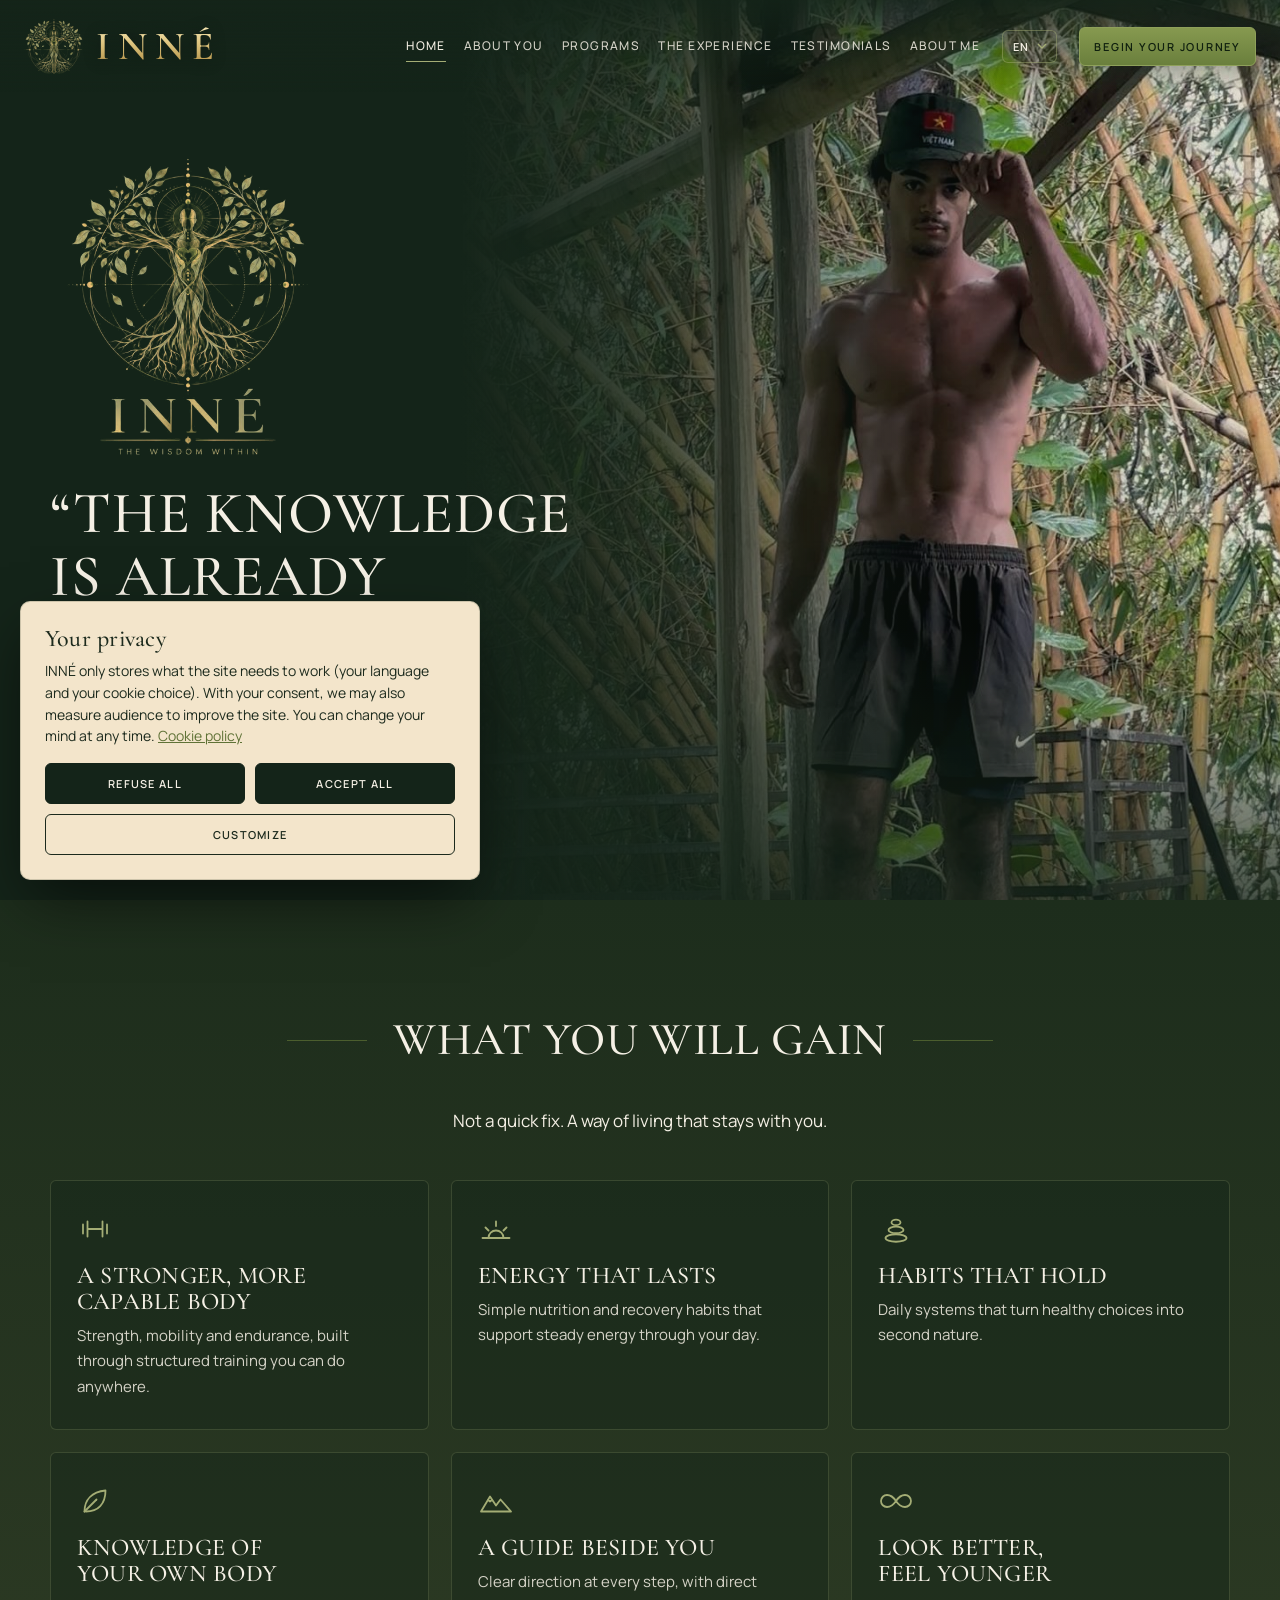
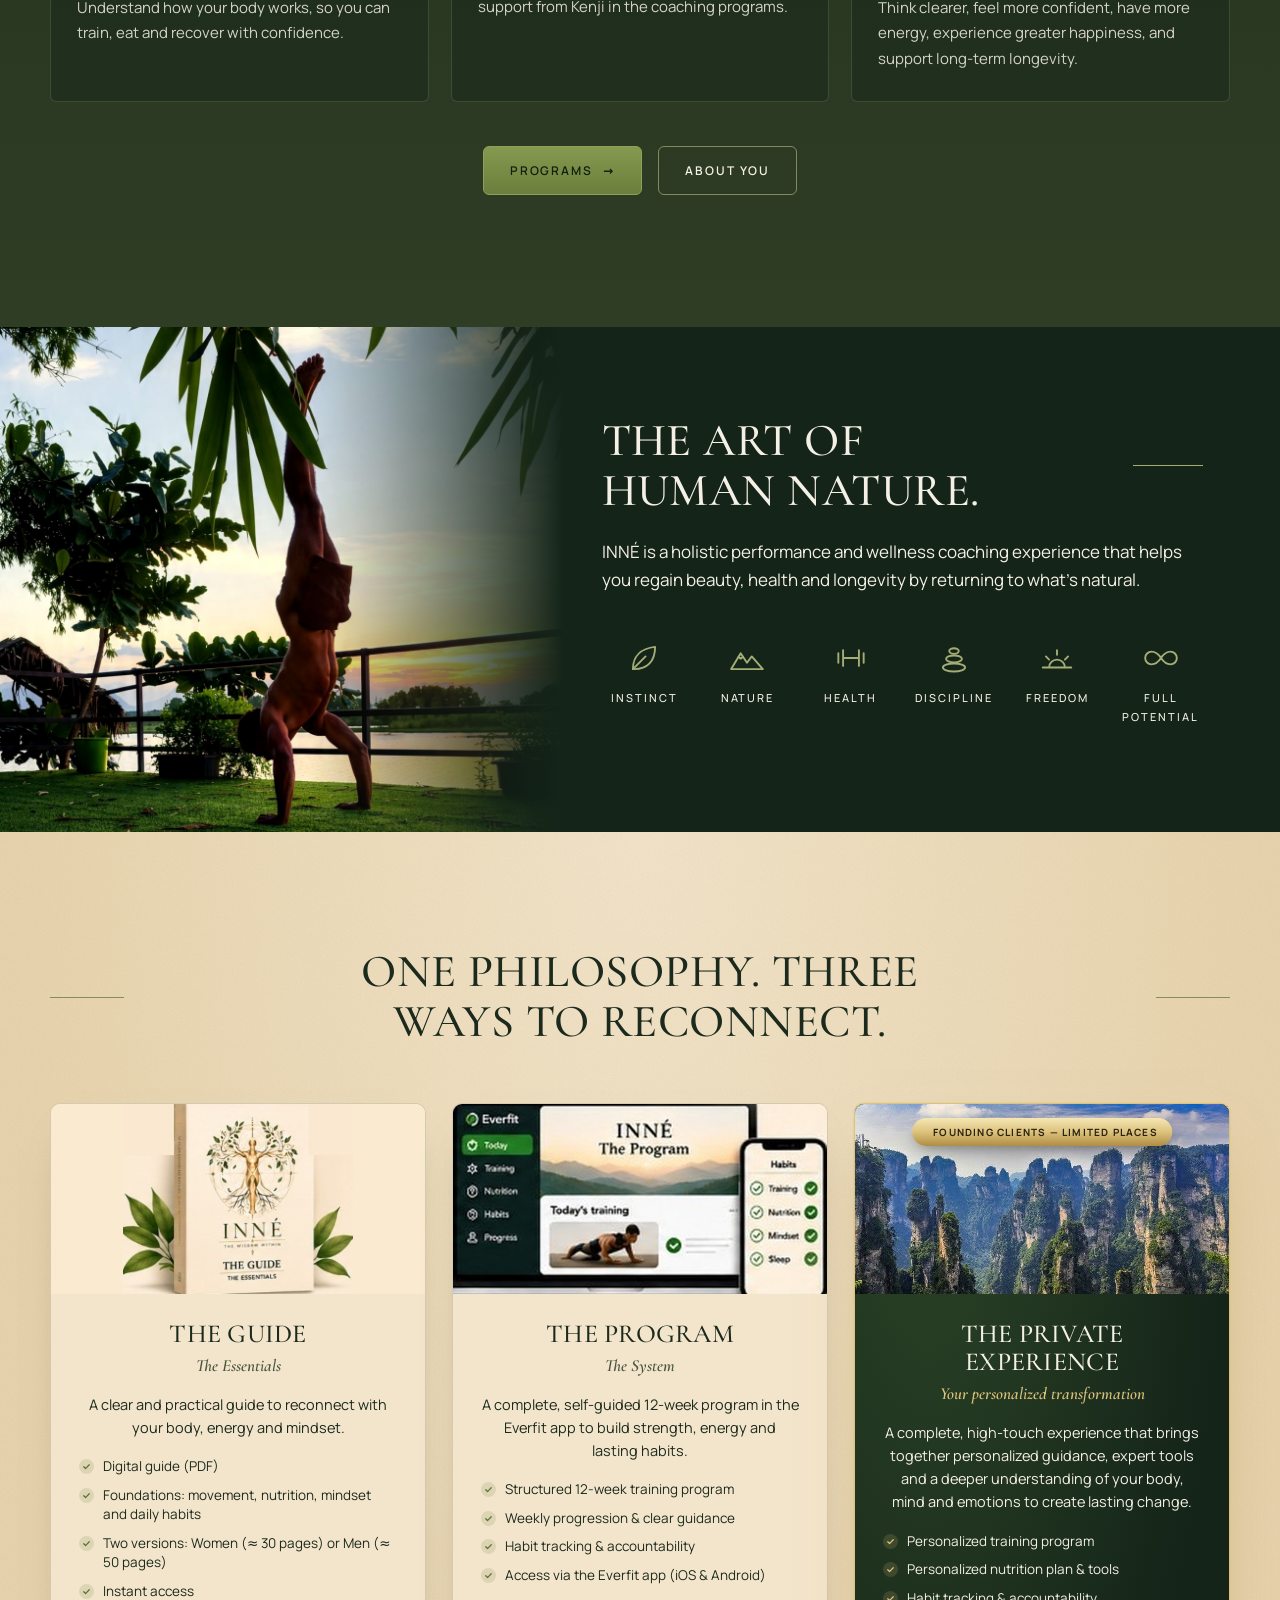
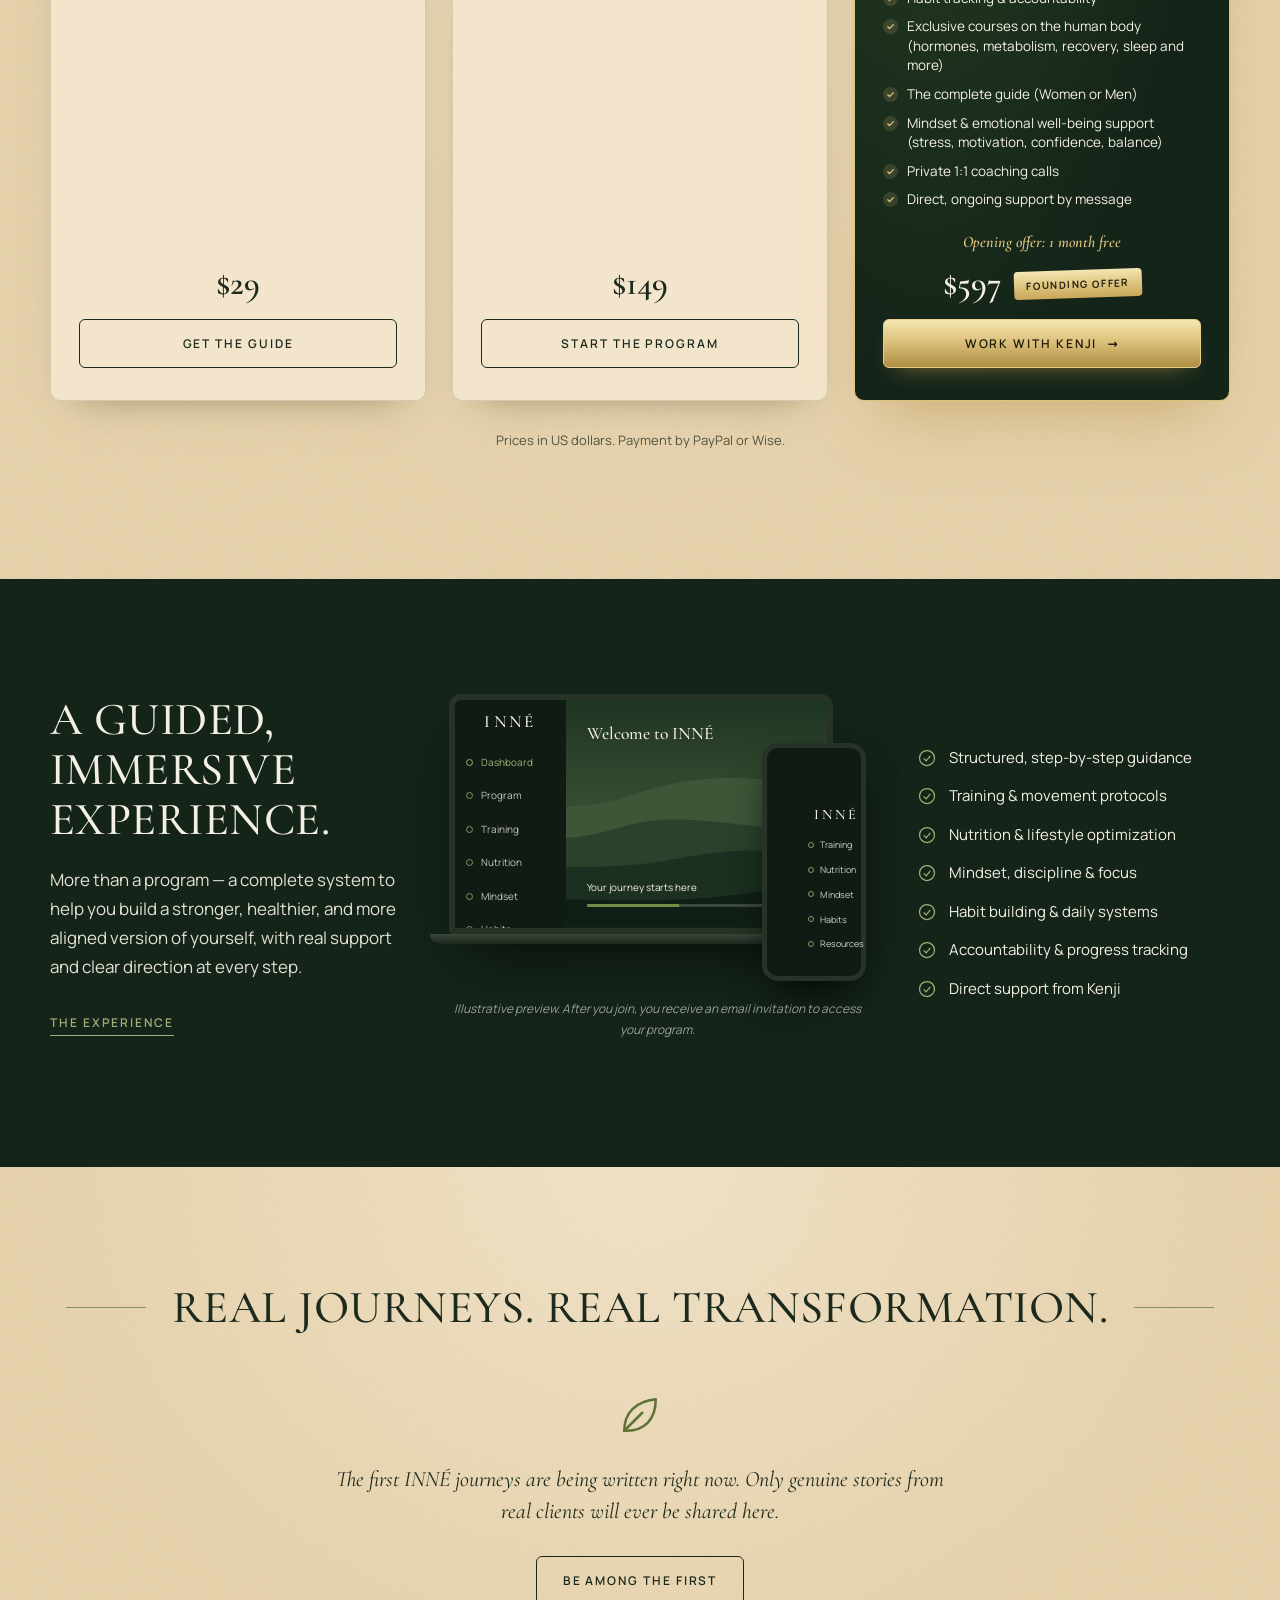
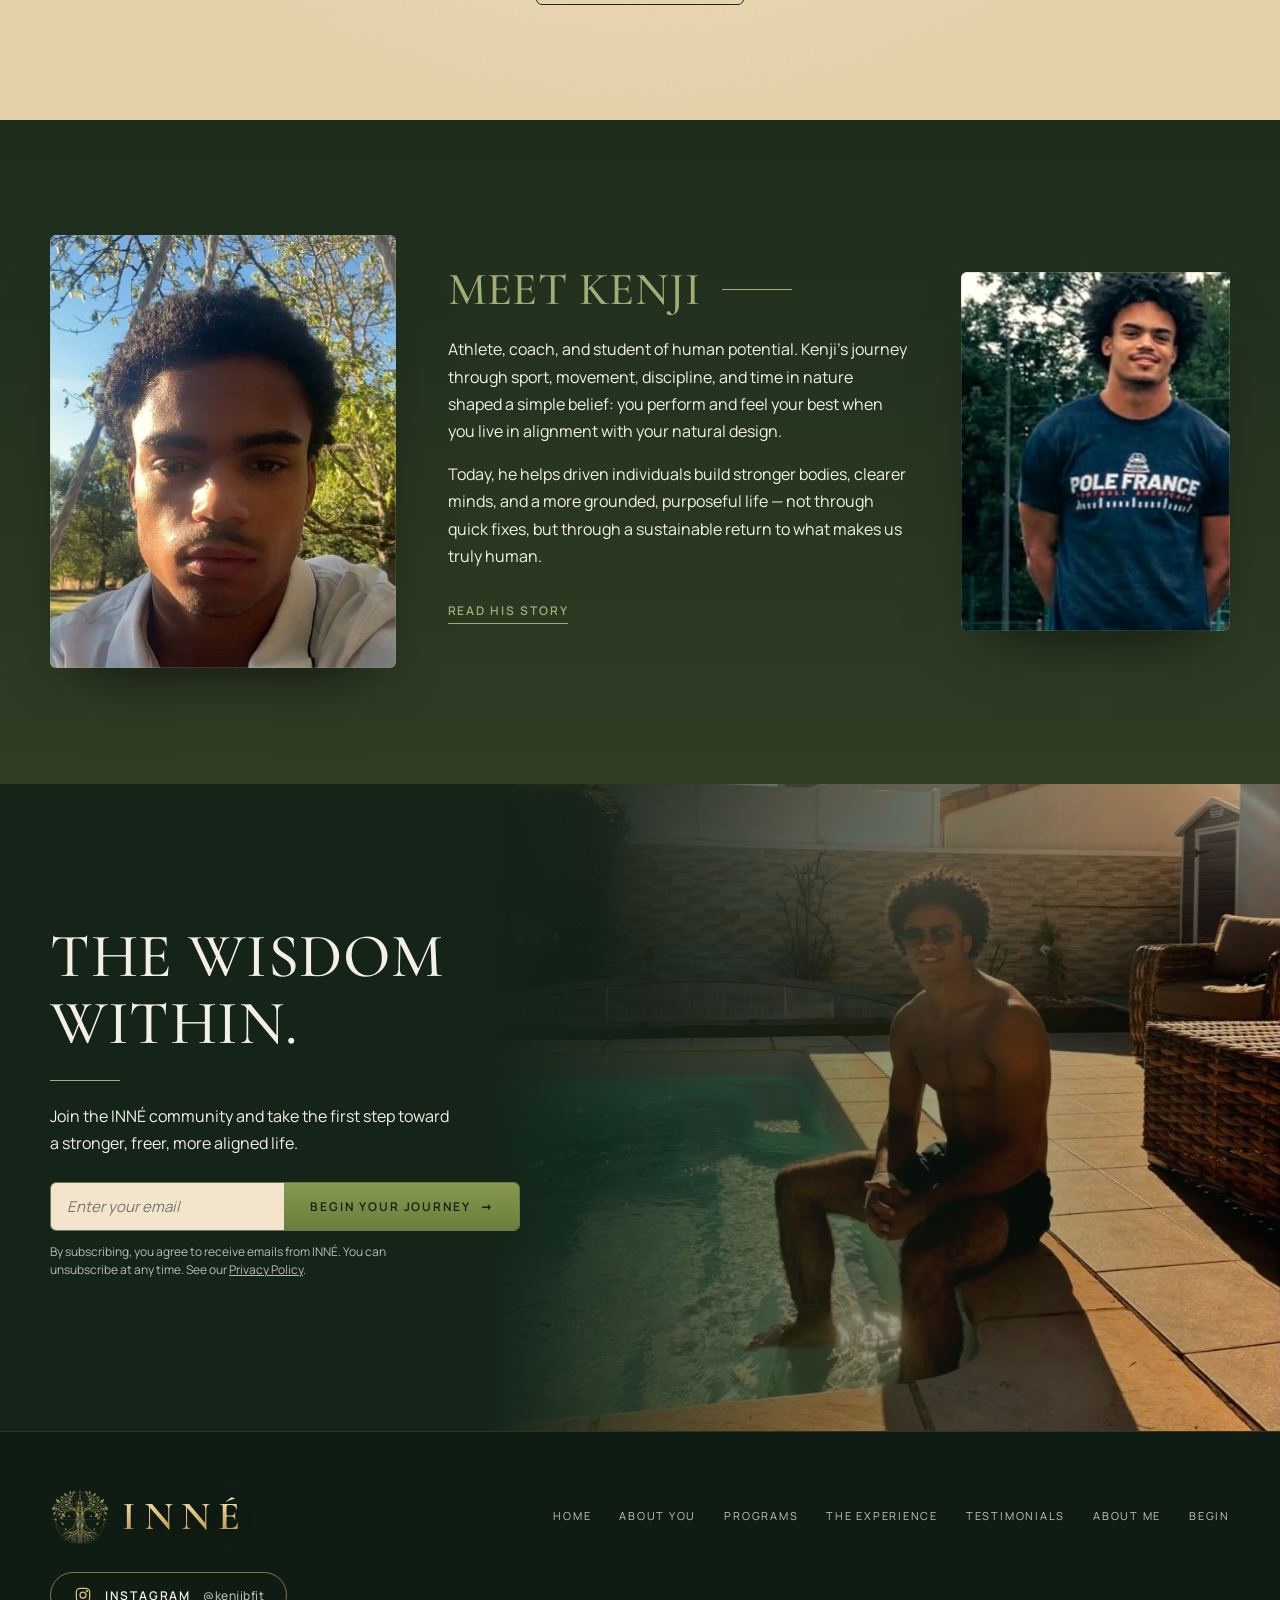
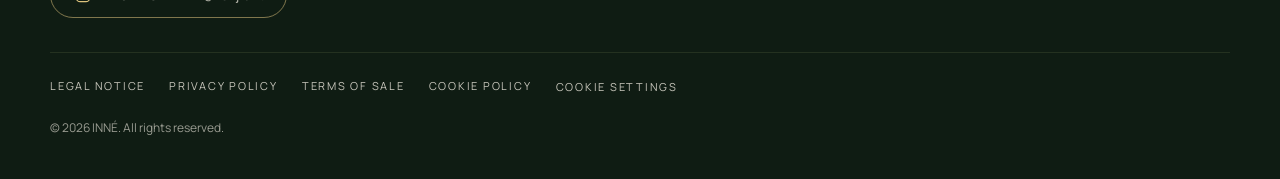
==== INNE-site/index.html @ e568136e "Add files via upload" ====
<!DOCTYPE html>
<html lang="en" translate="no">
<head>
<meta charset="utf-8">
<meta name="viewport" content="width=device-width, initial-scale=1">
<title>INNÉ — The Wisdom Within</title>
<meta name="description" content="INNÉ is a premium coaching experience in natural health, human performance and lifestyle, founded by Kenji. Reconnect with your body, instinct and nature.">
<meta property="og:title" content="INNÉ — The Wisdom Within">
<meta property="og:description" content="INNÉ is a premium coaching experience in natural health, human performance and lifestyle, founded by Kenji. Reconnect with your body, instinct and nature.">
<meta property="og:type" content="website">
<meta name="theme-color" content="#142419">
<meta name="google" content="notranslate">
<link rel="icon" href="data:image/svg+xml,%3Csvg xmlns='http://www.w3.org/2000/svg' viewBox='0 0 64 64'%3E%3Crect width='64' height='64' rx='10' fill='%23142419'/%3E%3Cpath d='M18 46c0-18 10-28 28-30 0 18-10 30-26 30M18 46l16-16' fill='none' stroke='%23A4AD75' stroke-width='3' stroke-linecap='round'/%3E%3C/svg%3E">
<link rel="stylesheet" href="css/inne.css">
<script>document.documentElement.classList.add("js")</script>
</head>
<body>
<a class="skip" href="#main" data-i18n="skip">Skip to content</a>
<header class="site-header">
  <div class="wrap">
    <a class="logo" href="index.html" aria-label="INNÉ — The Wisdom Within"><img src="img/emblem-sm.png" alt="" width="60" height="56"><span><b>INNÉ</b><small>The Wisdom Within</small></span></a>
    <nav class="nav" id="nav" aria-label="Main"><a href="index.html" aria-current="page" data-i18n="nav.home">Home</a><a href="about-you.html" data-i18n="nav.aboutyou">About you</a><a href="programs.html" data-i18n="nav.programs">Programs</a><a href="experience.html" data-i18n="nav.experience">The Experience</a><a href="journeys.html" data-i18n="nav.journeys">Testimonials</a><a href="about.html" data-i18n="nav.aboutme">About me</a><a class="nav-only" href="begin.html" data-i18n="nav.cta">Begin Your Journey</a></nav>
    <select class="lang" id="lang" aria-label="Language" data-i18n-aria="lang.label"><option value="en" label="EN">EN</option><option value="es" label="ES">ES</option><option value="fr" label="FR">FR</option><option value="sv" label="SV">SV</option><option value="de" label="DE">DE</option><option value="it" label="IT">IT</option></select>
    <a class="btn btn-solid btn-sm" href="begin.html" data-i18n="nav.cta">Begin Your Journey</a>
    <button class="burger" type="button" aria-controls="nav" aria-expanded="false" aria-label="Menu" data-i18n-aria="nav.menu"><span></span><span></span></button>
  </div>
</header>
<main id="main">
<section class="hero">
  <div class="hero-media"><img src="img/hero.jpg" alt="Kenji standing in a bamboo forest" fetchpriority="high"></div>
  <div class="wrap"><div class="hero-copy">
    <img class="hero-logo reveal" src="img/logo-light.png" alt="INNÉ — The Wisdom Within" width="560" height="560">
    <h1 class="reveal" data-i18n="home.h1">“The knowledge is already <em>within you</em>”</h1>
    <p class="reveal d1" data-i18n="home.sub">Learn to work with your body again, not against it.</p>
    <div class="actions reveal d2"><a class="btn btn-solid" href="#gain"><span data-i18n="gain.title">What you will gain</span> <span class="arr" aria-hidden="true">↓</span></a><a class="btn btn-ghost" href="about-you.html" data-i18n="home.cta2">Explore INNÉ</a></div>
  </div></div>
</section>

<section class="section olive gain" id="gain"><div class="wrap">
  <h2 class="h2 title-lines center reveal"><span data-i18n="gain.title">What you will gain</span></h2>
  <p class="lead center-lead reveal d1" data-i18n="gain.sub">Not a quick fix. A way of living that stays with you.</p>
  <div class="pillar-cards"><article class="reveal"><svg viewBox="0 0 24 24" aria-hidden="true"><path d="M4 9v6M7 7v10M17 7v10M20 9v6M7 12h10"/></svg><h3 data-i18n="g1t">A stronger, more capable body</h3><p data-i18n="g1p">Strength, mobility and endurance, built through structured training you can do anywhere.</p></article><article class="reveal d1"><svg viewBox="0 0 24 24" aria-hidden="true"><path d="M3 18h18M7 18a5 5 0 0110 0M12 7v3M5 11l2 2M19 11l-2 2"/></svg><h3 data-i18n="g2t">Energy that lasts</h3><p data-i18n="g2p">Simple nutrition and recovery habits that support steady energy through your day.</p></article><article class="reveal d2"><svg viewBox="0 0 24 24" aria-hidden="true"><ellipse cx="12" cy="18" rx="7" ry="2.5"/><ellipse cx="12" cy="12.6" rx="5" ry="2.2"/><ellipse cx="12" cy="7.6" rx="3" ry="1.8"/></svg><h3 data-i18n="g4t">Habits that hold</h3><p data-i18n="g4p">Daily systems that turn healthy choices into second nature.</p></article><article class="reveal"><svg viewBox="0 0 24 24" aria-hidden="true"><path d="M5 19c0-8 5-13 14-14 0 9-5 14-13 14"/><path d="M5 19l8-8"/></svg><h3 data-i18n="g5t">Knowledge of your own body</h3><p data-i18n="g5p">Understand how your body works, so you can train, eat and recover with confidence.</p></article><article class="reveal d1"><svg viewBox="0 0 24 24" aria-hidden="true"><path d="M2 19l6-10 4 6 3-4 7 8z"/><path d="M6.6 11.4l1.4 1 1.4-1"/></svg><h3 data-i18n="g6t">A guide beside you</h3><p data-i18n="g6p">Clear direction at every step, with direct support from Kenji in the coaching programs.</p></article><article class="reveal d2"><svg viewBox="0 0 24 24" aria-hidden="true"><path d="M12 12c-2-3-4-4-6-4a4 4 0 000 8c2 0 4-1 6-4zm0 0c2 3 4 4 6 4a4 4 0 000-8c-2 0-4 1-6 4z"/></svg><h3 data-i18n="g3t">Look better, feel younger</h3><p data-i18n="g3p">Think clearer, feel more confident, have more energy, experience greater happiness, and support long-term longevity.</p></article></div>
  <p class="actions reveal" style="justify-content:center;margin-top:44px"><a class="btn btn-solid" href="programs.html"><span data-i18n="nav.programs">Programs</span> <span class="arr" aria-hidden="true">→</span></a><a class="btn btn-ghost" href="about-you.html" data-i18n="nav.aboutyou">About you</a></p>
</div></section>

<section class="band">
  <div class="band-img"><img src="img/handstand.jpg" alt="Handstand at sunset by the water" loading="lazy"></div>
  <div class="band-copy">
    <h2 class="h2 rule reveal" data-i18n="art.title">The art of human nature.</h2>
    <p class="lead reveal d1" style="margin-top:22px" data-i18n="art.text">INNÉ is a holistic performance and wellness coaching experience that helps you regain beauty, health and longevity by returning to what's natural.</p>
    <ul class="pillars reveal d2"><li><svg viewBox="0 0 24 24" aria-hidden="true"><path d="M5 19c0-8 5-13 14-14 0 9-5 14-13 14"/><path d="M5 19l8-8"/></svg><span data-i18n="p1">Instinct</span></li><li><svg viewBox="0 0 24 24" aria-hidden="true"><path d="M2 19l6-10 4 6 3-4 7 8z"/><path d="M6.6 11.4l1.4 1 1.4-1"/></svg><span data-i18n="p2">Nature</span></li><li><svg viewBox="0 0 24 24" aria-hidden="true"><path d="M4 9v6M7 7v10M17 7v10M20 9v6M7 12h10"/></svg><span data-i18n="p3">Health</span></li><li><svg viewBox="0 0 24 24" aria-hidden="true"><ellipse cx="12" cy="18" rx="7" ry="2.5"/><ellipse cx="12" cy="12.6" rx="5" ry="2.2"/><ellipse cx="12" cy="7.6" rx="3" ry="1.8"/></svg><span data-i18n="p4">Discipline</span></li><li><svg viewBox="0 0 24 24" aria-hidden="true"><path d="M3 18h18M7 18a5 5 0 0110 0M12 7v3M5 11l2 2M19 11l-2 2"/></svg><span data-i18n="p5">Freedom</span></li><li><svg viewBox="0 0 24 24" aria-hidden="true"><path d="M12 12c-2-3-4-4-6-4a4 4 0 000 8c2 0 4-1 6-4zm0 0c2 3 4 4 6 4a4 4 0 000-8c-2 0-4 1-6 4z"/></svg><span data-i18n="p6">Full potential</span></li></ul>
  </div>
</section>

<section class="section sand"><div class="wrap">
  <h2 class="h2 title-lines center reveal"><span data-i18n="prog.title">One philosophy. Three ways to reconnect.</span></h2>
  <div class="cards">
  <article class="card reveal">
    <div class="card-art photo contain"><img src="img/card-guide.jpg" alt="The INNÉ guide" loading="lazy"></div>
    <div class="card-body"><h3 data-i18n="f.name">The Guide</h3><div class="kind" data-i18n="f.kind">The Essentials</div><p data-i18n="f.desc">A clear and practical guide to reconnect with your body, energy and mindset.</p><ul class="incl"><li data-i18n="f.l1">Digital guide (PDF)</li><li data-i18n="f.l2">Foundations: movement, nutrition, mindset and daily habits</li><li data-i18n="f.l3">Two versions: Women (≈ 30 pages) or Men (≈ 50 pages)</li><li data-i18n="f.l4">Instant access</li></ul><div class="price" data-i18n="price.f">$29</div><a class="btn btn-ink" href="checkout.html#foundation" data-i18n="f.cta">Get the guide</a></div>
  </article>
  <article class="card reveal d1">
    <div class="card-art photo"><img src="img/card-program.jpg" alt="The INNÉ program in the Everfit app" loading="lazy"></div>
    <div class="card-body"><h3 data-i18n="r.name">The Program</h3><div class="kind" data-i18n="r.kind">The System</div><p data-i18n="r.desc">A complete, self-guided 12-week program in the Everfit app to build strength, energy and lasting habits.</p><ul class="incl"><li data-i18n="r.l1">Structured 12-week training program</li><li data-i18n="r.l2">Weekly progression & clear guidance</li><li data-i18n="r.l3">Habit tracking & accountability</li><li data-i18n="r.l4">Access via the Everfit app (iOS & Android)</li></ul><div class="price" data-i18n="price.r">$149</div><a class="btn btn-ink" href="checkout.html#reconnection" data-i18n="r.cta">Start the program</a></div>
  </article>
  <article class="card feature premium reveal d2">
    <span class="badge gold"><svg viewBox="0 0 24 24" aria-hidden="true"><path d="M3 18h18l-1.5-10-5 4L12 5l-2.5 7-5-4z"/></svg><span data-i18n="x.badge">Founding clients — Limited places</span></span>
    <div class="card-art photo"><img src="img/card-private.jpg" alt="Mountain landscape" loading="lazy"></div>
    <div class="card-body"><h3 data-i18n="x.name">The Private Experience</h3><div class="kind" data-i18n="x.kind">Your personalized transformation</div><p data-i18n="x.desc">A complete, high-touch experience that brings together personalized guidance, expert tools and a deeper understanding of your body, mind and emotions to create lasting change.</p><ul class="incl"><li data-i18n="x.l1">Personalized training program</li><li data-i18n="x.l2">Personalized nutrition plan & tools</li><li data-i18n="x.l3">Habit tracking & accountability</li><li data-i18n="x.l4">Exclusive courses on the human body (hormones, metabolism, recovery, sleep and more)</li><li data-i18n="x.l5">The complete guide (Women or Men)</li><li data-i18n="x.l6">Mindset & emotional well-being support (stress, motivation, confidence, balance)</li><li data-i18n="x.l7">Private 1:1 coaching calls</li><li data-i18n="x.l8">Direct, ongoing support by message</li></ul><p class="launch" data-i18n="x.month">Opening offer: 1 month free</p><div class="price-row"><span class="price" data-i18n="price.x">$597</span><span class="offer-tag" data-i18n="x.offer">Founding offer</span></div><a class="btn btn-gold" href="checkout.html#private"><span data-i18n="x.cta">Work with Kenji</span> <span class="arr" aria-hidden="true">→</span></a></div>
  </article>
</div>
<p class="price-note center" data-i18n="price.note">Prices in US dollars. Payment by PayPal or Wise.</p>
</div></section>

<section class="section dark"><div class="wrap exp">
  <div class="reveal"><h2 class="h2" data-i18n="exp.title">A guided, immersive experience.</h2><p class="lead" style="margin-top:22px" data-i18n="exp.text">More than a program — a complete system to help you build a stronger, healthier, and more aligned version of yourself, with real support and clear direction at every step.</p><p style="margin-top:26px"><a class="textlink" href="experience.html" data-i18n="nav.experience">The Experience</a></p></div>
  <div class="reveal d1"><div class="devices" aria-hidden="true">
  <div class="laptop"><div class="ui-side"><b>INNÉ</b><span data-i18n="ui.1">Dashboard</span><span data-i18n="ui.2">Program</span><span data-i18n="ui.3">Training</span><span data-i18n="ui.4">Nutrition</span><span data-i18n="ui.5">Mindset</span><span data-i18n="ui.6">Habits</span><span data-i18n="ui.7">Resources</span></div><div class="ui-main"><svg viewBox="0 0 400 150" preserveAspectRatio="xMidYMid slice" aria-hidden="true"><defs><linearGradient id="hu" x1="0" y1="0" x2="0" y2="1"><stop offset="0" stop-color="#1f3524"/><stop offset="1" stop-color="#52683f"/></linearGradient></defs><rect width="400" height="150" fill="url(#hu)"/><circle cx="300" cy="50" r="13" fill="#e8d4ae" opacity=".5"/><path d="M0,90 C60,60 110,80 160,62 S260,50 320,70 S380,60 400,66 V150 H0Z" fill="#3c5637"/><path d="M0,105 C50,85 100,100 150,84 S250,95 300,80 S370,92 400,84 V150 H0Z" fill="#2a422b"/><path d="M0,120 C70,100 120,118 190,104 S300,112 400,100 V150 H0Z" fill="#1b3020"/><path d="M0,138 C80,122 160,140 240,126 S340,134 400,124 V150 H0Z" fill="#101f15"/></svg><div data-i18n="ui.welcome">Welcome to INNÉ</div><small data-i18n="ui.start">Your journey starts here</small></div></div>
  <div class="laptop-base"></div>
  <div class="phone"><b>INNÉ</b><span data-i18n="ui.3">Training</span><span data-i18n="ui.4">Nutrition</span><span data-i18n="ui.5">Mindset</span><span data-i18n="ui.6">Habits</span><span data-i18n="ui.7">Resources</span></div>
</div><p class="caption" data-i18n="exp.caption">Illustrative preview. After you join, you receive an email invitation to access your program.</p></div>
  <ul class="checks reveal d2"><li><svg viewBox="0 0 24 24" aria-hidden="true"><circle cx="12" cy="12" r="9"/><path d="M8 12.5l3 3 5-6"/></svg><span data-i18n="c1">Structured, step-by-step guidance</span></li><li><svg viewBox="0 0 24 24" aria-hidden="true"><circle cx="12" cy="12" r="9"/><path d="M8 12.5l3 3 5-6"/></svg><span data-i18n="c2">Training &amp; movement protocols</span></li><li><svg viewBox="0 0 24 24" aria-hidden="true"><circle cx="12" cy="12" r="9"/><path d="M8 12.5l3 3 5-6"/></svg><span data-i18n="c3">Nutrition &amp; lifestyle optimization</span></li><li><svg viewBox="0 0 24 24" aria-hidden="true"><circle cx="12" cy="12" r="9"/><path d="M8 12.5l3 3 5-6"/></svg><span data-i18n="c4">Mindset, discipline &amp; focus</span></li><li><svg viewBox="0 0 24 24" aria-hidden="true"><circle cx="12" cy="12" r="9"/><path d="M8 12.5l3 3 5-6"/></svg><span data-i18n="c5">Habit building &amp; daily systems</span></li><li><svg viewBox="0 0 24 24" aria-hidden="true"><circle cx="12" cy="12" r="9"/><path d="M8 12.5l3 3 5-6"/></svg><span data-i18n="c6">Accountability &amp; progress tracking</span></li><li><svg viewBox="0 0 24 24" aria-hidden="true"><circle cx="12" cy="12" r="9"/><path d="M8 12.5l3 3 5-6"/></svg><span data-i18n="c7">Direct support from Kenji</span></li></ul>
</div></section>

<section class="section sand"><div class="wrap">
  <h2 class="h2 title-lines center reveal"><span data-i18n="jr.title">Real journeys. Real transformation.</span></h2>
  <div class="journey-empty reveal d1"><svg viewBox="0 0 24 24" aria-hidden="true"><path d="M5 19c0-8 5-13 14-14 0 9-5 14-13 14"/><path d="M5 19l8-8"/></svg><p data-i18n="jr.text">The first INNÉ journeys are being written right now. Only genuine stories from real clients will ever be shared here.</p><a class="btn btn-ink" href="begin.html" data-i18n="jr.cta">Be among the first</a></div>
</div></section>

<section class="section olive"><div class="wrap meet">
  <div class="frame ratio-45 reveal"><img src="img/portrait.jpg" alt="Portrait of Kenji" loading="lazy"></div>
  <div class="reveal d1">
    <h2 class="h2 rule" data-i18n="meet.title">Meet Kenji</h2>
    <p style="margin-top:22px" data-i18n="meet.p1">Athlete, coach, and student of human potential. Kenji’s journey through sport, movement, discipline, and time in nature shaped a simple belief: you perform and feel your best when you live in alignment with your natural design.</p>
    <p data-i18n="meet.p2">Today, he helps driven individuals build stronger bodies, clearer minds, and a more grounded, purposeful life — not through quick fixes, but through a sustainable return to what makes us truly human.</p>
    <p style="margin-top:26px"><a class="textlink" href="about.html" data-i18n="meet.link">Read his story</a></p>
  </div>
  <div class="frame ratio-34 reveal d2"><img src="img/football.jpg" alt="Kenji on the American football field" loading="lazy" style="object-position:50% 6%"></div>
</div></section>

<section class="final">
  <img src="img/pool.jpg" alt="Kenji by the water in the sun" loading="lazy">
  <div class="wrap">
    <h2 class="reveal" data-i18n="fin.title">The wisdom within.</h2>
    <p class="reveal d1" data-i18n="fin.text">Join the INNÉ community and take the first step toward a stronger, freer, more aligned life.</p>
    <div class="reveal d2">
      <form class="signup" data-form="newsletter">
        <input type="email" name="email" required autocomplete="email" placeholder="Enter your email" data-i18n-ph="fin.ph" aria-label="Email">
        <button class="btn btn-solid" type="submit"><span data-i18n="nav.cta">Begin Your Journey</span> <span class="arr" aria-hidden="true">→</span></button>
      </form>
      <p class="form-msg" role="status" hidden></p>
      <p class="fineprint" data-i18n="fin.consent">By subscribing, you agree to receive emails from INNÉ. You can unsubscribe at any time. See our <a href="privacy.html">Privacy Policy</a>.</p>
    </div>
  </div>
</section>
</main>
<footer class="site-footer">
  <div class="wrap">
    <div class="foot-top">
      <a class="logo" href="index.html" aria-label="INNÉ — The Wisdom Within"><img src="img/emblem-sm.png" alt="" width="60" height="56"><span><b>INNÉ</b><small>The Wisdom Within</small></span></a>
      <nav class="foot-nav" aria-label="Footer"><a href="index.html" data-i18n="nav.home">Home</a><a href="about-you.html" data-i18n="nav.aboutyou">About you</a><a href="programs.html" data-i18n="nav.programs">Programs</a><a href="experience.html" data-i18n="nav.experience">The Experience</a><a href="journeys.html" data-i18n="nav.journeys">Testimonials</a><a href="about.html" data-i18n="nav.aboutme">About me</a><a href="begin.html" data-i18n="nav.begin">Begin</a></nav>
      <div class="social"><a class="social-btn" data-social="instagram" href="#" hidden target="_blank" rel="noopener"><svg viewBox="0 0 24 24" aria-hidden="true"><rect x="4" y="4" width="16" height="16" rx="4.5"/><circle cx="12" cy="12" r="3.6"/><circle cx="16.7" cy="7.3" r=".6"/></svg><span>Instagram</span><small data-social-handle></small></a><a class="social-btn" data-social="youtube" href="#" hidden target="_blank" rel="noopener"><svg viewBox="0 0 24 24" aria-hidden="true"><rect x="3" y="6" width="18" height="12" rx="3.5"/><path d="M10.5 9.5l4 2.5-4 2.5z"/></svg><span>YouTube</span><small data-social-handle></small></a></div>
    </div>
    <div class="foot-legal">
      <a href="legal.html" data-i18n="ft.legal">Legal notice</a>
      <a href="privacy.html" data-i18n="ft.privacy">Privacy policy</a>
      <a href="terms.html" data-i18n="ft.terms">Terms of sale</a>
      <a href="cookies.html" data-i18n="ft.cookies">Cookie policy</a>
      <button type="button" data-cookie-open data-i18n="ft.manage">Cookie settings</button>
    </div>
    <p class="foot-note">© 2026 INNÉ. <span data-i18n="ft.rights">All rights reserved.</span></p>
  </div>
</footer>
<div class="cookie" id="cookie" role="dialog" aria-labelledby="ck-title" tabindex="-1" hidden>
  <h2 id="ck-title" data-i18n="ck.title">Your privacy</h2>
  <p style="margin:0"><span data-i18n="ck.text">INNÉ only stores what the site needs to work (your language and your cookie choice). With your consent, we may also measure audience to improve the site. You can change your mind at any time.</span> <a href="cookies.html" data-i18n="ft.cookies">Cookie policy</a></p>
  <div class="cookie-opts" id="cookie-opts" hidden>
    <label><input type="checkbox" checked disabled><span><b data-i18n="ck.ess">Essential</b><span data-i18n="ck.essd">Required for the site to work. Always active.</span></span></label>
    <label><input type="checkbox" id="ck-analytics"><span><b data-i18n="ck.an">Audience measurement</b><span data-i18n="ck.and">Helps us understand how the site is used. No such tool is active at the moment.</span></span></label>
  </div>
  <div class="cookie-actions">
    <button type="button" class="btn btn-eq" id="ck-refuse" data-i18n="ck.refuse">Refuse all</button>
    <button type="button" class="btn btn-eq" id="ck-accept" data-i18n="ck.accept">Accept all</button>
    <button type="button" class="btn btn-ink wide" id="ck-custom" data-i18n="ck.custom">Customize</button>
    <button type="button" class="btn btn-ink wide" id="ck-save" hidden data-i18n="ck.save">Save my choices</button>
  </div>
</div>
<script src="js/settings.js"></script>
<script src="js/texts.js"></script>
<script src="js/site.js"></script>
</body>
</html>
---- INNE-site/css/inne.css ----
/* INNÉ — The Wisdom Within
   Fonts are self-hosted (no third-party request, GDPR-friendly). */
@font-face{font-family:"Cormorant Garamond";font-weight:400;font-style:normal;font-display:swap;src:url("../fonts/cormorant-garamond-latin-400-normal.woff2") format("woff2")}
@font-face{font-family:"Cormorant Garamond";font-weight:400;font-style:italic;font-display:swap;src:url("../fonts/cormorant-garamond-latin-400-italic.woff2") format("woff2")}
@font-face{font-family:"Cormorant Garamond";font-weight:500;font-style:normal;font-display:swap;src:url("../fonts/cormorant-garamond-latin-500-normal.woff2") format("woff2")}
@font-face{font-family:"Cormorant Garamond";font-weight:500;font-style:italic;font-display:swap;src:url("../fonts/cormorant-garamond-latin-500-italic.woff2") format("woff2")}
@font-face{font-family:"Cormorant Garamond";font-weight:600;font-style:normal;font-display:swap;src:url("../fonts/cormorant-garamond-latin-600-normal.woff2") format("woff2")}
@font-face{font-family:"Cormorant Garamond";font-weight:600;font-style:italic;font-display:swap;src:url("../fonts/cormorant-garamond-latin-600-italic.woff2") format("woff2")}
@font-face{font-family:"Manrope";font-weight:400;font-style:normal;font-display:swap;src:url("../fonts/manrope-latin-400-normal.woff2") format("woff2")}
@font-face{font-family:"Manrope";font-weight:500;font-style:normal;font-display:swap;src:url("../fonts/manrope-latin-500-normal.woff2") format("woff2")}
@font-face{font-family:"Manrope";font-weight:600;font-style:normal;font-display:swap;src:url("../fonts/manrope-latin-600-normal.woff2") format("woff2")}
@font-face{font-family:"Manrope";font-weight:700;font-style:normal;font-display:swap;src:url("../fonts/manrope-latin-700-normal.woff2") format("woff2")}

:root{
  --forest:#142419; --forest-2:#1b2f20; --olive:#303D25; --green:#758A45; --green-deep:#5f7236;
  --sage:#A4AD75; --sand:#E8D4AE; --cream:#F3E5CB; --ivory:#F5F0E5;
  --ink:#1c2a1d; --ink-soft:#4a5540;
  --serif:"Cormorant Garamond","Cormorant",Georgia,"Times New Roman",serif;
  --sans:"Manrope",system-ui,-apple-system,"Segoe UI",Roboto,sans-serif;
  --wrap:1180px; --r:6px; --ease:cubic-bezier(.2,.7,.2,1);
}
*,*::before,*::after{box-sizing:border-box}
[hidden]{display:none!important}
html{scroll-behavior:smooth;-webkit-text-size-adjust:100%}
body{margin:0;background:var(--forest);color:var(--ivory);font-family:var(--sans);font-size:16px;line-height:1.7;-webkit-font-smoothing:antialiased}
img,svg{display:block;max-width:100%}
a{color:inherit}
h1,h2,h3{font-family:var(--serif);font-weight:500;line-height:1.08;margin:0;letter-spacing:.01em;text-wrap:balance}
p{margin:0 0 1em}
.wrap{width:min(var(--wrap),100% - 48px);margin-inline:auto}
.skip{position:absolute;left:-999px;top:8px;background:var(--cream);color:var(--ink);padding:10px 16px;z-index:200;border-radius:var(--r)}
.skip:focus{left:8px}
:focus-visible{outline:2px solid var(--sage);outline-offset:3px}

/* ---------- Header ---------- */
.site-header{position:fixed;inset:0 0 auto 0;z-index:100;transition:background .4s var(--ease),box-shadow .4s var(--ease);background:linear-gradient(180deg,rgba(20,36,25,.85),rgba(20,36,25,0))}
.site-header.scrolled{background:rgba(20,36,25,.94);backdrop-filter:blur(10px);box-shadow:0 1px 0 rgba(164,173,117,.18)}
.site-header .wrap{display:flex;align-items:center;gap:26px;height:92px}
.logo{display:inline-flex;align-items:center;gap:12px;text-decoration:none;color:var(--ivory);line-height:1}
.logo img{width:60px;height:auto}
.logo span{display:inline-flex;flex-direction:column;align-items:center}
.logo b{font-family:var(--serif);font-weight:600;font-size:40px;letter-spacing:.2em;margin-right:-.2em;background:linear-gradient(180deg,#f6e7b4 0%,#dcc27c 45%,#b08d43 100%);-webkit-background-clip:text;background-clip:text;color:transparent;-webkit-text-fill-color:transparent;filter:drop-shadow(0 1px 8px rgba(0,0,0,.45))}
.logo small{display:flex;align-items:center;gap:8px;font-size:9.5px;letter-spacing:.26em;text-transform:uppercase;margin-top:6px;color:#dcc27c;white-space:nowrap}
.logo small::before,.logo small::after{content:"";width:14px;height:1px;background:#dcc27c;opacity:.8}
.nav{display:flex;gap:26px;margin-left:auto}
.nav a{font-size:12px;letter-spacing:.16em;text-transform:uppercase;text-decoration:none;font-weight:500;color:var(--ivory);opacity:.85;padding:6px 0;position:relative;transition:opacity .3s}
.nav a::after{content:"";position:absolute;left:0;right:0;bottom:0;height:1px;background:var(--sage);transform:scaleX(0);transform-origin:left;transition:transform .4s var(--ease)}
.nav a:hover,.nav a[aria-current]{opacity:1}
.nav a:hover::after,.nav a[aria-current]::after{transform:scaleX(1)}
.nav .nav-only{display:none}
.has-sub{position:relative}
.sub-toggle{background:none;border:0;color:var(--ivory);font:500 12px var(--sans);letter-spacing:.16em;text-transform:uppercase;opacity:.85;padding:6px 0;cursor:pointer;display:inline-flex;align-items:center;gap:7px;transition:opacity .3s}
.sub-toggle:hover,.sub-toggle[aria-current]{opacity:1}
.sub-toggle[aria-current]{box-shadow:0 1px 0 var(--sage)}
.sub-toggle svg{width:9px;height:6px;fill:none;stroke:var(--sage);stroke-width:1.4;transition:transform .3s}
.sub{position:absolute;top:100%;left:-18px;min-width:210px;padding:14px 18px;margin-top:10px;background:rgba(20,36,25,.97);border:1px solid rgba(164,173,117,.28);border-radius:var(--r);display:grid;gap:10px;opacity:0;visibility:hidden;transform:translateY(-6px);transition:opacity .3s,transform .3s var(--ease),visibility .3s}
.sub::before{content:"";position:absolute;left:0;right:0;top:-12px;height:12px}
.has-sub:hover .sub,.has-sub:focus-within .sub,.has-sub.open .sub{opacity:1;visibility:visible;transform:none}
.has-sub:hover .sub-toggle svg,.has-sub.open .sub-toggle svg{transform:rotate(180deg)}
.sub a{white-space:nowrap}
.lang{appearance:none;background:transparent;color:var(--ivory);border:1px solid rgba(164,173,117,.45);border-radius:var(--r);font:600 11px var(--sans);letter-spacing:.12em;padding:8px 26px 8px 10px;cursor:pointer;
  background-image:url("data:image/svg+xml,%3Csvg xmlns='http://www.w3.org/2000/svg' width='10' height='6'%3E%3Cpath d='M1 1l4 4 4-4' fill='none' stroke='%23A4AD75' stroke-width='1.4'/%3E%3C/svg%3E");background-repeat:no-repeat;background-position:right 9px center}
.lang option{color:#1c2a1d;background:#F3E5CB}
.burger{display:none;background:none;border:0;width:44px;height:44px;padding:10px;cursor:pointer}
.burger span{display:block;height:1.5px;background:var(--ivory);margin:6px 0;transition:transform .3s var(--ease),opacity .3s}

/* ---------- Buttons ---------- */
.btn{display:inline-flex;align-items:center;justify-content:center;gap:10px;font:600 12px var(--sans);letter-spacing:.16em;text-transform:uppercase;text-decoration:none;padding:15px 26px;border-radius:var(--r);border:1px solid transparent;cursor:pointer;transition:background .35s var(--ease),color .35s var(--ease),border-color .35s var(--ease),transform .35s var(--ease);text-align:center}
.btn .arr{transition:transform .35s var(--ease)}
.btn:hover .arr{transform:translateX(4px)}
.btn-solid{background:linear-gradient(180deg,#86994f,#6a7f3d);color:#10200f;border-color:#8ea05a}
.btn-solid:hover{background:linear-gradient(180deg,#a4ad75,#8a9b55);transform:translateY(-1px)}
.btn-ghost{color:var(--ivory);border-color:rgba(164,173,117,.7)}
.btn-ghost:hover{background:rgba(164,173,117,.16);border-color:var(--sage)}
.btn-ink{color:var(--ink);border-color:var(--ink);background:transparent}
.btn-ink:hover{background:var(--forest);color:var(--ivory)}
.btn-sm{padding:11px 18px;font-size:11px}
.site-header .btn{white-space:nowrap}

/* ---------- Hero ---------- */
.hero{position:relative;min-height:min(100vh,980px);display:flex;align-items:center;overflow:hidden;background:var(--forest);padding:130px 0 70px}
.hero-media{position:absolute;inset:0 0 0 auto;width:64%}
.hero-media img{width:100%;height:100%;object-fit:cover;object-position:50% 18%}
.hero-media::after{content:"";position:absolute;inset:0;background:linear-gradient(90deg,var(--forest) 0%,rgba(20,36,25,.82) 22%,rgba(20,36,25,.25) 58%,rgba(20,36,25,.05) 100%),linear-gradient(0deg,rgba(20,36,25,.75) 0%,rgba(20,36,25,0) 30%)}
.hero .wrap{position:relative}
.hero-copy{max-width:590px}
.hero-logo{width:clamp(220px,25vw,340px);height:auto;margin:0 0 10px -22px}
.about-logo{width:clamp(240px,30vw,380px);height:auto;margin:-20px auto 26px}
.hero-mark{display:inline-flex;flex-direction:column;align-items:center;margin-bottom:34px}
.hero-mark b{font:500 clamp(48px,6vw,72px)/1 var(--serif);letter-spacing:.2em;margin-right:-.2em}
.hero-mark small{display:flex;align-items:center;gap:12px;font-size:11px;letter-spacing:.3em;text-transform:uppercase;color:var(--sage);margin-top:12px}
.hero-mark small::before,.hero-mark small::after{content:"";width:26px;height:1px;background:var(--sage)}
.hero h1{font-size:clamp(36px,4.6vw,60px);text-transform:uppercase;letter-spacing:.015em}
.hero h1 em,.page-hero h1 em{font-style:italic;color:var(--sage);font-weight:500}
.hero p{font-size:clamp(16px,1.4vw,19px);max-width:440px;margin:22px 0 34px;opacity:.92}
.actions{display:flex;flex-wrap:wrap;gap:16px}

.page-hero{position:relative;min-height:62vh;display:flex;align-items:flex-end;padding:150px 0 70px;overflow:hidden;background:var(--forest)}
.page-hero>img{position:absolute;inset:0;width:100%;height:100%;object-fit:cover}
.page-hero::after{content:"";position:absolute;inset:0;background:linear-gradient(0deg,var(--forest) 2%,rgba(20,36,25,.42) 45%,rgba(20,36,25,.5) 100%)}
.page-hero .wrap{position:relative;z-index:1}
.page-hero h1{font-size:clamp(38px,5vw,64px);text-transform:uppercase;max-width:14em}
.page-hero p{max-width:560px;margin:18px 0 0;font-size:18px;opacity:.92}
.page-hero.plain{min-height:0;padding:170px 0 40px}
.page-hero.plain::after{display:none}

/* ---------- Sections ---------- */
.section{padding:clamp(72px,9vw,128px) 0;position:relative}
.dark{background:var(--forest)}
.olive{background:linear-gradient(180deg,#1d2d1c,var(--olive))}
.sand{color:var(--ink);background-color:var(--sand);
  background-image:url("data:image/svg+xml,%3Csvg xmlns='http://www.w3.org/2000/svg' width='300' height='300'%3E%3Cfilter id='n'%3E%3CfeTurbulence type='fractalNoise' baseFrequency='.8' numOctaves='3' stitchTiles='stitch'/%3E%3CfeColorMatrix values='0 0 0 0 .35 0 0 0 0 .27 0 0 0 0 .12 0 0 0 .1 0'/%3E%3C/filter%3E%3Crect width='300' height='300' filter='url(%23n)'/%3E%3C/svg%3E"),radial-gradient(ellipse at 50% 0%,var(--cream),var(--sand) 70%)}
.eyebrow{font-size:11px;letter-spacing:.3em;text-transform:uppercase;color:var(--sage);font-weight:600;margin-bottom:16px;display:block}
.sand .eyebrow{color:var(--green-deep)}
.h2{font-size:clamp(30px,3.6vw,46px);text-transform:uppercase}
.h2.rule{display:flex;align-items:center;gap:22px}
.h2.rule::after{content:"";flex:0 0 70px;height:1px;background:var(--sage)}
.center{text-align:center}
.title-lines{display:flex;align-items:center;justify-content:center;gap:26px;margin-bottom:56px}
.title-lines::before,.title-lines::after{content:"";flex:0 1 80px;height:1px;background:var(--green-deep);opacity:.7}
.lead{font-size:17px;max-width:620px;opacity:.92}
.center .lead{margin-inline:auto}

.split{display:grid;grid-template-columns:1fr 1.15fr;gap:clamp(32px,6vw,84px);align-items:center}
.split.rev{grid-template-columns:1.15fr 1fr}
.frame{position:relative;border-radius:var(--r);overflow:hidden;box-shadow:0 30px 60px -30px rgba(0,0,0,.7)}
.frame img{width:100%;height:100%;object-fit:cover;transition:transform 1.4s var(--ease)}
.frame:hover img{transform:scale(1.03)}
.frame::after{content:"";position:absolute;inset:0;box-shadow:inset 0 0 0 1px rgba(164,173,117,.22);border-radius:var(--r);pointer-events:none}
.ratio-45{aspect-ratio:4/5}.ratio-43{aspect-ratio:4/3}.ratio-11{aspect-ratio:1}.ratio-34{aspect-ratio:3/4}

/* full-bleed image band */
.band{display:grid;grid-template-columns:44% 1fr;min-height:480px;background:var(--forest)}
.band-img{position:relative;min-height:320px}
.band-img img{position:absolute;inset:0;width:100%;height:100%;object-fit:cover}
.band-img::after{content:"";position:absolute;inset:0;background:linear-gradient(90deg,rgba(20,36,25,0) 55%,var(--forest) 100%)}
.band-copy{padding:clamp(48px,7vw,96px) clamp(24px,6vw,90px) clamp(48px,7vw,96px) clamp(24px,3vw,40px);align-self:center;max-width:760px}

.pillars{display:grid;grid-template-columns:repeat(6,1fr);gap:18px;margin-top:44px;padding:0;list-style:none}
.pillars li{text-align:center;font-size:11px;letter-spacing:.18em;text-transform:uppercase;font-weight:500}
.pillars svg{width:38px;height:38px;margin:0 auto 12px;stroke:var(--sage);fill:none;stroke-width:1.2;stroke-linecap:round;stroke-linejoin:round}
.pillar-cards{display:grid;grid-template-columns:repeat(3,1fr);gap:22px;margin-top:52px}
.pillar-cards article{border:1px solid rgba(164,173,117,.22);border-radius:var(--r);padding:30px 26px;background:rgba(48,61,37,.35);transition:border-color .4s,transform .4s var(--ease)}
.pillar-cards article:hover{border-color:var(--sage);transform:translateY(-3px)}
.pillar-cards svg{width:36px;height:36px;stroke:var(--sage);fill:none;stroke-width:1.2;stroke-linecap:round;stroke-linejoin:round;margin-bottom:16px}
.pillar-cards h3{font-size:24px;text-transform:uppercase;margin-bottom:8px}
.pillar-cards p{margin:0;font-size:15px;opacity:.85}

/* Meet Kenji */
.meet{display:grid;grid-template-columns:.9fr 1.2fr .7fr;gap:clamp(24px,4vw,56px);align-items:center}
.meet h2{color:var(--sage)}
.textlink{font:600 12px var(--sans);letter-spacing:.16em;text-transform:uppercase;text-decoration:none;color:var(--sage);border-bottom:1px solid currentColor;padding-bottom:4px;transition:color .3s}
.textlink:hover{color:var(--ivory)}
.sand .textlink{color:var(--green-deep)}

/* Program cards */
.cards{display:grid;grid-template-columns:repeat(3,1fr);gap:26px;align-items:stretch}
.card{background:var(--cream);border:1px solid rgba(48,61,37,.16);border-radius:10px;overflow:hidden;display:flex;flex-direction:column;text-align:center;box-shadow:0 18px 40px -28px rgba(48,40,10,.55);transition:transform .5s var(--ease),box-shadow .5s var(--ease);position:relative}
.card:hover{transform:translateY(-6px);box-shadow:0 30px 50px -28px rgba(48,40,10,.6)}
.card-art{height:150px;overflow:hidden}
.card-art svg{width:100%;height:100%}
.card-body{padding:26px 28px 32px;display:flex;flex-direction:column;flex:1}
.card h3{font-size:26px;text-transform:uppercase}
.card .kind{font-family:var(--serif);font-style:italic;font-weight:600;font-size:17px;margin:4px 0 12px;color:var(--ink-soft)}
.card p{font-size:14.5px;line-height:1.6;margin:0 0 18px}
.card .price{font-family:var(--serif);font-size:34px;font-weight:600;margin:auto 0 18px;line-height:1}
.card.feature{background:radial-gradient(ellipse at 20% 0%,#2c4426,var(--forest) 70%);color:var(--ivory);border-color:rgba(164,173,117,.5)}
.card.feature .kind{color:var(--sage)}
.card.feature .card-body{padding-top:54px}
.badge{position:absolute;top:0;left:50%;transform:translateX(-50%);background:var(--green);color:#10200f;font:700 10px var(--sans);letter-spacing:.16em;text-transform:uppercase;padding:8px 16px;border-radius:0 0 6px 6px;white-space:nowrap}
.card .frond{position:absolute;top:-24px;right:-34px;width:150px;opacity:.2;pointer-events:none}
.card .frond.l{right:auto;left:-34px;transform:scaleX(-1)}
.price-note{font-size:13px;margin-top:28px;opacity:.75}

/* Compare table */
.compare{width:100%;border-collapse:collapse;margin-top:8px;font-size:15px}
.compare th,.compare td{padding:16px 14px;border-bottom:1px solid rgba(48,61,37,.2);text-align:center}
.compare th:first-child,.compare td:first-child{text-align:left}
.compare thead th{font-family:var(--serif);font-size:19px;font-weight:600;text-transform:uppercase;letter-spacing:.03em}
.compare svg{width:20px;height:20px;margin:auto;stroke:var(--green-deep);fill:none;stroke-width:2}
.compare .no{opacity:.3}
.table-scroll{overflow-x:auto}

/* Experience */
.exp{display:grid;grid-template-columns:1fr 1.2fr .9fr;gap:clamp(24px,4vw,52px);align-items:center}
.checks{list-style:none;padding:0;margin:0;display:grid;gap:13px;font-size:15px}
.checks li{display:flex;gap:12px;align-items:flex-start}
.checks svg{flex:0 0 20px;width:20px;height:20px;margin-top:3px;stroke:var(--sage);fill:none;stroke-width:1.5}
.devices{position:relative;padding:0 8% 9% 0}
.laptop{background:#0c150e;border:6px solid #263326;border-radius:12px 12px 4px 4px;aspect-ratio:16/10;display:grid;grid-template-columns:30% 1fr;overflow:hidden;box-shadow:0 30px 60px -20px rgba(0,0,0,.8)}
.laptop-base{height:10px;margin:0 -5%;background:linear-gradient(#3a473a,#1e291f);border-radius:0 0 12px 12px}
.ui-side{background:#101c13;padding:10% 10%;font-size:clamp(7px,.8vw,10px);display:grid;gap:8%;align-content:start}
.ui-side b{font:500 1.7em var(--serif);letter-spacing:.2em;text-align:center;margin-bottom:6%}
.ui-side span{display:flex;align-items:center;gap:8px;opacity:.8}
.ui-side span::before{content:"";width:7px;height:7px;border:1px solid var(--sage);border-radius:50%}
.ui-side span:first-of-type{opacity:1;color:var(--sage)}
.ui-main{position:relative;font-size:clamp(8px,.9vw,11px)}
.ui-main svg{width:100%;height:100%}
.ui-main div{position:absolute;left:8%;top:10%;font:500 1.6em var(--serif)}
.ui-main small{position:absolute;left:8%;bottom:9%;right:8%;font-size:.9em;padding-bottom:9px;border-bottom:3px solid rgba(245,240,229,.2)}
.ui-main small::after{content:"";position:absolute;left:0;bottom:-3px;width:42%;height:3px;background:var(--green)}
.phone{position:absolute;right:0;bottom:0;width:25%;aspect-ratio:9/18.5;background:#101c13;border:5px solid #263326;border-radius:16px;padding:14% 10% 8%;font-size:clamp(6px,.7vw,9px);display:grid;gap:7%;align-content:start;box-shadow:0 20px 40px -12px rgba(0,0,0,.8)}
.phone b{font:500 1.6em var(--serif);letter-spacing:.2em;text-align:center;margin-bottom:8%}
.phone span{display:flex;align-items:center;gap:6px;opacity:.85}
.phone span::before{content:"";width:6px;height:6px;border:1px solid var(--sage);border-radius:50%;flex:none}
.caption{font-size:12px;opacity:.6;margin-top:18px;text-align:center;font-style:italic}

.steps{display:grid;grid-template-columns:repeat(3,1fr);gap:28px;counter-reset:s;margin-top:48px}
.steps article{counter-increment:s;border-top:1px solid var(--green-deep);padding-top:22px}
.steps article::before{content:"0" counter(s);font:italic 500 44px/1 var(--serif);color:var(--green-deep);display:block;margin-bottom:12px}
.steps h3{font-size:25px;text-transform:uppercase;margin-bottom:8px}
.steps p{margin:0;font-size:15px}

/* Journeys */
.journey-empty{max-width:640px;margin:0 auto;text-align:center}
.journey-empty svg{width:54px;height:54px;margin:0 auto 22px;stroke:var(--green-deep);fill:none;stroke-width:1.1;stroke-linecap:round;stroke-linejoin:round}
.journey-empty p{font-family:var(--serif);font-style:italic;font-size:22px;line-height:1.45;margin-bottom:28px}

/* Philosophy + checkout */
.philo{font:italic 500 clamp(22px,2.6vw,32px)/1.4 var(--serif);max-width:900px;margin:0 auto}
.checkout{display:grid;gap:18px;max-width:640px}
.checkout fieldset{border:0;padding:0;margin:0 0 6px;display:grid;gap:12px}
.checkout legend{font:600 12px var(--sans);letter-spacing:.14em;text-transform:uppercase;margin-bottom:12px;padding:0}
.option{display:flex;align-items:center;gap:14px;padding:16px 18px;border:1px solid rgba(48,61,37,.3);border-radius:var(--r);background:var(--ivory);cursor:pointer;transition:border-color .3s,box-shadow .3s}
.option:has(input:checked){border-color:var(--green-deep);box-shadow:0 0 0 2px rgba(117,138,69,.35)}
.option input{width:18px;height:18px;accent-color:var(--green-deep);flex:none}
.option-body{flex:1;display:grid}
.option-body b{font:600 21px var(--serif);text-transform:uppercase;letter-spacing:.02em}
.option-body small{font-size:13px;opacity:.75}
.option-price{font:600 22px var(--serif);white-space:nowrap}
.checkout .check{display:flex;gap:12px;align-items:flex-start;font-size:14px;line-height:1.5}
.checkout .check input{margin-top:4px;width:18px;height:18px;accent-color:var(--green-deep);flex:none}
.checkout .total{display:flex;justify-content:space-between;align-items:baseline;border-top:1px solid rgba(48,61,37,.3);padding-top:16px;margin:6px 0 0;font:600 12px var(--sans);letter-spacing:.14em;text-transform:uppercase}
.checkout .total strong{font:600 34px var(--serif);letter-spacing:0;text-transform:none}
.checkout .fineprint{margin:0;opacity:.85;max-width:none}
.checkout .form-msg{margin:0}
#co-pay[aria-disabled=true]{opacity:.55}

/* Quote */
.quote{text-align:center;max-width:860px;margin:auto}
.quote blockquote{font:italic 500 clamp(26px,3.4vw,42px)/1.25 var(--serif);margin:0 0 20px;color:var(--ivory)}
.quote cite{font:600 11px var(--sans);letter-spacing:.3em;text-transform:uppercase;color:var(--sage);font-style:normal}

/* Final CTA */
.final{position:relative;padding:clamp(90px,11vw,150px) 0;overflow:hidden;background:var(--forest)}
.final>img{position:absolute;inset:0 0 0 auto;width:62%;height:100%;object-fit:cover;object-position:50% 30%}
.final::after{content:"";position:absolute;inset:0;background:linear-gradient(90deg,var(--forest) 0%,var(--forest) 38%,rgba(20,36,25,.55) 62%,rgba(20,36,25,.12) 100%)}
.final .wrap{position:relative;z-index:1}
.final h2{font-size:clamp(38px,5vw,62px);text-transform:uppercase;max-width:9em}
.final h2::after{content:"";display:block;width:70px;height:1px;background:var(--sage);margin:22px 0}
.final p{max-width:400px}
.signup{display:flex;max-width:470px;margin-top:24px;border-radius:var(--r);overflow:hidden;border:1px solid rgba(164,173,117,.6)}
.signup input{flex:1;min-width:0;border:0;background:var(--cream);color:var(--ink);font:italic 15px var(--sans);padding:0 16px}
.signup .btn{border-radius:0;border:0}
.fineprint{font-size:12px;opacity:.75;max-width:470px;margin-top:12px;line-height:1.5}
.form-msg{margin-top:14px;font-size:14px;padding:12px 14px;border-radius:var(--r);border:1px solid var(--sage);background:rgba(164,173,117,.14);max-width:560px}
.form-msg[hidden]{display:none}

/* Forms */
.form{display:grid;gap:20px;max-width:640px}
.form label{display:grid;gap:8px;font-size:12px;letter-spacing:.14em;text-transform:uppercase;font-weight:600}
.form input[type=text],.form input[type=email],.form select,.form textarea{font:400 16px var(--sans);padding:14px 16px;border-radius:var(--r);border:1px solid rgba(48,61,37,.35);background:var(--ivory);color:var(--ink);width:100%;letter-spacing:0;text-transform:none}
.form textarea{min-height:140px;resize:vertical}
.form .check{display:flex;gap:12px;align-items:flex-start;text-transform:none;letter-spacing:0;font-weight:400;font-size:14px;line-height:1.5}
.form .check input{margin-top:4px;width:18px;height:18px;accent-color:var(--green-deep);flex:none}
.form .req{font-size:12px;opacity:.7;margin:0}
.sand .form-msg{border-color:var(--green-deep);background:rgba(117,138,69,.14)}
.sand a:not(.btn){color:var(--green-deep)}

/* FAQ */
.faq{max-width:780px;margin:0 auto}
.faq details{border-bottom:1px solid rgba(164,173,117,.3);padding:20px 0}
.faq summary{font:500 23px var(--serif);cursor:pointer;list-style:none;display:flex;justify-content:space-between;gap:20px}
.faq summary::-webkit-details-marker{display:none}
.faq summary::after{content:"+";color:var(--sage);transition:transform .3s}
.faq details[open] summary::after{transform:rotate(45deg)}
.faq p{margin:14px 0 0;opacity:.88}

/* Legal pages */
.legal{max-width:800px;margin:0 auto;font-size:15.5px}
.legal h2{font-size:27px;margin:44px 0 12px}
.legal h3{font:700 14px var(--sans);letter-spacing:.08em;text-transform:uppercase;margin:26px 0 8px}
.legal ul{padding-left:20px}.legal li{margin-bottom:6px}
.legal table{width:100%;border-collapse:collapse;font-size:14px;margin:14px 0}
.legal th,.legal td{border:1px solid rgba(48,61,37,.25);padding:10px;text-align:left;vertical-align:top}
.legal mark{background:#f6d77a;color:#3b2c00;padding:1px 5px;border-radius:3px}
.notice{border-left:3px solid var(--green-deep);background:rgba(117,138,69,.14);padding:14px 18px;border-radius:0 var(--r) var(--r) 0;margin:0 0 28px;font-size:14.5px}
.notice.warn{border-color:#b98a1b;background:rgba(246,215,122,.35)}
[data-legal][hidden]{display:none}

/* Footer */
.site-footer{background:#0f1c13;padding:56px 0 30px;font-size:13px;border-top:1px solid rgba(164,173,117,.18)}
.foot-top{display:flex;flex-wrap:wrap;align-items:center;gap:28px 40px;justify-content:space-between}
.foot-nav{display:flex;flex-wrap:wrap;gap:12px 28px}
.foot-nav a,.foot-legal a,.foot-legal button{font-size:11px;letter-spacing:.16em;text-transform:uppercase;text-decoration:none;opacity:.8;transition:opacity .3s,color .3s}
.foot-nav a:hover,.foot-legal a:hover,.foot-legal button:hover{opacity:1;color:var(--sage)}
.social{display:flex;gap:14px;flex-wrap:wrap}
.social-btn{display:inline-flex;align-items:center;gap:12px;padding:12px 22px;border:1px solid rgba(220,194,124,.55);border-radius:999px;text-decoration:none;color:var(--ivory);font:600 12px var(--sans);letter-spacing:.16em;text-transform:uppercase;transition:background .35s var(--ease),border-color .35s,transform .35s var(--ease)}
.social-btn:hover{background:rgba(220,194,124,.14);border-color:#dcc27c;transform:translateY(-1px)}
.social-btn svg{width:20px;height:20px;fill:none;stroke:#dcc27c;stroke-width:1.5}
.social-btn small{font:500 12px var(--sans);letter-spacing:.04em;text-transform:none;opacity:.75}
.social-btn small:empty{display:none}
.social-btn.big{padding:18px 34px;font-size:14px;gap:14px}
.social-btn.big svg{width:26px;height:26px}
.social-btn.big small{font-size:14px}
.social-row{display:flex;gap:16px;justify-content:center;flex-wrap:wrap;margin:44px 0 0}
.foot-legal{display:flex;flex-wrap:wrap;gap:10px 24px;margin-top:34px;padding-top:24px;border-top:1px solid rgba(164,173,117,.14)}
.foot-legal button{background:none;border:0;color:inherit;font-family:inherit;cursor:pointer;padding:0}
.foot-note{margin-top:22px;opacity:.6;font-size:12px;line-height:1.6;max-width:820px}

/* Cookie consent */
.cookie{position:fixed;left:20px;bottom:20px;z-index:150;width:min(460px,calc(100% - 40px));background:var(--cream);color:var(--ink);border-radius:10px;padding:24px;box-shadow:0 24px 60px -10px rgba(0,0,0,.6);border:1px solid rgba(48,61,37,.2);font-size:14px;line-height:1.55}
.cookie[hidden]{display:none}
.cookie h2{font-size:24px;margin-bottom:8px}
.cookie-actions{display:grid;grid-template-columns:1fr 1fr;gap:10px;margin-top:16px}
.cookie .btn{padding:12px 10px;font-size:11px;letter-spacing:.12em}
.cookie .btn-eq{background:var(--forest);color:var(--ivory);border-color:var(--forest)}
.cookie .btn-eq:hover{background:var(--olive)}
.cookie .wide{grid-column:1/-1}
.cookie-opts{display:grid;gap:12px;margin-top:14px;padding-top:14px;border-top:1px solid rgba(48,61,37,.2)}
.cookie-opts[hidden]{display:none}
.cookie-opts label{display:flex;gap:12px;align-items:flex-start}
.cookie-opts input{margin-top:4px;width:17px;height:17px;accent-color:var(--green-deep);flex:none}
.cookie-opts b{display:block}
.cookie a{color:var(--green-deep)}

/* Reveal */
.js .reveal{opacity:0;transform:translateY(22px);transition:opacity 1s var(--ease),transform 1s var(--ease)}
.js .reveal.in{opacity:1;transform:none}
.js .reveal.d1{transition-delay:.12s}.js .reveal.d2{transition-delay:.24s}
@media (prefers-reduced-motion:reduce){
  html{scroll-behavior:auto}
  .js .reveal{opacity:1;transform:none;transition:none}
  .frame img,.card,.btn{transition:none}
}

/* ---------- Responsive ---------- */
@media (max-width:1080px){
  .nav{position:fixed;inset:92px 0 0 0;background:rgba(15,28,19,.98);flex-direction:column;align-items:center;justify-content:center;gap:30px;margin:0;transform:translateY(-12px);opacity:0;visibility:hidden;transition:opacity .35s,transform .35s var(--ease),visibility .35s}
  .nav a{font-size:15px}
  .nav .nav-only{display:block;color:var(--sage);opacity:1}
  .nav{gap:24px;overflow:auto;padding:24px 0}
  .has-sub{display:contents}
  .sub-toggle{display:none}
  .sub{display:contents;position:static;opacity:1;visibility:visible;transform:none}
  .nav-open .nav{opacity:1;transform:none;visibility:visible}
  .nav-open .site-header{background:rgba(15,28,19,.98)}
  .lang{margin-left:auto}
  .burger{display:block}
  .nav-open .burger span:first-child{transform:translateY(3.75px) rotate(45deg)}
  .nav-open .burger span:last-child{transform:translateY(-3.75px) rotate(-45deg)}
  .site-header .btn{display:none}
  .exp{grid-template-columns:1fr 1fr}.exp>:first-child{grid-column:1/-1}
  .meet{grid-template-columns:1fr 1.3fr}.meet>:last-child{display:none}
  .pillars{grid-template-columns:repeat(3,1fr);row-gap:30px}
}
@media (max-width:820px){
  .hero{min-height:92vh;align-items:flex-end;padding-bottom:56px}
  .hero-media{width:100%}
  .hero-media::after{background:linear-gradient(0deg,var(--forest) 8%,rgba(20,36,25,.78) 42%,rgba(20,36,25,.25) 75%,rgba(20,36,25,.5) 100%)}
  .hero-mark,.hero-logo{display:none}
  .split,.split.rev,.band,.meet,.exp,.cards,.steps,.pillar-cards{grid-template-columns:1fr}
  .split.rev>.frame{order:-1}
  .band-img::after{background:linear-gradient(0deg,var(--forest) 0%,rgba(20,36,25,0) 45%)}
  .band-copy{padding:36px 24px 72px}
  .cards{max-width:440px;margin-inline:auto}
  .title-lines{gap:14px;margin-bottom:40px}
  .title-lines::before,.title-lines::after{flex-basis:28px}
  .devices{max-width:480px;margin:auto}
  .final>img{width:100%}
  .final::after{background:linear-gradient(0deg,rgba(20,36,25,.96) 25%,rgba(20,36,25,.62) 100%)}
  .signup{flex-direction:column;border:0;gap:10px;overflow:visible}
  .signup input{flex:none;height:52px;border-radius:var(--r);border:1px solid rgba(164,173,117,.6)}
  .signup .btn{border-radius:var(--r)}
  .foot-top{flex-direction:column;align-items:flex-start}
  .cookie{left:12px;bottom:12px;width:calc(100% - 24px);padding:20px}
}
@media (max-width:420px){
  .logo b{font-size:28px}.logo small{display:none}
  .logo img{width:44px}
  .site-header .wrap{height:76px}
  .nav{inset:76px 0 0 0}
  .site-header .wrap{gap:12px}
  .actions .btn{width:100%}
}

/* ---------- About me — story page ---------- */
.page-hero.tall{min-height:min(100vh,920px)}
.page-hero.tall>img{object-position:50% 30%}
.page-hero.tall::after{background:linear-gradient(0deg,var(--forest) 0%,rgba(20,36,25,.74) 30%,rgba(20,36,25,.18) 62%,rgba(20,36,25,.5) 100%)}
.page-hero.tall h1{font-size:clamp(46px,7vw,96px);letter-spacing:.04em;line-height:1}
.page-hero.tall .hero-sub{font:italic 500 clamp(21px,2.4vw,30px)/1.3 var(--serif);max-width:20em;margin-top:20px;opacity:1}
.page-hero.tall .tag{font-size:12px;letter-spacing:.22em;text-transform:uppercase;color:var(--sage);font-weight:600;max-width:none;margin-top:22px;line-height:1.9}
.opening{font:italic 500 clamp(26px,3.4vw,44px)/1.25 var(--serif);max-width:20em;margin:0 auto clamp(48px,6vw,84px);text-align:center}
.prose p{max-width:620px;margin:0 0 1.15em;opacity:.92}
.prose p:last-child{margin-bottom:0}
.prose .pull{font:italic 500 clamp(21px,2.1vw,27px)/1.35 var(--serif);opacity:1;color:var(--ivory);border-left:1px solid var(--sage);padding-left:22px;margin:1.5em 0}
.prose .beat{font:italic 500 clamp(20px,1.9vw,24px)/1.35 var(--serif);color:var(--sage);opacity:1}
.prose.narrow{max-width:680px;margin:clamp(40px,5vw,64px) auto 0;text-align:center}
.prose.narrow p{max-width:none}
.split.top{align-items:start}
.split.top>.shot{position:sticky;top:120px}
.split+.split{margin-top:clamp(56px,7vw,100px)}
.h2.rule.story-title{display:block;max-width:18em;margin-bottom:clamp(36px,5vw,60px);text-wrap:balance}
.h2.rule.story-title::after{display:block;width:70px;margin-top:22px}
.shot{margin:0}
.shot .frame.natural img{height:auto;display:block}
.shot figcaption{font-size:11px;letter-spacing:.14em;text-transform:uppercase;color:var(--sage);opacity:.85;margin-top:14px}
.scene{position:relative;min-height:min(84vh,780px);display:flex;align-items:center;overflow:hidden;background:var(--forest);padding:clamp(90px,11vw,150px) 0}
.scene>img{position:absolute;inset:0;width:100%;height:100%;object-fit:cover}
.scene::after{content:"";position:absolute;inset:0;background:linear-gradient(90deg,rgba(20,36,25,.94) 0%,rgba(20,36,25,.78) 34%,rgba(20,36,25,.2) 68%,rgba(20,36,25,.1) 100%),linear-gradient(0deg,var(--forest) 0%,rgba(20,36,25,0) 22%,rgba(20,36,25,0) 80%,rgba(20,36,25,.7) 100%)}
.scene .wrap{position:relative;z-index:1}
.scene.end>img{inset:0 0 0 auto;width:68%}
.scene.end::after{background:linear-gradient(90deg,var(--forest) 0%,var(--forest) 32%,rgba(20,36,25,.6) 50%,rgba(20,36,25,.08) 78%),linear-gradient(0deg,var(--forest) 0%,rgba(20,36,25,0) 20%,rgba(20,36,25,0) 82%,rgba(20,36,25,.75) 100%)}
.scene-copy{max-width:520px}
.scene-copy .big{font:500 clamp(30px,3.8vw,50px)/1.15 var(--serif);margin:0;text-wrap:balance}
.scene-copy .big::after{content:"";display:block;width:70px;height:1px;background:var(--sage);margin:26px 0}
.scene-copy p{margin:0;font-size:17px;opacity:.94}
.scene-copy p+.big{margin-top:26px}
.scene-copy p+.big::after{margin-bottom:0;display:none}
.quote .ask{font-size:12px;letter-spacing:.24em;text-transform:uppercase;color:var(--sage);font-weight:600;margin:0 0 22px}
.quote .answer{font:italic 500 clamp(20px,2vw,25px)/1.35 var(--serif);color:var(--sage);margin:8px 0 0}
@media (max-width:820px){
  .page-hero.tall{min-height:90vh}
  .split.top>.shot{position:static}
  .split.rev>.shot{order:-1}
  .scene{align-items:flex-end;min-height:88vh;padding:120px 0 64px}
  .scene.end{min-height:100vh}
  .scene.end>img{inset:0 0 auto 0;width:100%;height:64%;object-position:50% 88%!important}
  .scene::after{background:linear-gradient(0deg,var(--forest) 0%,rgba(20,36,25,.9) 32%,rgba(20,36,25,.3) 66%,rgba(20,36,25,.55) 100%)}
  .scene.end::after{background:linear-gradient(0deg,var(--forest) 0%,var(--forest) 37%,rgba(20,36,25,.15) 58%,rgba(20,36,25,.1) 85%,rgba(20,36,25,.6) 100%)}
  .prose .pull{padding-left:18px}
}

/* ---------- Menu: one line per label, never squeezed ---------- */
.site-header .wrap{width:min(1400px,100% - 48px)}
.site-header .wrap{gap:22px}
.nav{flex:0 0 auto;gap:22px}
.nav a{white-space:nowrap;letter-spacing:.12em}
.lang{letter-spacing:.1em}
.logo,.lang,.site-header .btn,.burger{flex:0 0 auto}
/* The open menu must be positioned against the screen, not the blurred header */
.nav-open .site-header,.nav-open .site-header.scrolled{-webkit-backdrop-filter:none;backdrop-filter:none;background:rgba(15,28,19,.98)}
@media (max-width:1080px){
  .nav{justify-content:flex-start;overscroll-behavior:contain}
  .nav>a:first-child{margin-top:auto}
  .nav>a:last-child{margin-bottom:auto}
}
/* Same menu when the labels of a language do not fit on a wide screen */
html.nav-compact .nav{position:fixed;inset:92px 0 0 0;background:rgba(15,28,19,.98);flex-direction:column;align-items:center;justify-content:flex-start;gap:24px;margin:0;overflow:auto;padding:24px 0;overscroll-behavior:contain;transform:translateY(-12px);opacity:0;visibility:hidden;transition:opacity .35s,transform .35s var(--ease),visibility .35s}
html.nav-compact .nav a{font-size:15px}
html.nav-compact .nav>a:first-child{margin-top:auto}
html.nav-compact .nav>a:last-child{margin-bottom:auto}
html.nav-compact .nav .nav-only{display:block;color:var(--sage);opacity:1}
html.nav-compact.nav-open .nav{opacity:1;transform:none;visibility:visible}
html.nav-compact .lang{margin-left:auto}
html.nav-compact .burger{display:block}
html.nav-compact.nav-open .burger span:first-child{transform:translateY(3.75px) rotate(45deg)}
html.nav-compact.nav-open .burger span:last-child{transform:translateY(-3.75px) rotate(-45deg)}

/* ---------- Home: what you will gain ---------- */
.gain{scroll-margin-top:70px}
.center-lead{margin:-14px auto 0;text-align:center}
.gain .pillar-cards{margin-top:44px}
.gain .pillar-cards article{background:rgba(20,36,25,.42)}
html{scroll-behavior:smooth}
@media (prefers-reduced-motion:reduce){html{scroll-behavior:auto}}
@media (max-width:1400px){
  .logo small{display:none}
  .nav{gap:18px}
  .site-header .btn{padding:11px 14px}
}
/* Long words (German) must not push the page wider than a small phone */
.band>*,.exp>*,.split>*,.meet>*{min-width:0}
.pillars li{overflow-wrap:anywhere}
@media (max-width:820px){.pillars{grid-template-columns:repeat(3,minmax(0,1fr));gap:12px}}
@media (max-width:420px){.pillars li{font-size:10px;letter-spacing:.1em}.pillar-cards h3{overflow-wrap:anywhere}}
/* Open menu fully hides the page behind it */
@media (max-width:1080px){.nav{background:#0f1c13}.nav-open .site-header,.nav-open .site-header.scrolled{background:#0f1c13}}
html.nav-compact .nav{background:#0f1c13}
html.nav-compact.nav-open .site-header{background:#0f1c13}

/* ---------- About you — long-form text ---------- */
.page-hero .hero-line{font:italic 500 clamp(22px,2.6vw,32px)/1.3 var(--serif);max-width:20em;opacity:1}
.essay{max-width:760px}
.essay p{margin:0 0 1.25em;font-size:17px;line-height:1.75;opacity:.92}
.essay .essay-lead{font:500 clamp(22px,2.3vw,28px)/1.45 var(--serif);opacity:1;margin-bottom:1.4em}
.essay .pull{font:italic 500 clamp(22px,2.3vw,29px)/1.35 var(--serif);opacity:1;color:var(--ivory);border-left:1px solid var(--sage);padding-left:22px;margin:1.6em 0}
.essay .beat{font:italic 500 clamp(21px,2vw,26px)/1.4 var(--serif);color:var(--sage);opacity:1;margin-bottom:0}
.essay .actions{margin-bottom:0}
.essay .essay-note{font-size:12px;line-height:1.5;opacity:.7;max-width:none;margin:22px 0 0}
.center>.lead{margin-inline:auto}
.page-hero.scenic{min-height:78vh}
.page-hero.scenic::after{background:linear-gradient(0deg,var(--forest) 0%,rgba(20,36,25,.72) 26%,rgba(20,36,25,.22) 58%,rgba(20,36,25,.5) 100%)}
@media (max-width:820px){.page-hero.scenic{min-height:82vh}.page-hero.scenic>img{object-position:50% 70%!important}}

/* ---------- Offers: photos, included items, premium gold ---------- */
.card-art.photo{height:190px;background:#faead0}
.card-art.photo img{width:100%;height:100%;object-fit:cover;display:block}
.card-art.photo.contain img{object-fit:contain}
.card .incl{list-style:none;padding:0;margin:0 0 22px;display:grid;gap:9px;text-align:left;font-size:13.5px;line-height:1.45}
.card .incl li{position:relative;padding-left:24px}
.card .incl li::before{content:"";position:absolute;left:0;top:2px;width:15px;height:15px;border-radius:50%;background:rgba(117,138,69,.18) url("data:image/svg+xml,%3Csvg xmlns='http://www.w3.org/2000/svg' viewBox='0 0 16 16'%3E%3Cpath d='M4 8.4l2.6 2.6L12 5.4' fill='none' stroke='%235f7236' stroke-width='1.8' stroke-linecap='round' stroke-linejoin='round'/%3E%3C/svg%3E") center/11px no-repeat}
.card.feature .card-body{padding-top:26px}
.card.premium{border:1.5px solid #dcc27c;box-shadow:0 0 0 1px rgba(220,194,124,.28),0 30px 60px -26px rgba(176,141,67,.6)}
.card.premium:hover{box-shadow:0 0 0 1px rgba(220,194,124,.5),0 36px 70px -26px rgba(176,141,67,.7)}
.card.premium .kind{color:#dcc27c}
.card.premium .incl li::before{background:rgba(220,194,124,.16) url("data:image/svg+xml,%3Csvg xmlns='http://www.w3.org/2000/svg' viewBox='0 0 16 16'%3E%3Cpath d='M4 8.4l2.6 2.6L12 5.4' fill='none' stroke='%23dcc27c' stroke-width='1.8' stroke-linecap='round' stroke-linejoin='round'/%3E%3C/svg%3E") center/11px no-repeat}
.badge.gold{top:14px;z-index:2;display:inline-flex;align-items:center;gap:7px;border-radius:999px;padding:7px 14px;background:linear-gradient(180deg,#f6e7b4 0%,#dcc27c 50%,#b08d43 100%);color:#2a2210;box-shadow:0 6px 18px -6px rgba(0,0,0,.55);white-space:nowrap;letter-spacing:.12em}
.badge.gold svg{width:13px;height:13px;fill:#6b5320;stroke:none}
.card .launch{font:italic 600 16px/1.3 var(--serif);color:#dcc27c;margin:0 0 14px}
.card .price-row{margin:auto 0 18px;display:flex;align-items:center;justify-content:center;gap:12px;flex-wrap:wrap}
.card .price-row .price{margin:0}
.offer-tag{font:700 10px var(--sans);letter-spacing:.14em;text-transform:uppercase;color:#2a2210;padding:7px 12px;border-radius:4px;background:linear-gradient(180deg,#f6e7b4,#dcc27c 55%,#c9a75a);transform:rotate(-2deg)}
.btn-gold{background:linear-gradient(180deg,#f6e7b4 0%,#dcc27c 45%,#b08d43 100%);color:#1f1a0b;border-color:#e6cf8c;box-shadow:0 10px 24px -14px rgba(176,141,67,.9)}
.btn-gold:hover{background:linear-gradient(180deg,#fbefc6 0%,#e6cd88 45%,#bf9a4d 100%);transform:translateY(-1px)}
.promises{list-style:none;padding:0;margin:44px auto 0;display:grid;grid-template-columns:repeat(3,1fr);gap:24px;max-width:960px}
.promises li{display:flex;gap:14px;align-items:flex-start}
.promises svg{flex:0 0 30px;width:30px;height:30px;stroke:var(--green-deep);fill:none;stroke-width:1.4;stroke-linecap:round;stroke-linejoin:round}
.promises b{display:block;font:600 12px var(--sans);letter-spacing:.14em;text-transform:uppercase;margin-bottom:4px}
.promises small{font-size:13px;opacity:.8;line-height:1.45}
@media (max-width:820px){.promises{grid-template-columns:1fr;max-width:420px}}

/* ---------- Checkout: guide version ---------- */
.option-pair{display:grid;grid-template-columns:1fr 1fr;gap:12px}
.co-vnote strong{font-weight:700}
@media (max-width:420px){.option-pair{grid-template-columns:1fr}}

/* ---------- About you: picture yourself ---------- */
.project .shot{margin:clamp(48px,6vw,80px) auto 0}
.project .shot.wide{max-width:1000px}
.project .shot.tall{max-width:520px}
.project .frame.natural img{height:auto;display:block}
.project .shot figcaption{text-align:center}
.project .transform{margin-top:clamp(48px,6vw,80px);align-items:center}
.project .transform .shot{margin:0;max-width:460px}
.gains-list{list-style:none;padding:0;margin:24px 0 0;display:grid;gap:12px}
.gains-list li{display:flex;align-items:center;gap:14px;font:500 clamp(19px,1.8vw,23px)/1.3 var(--serif)}
.gains-list li::before{content:"";flex:0 0 8px;height:8px;border-radius:50%;background:#dcc27c;box-shadow:0 0 0 4px rgba(220,194,124,.16)}
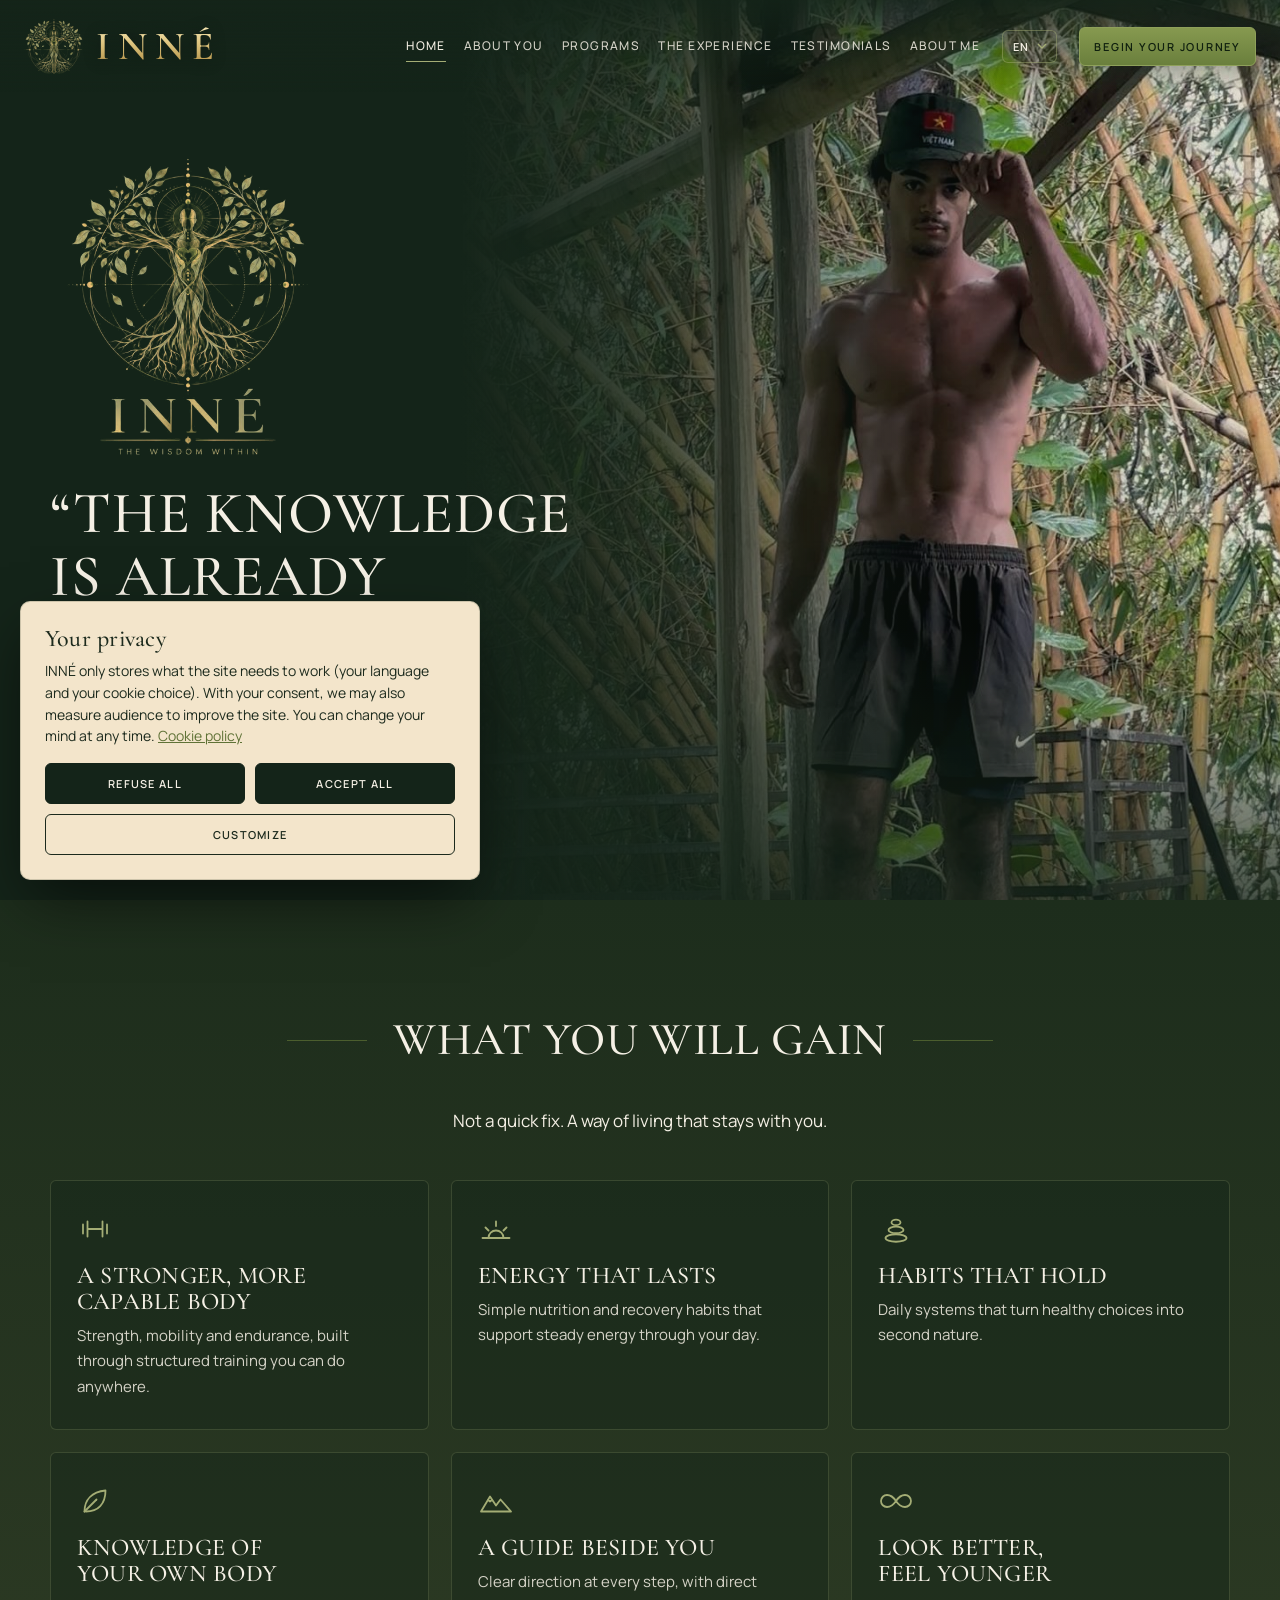
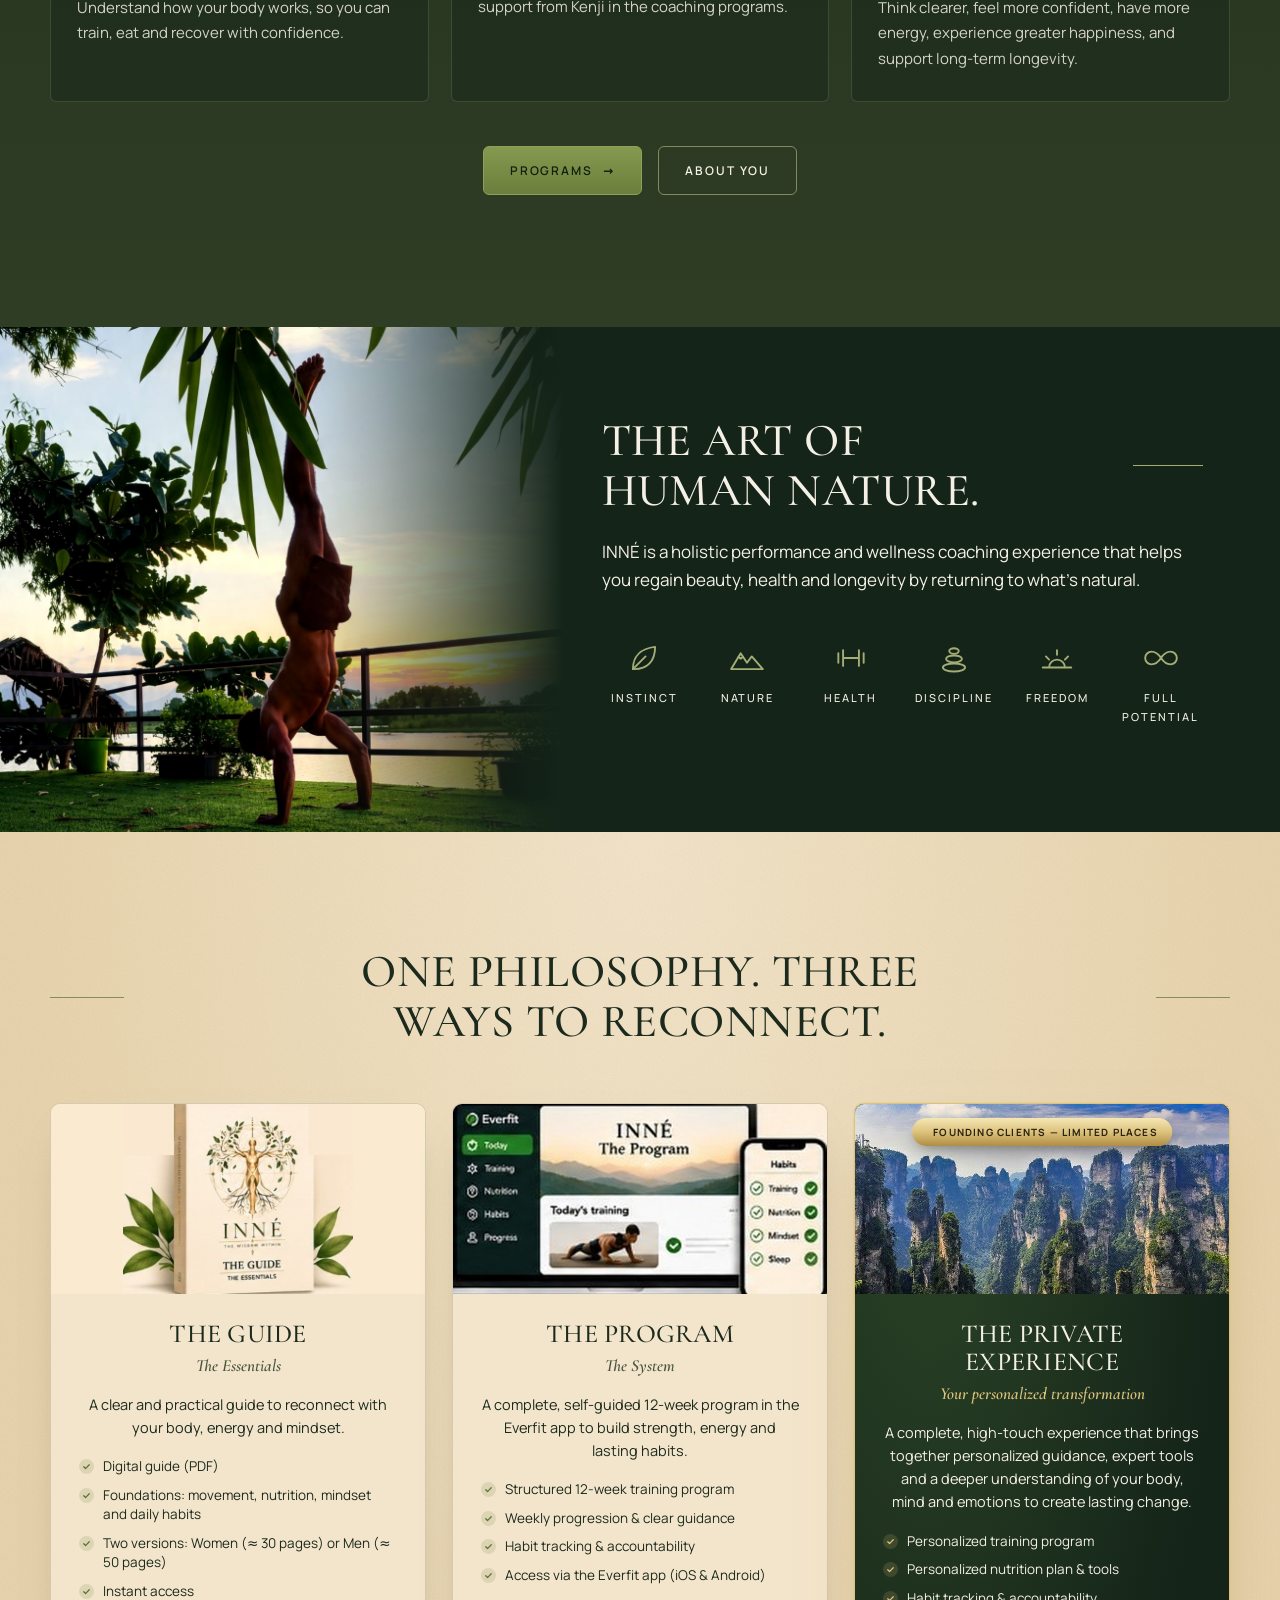
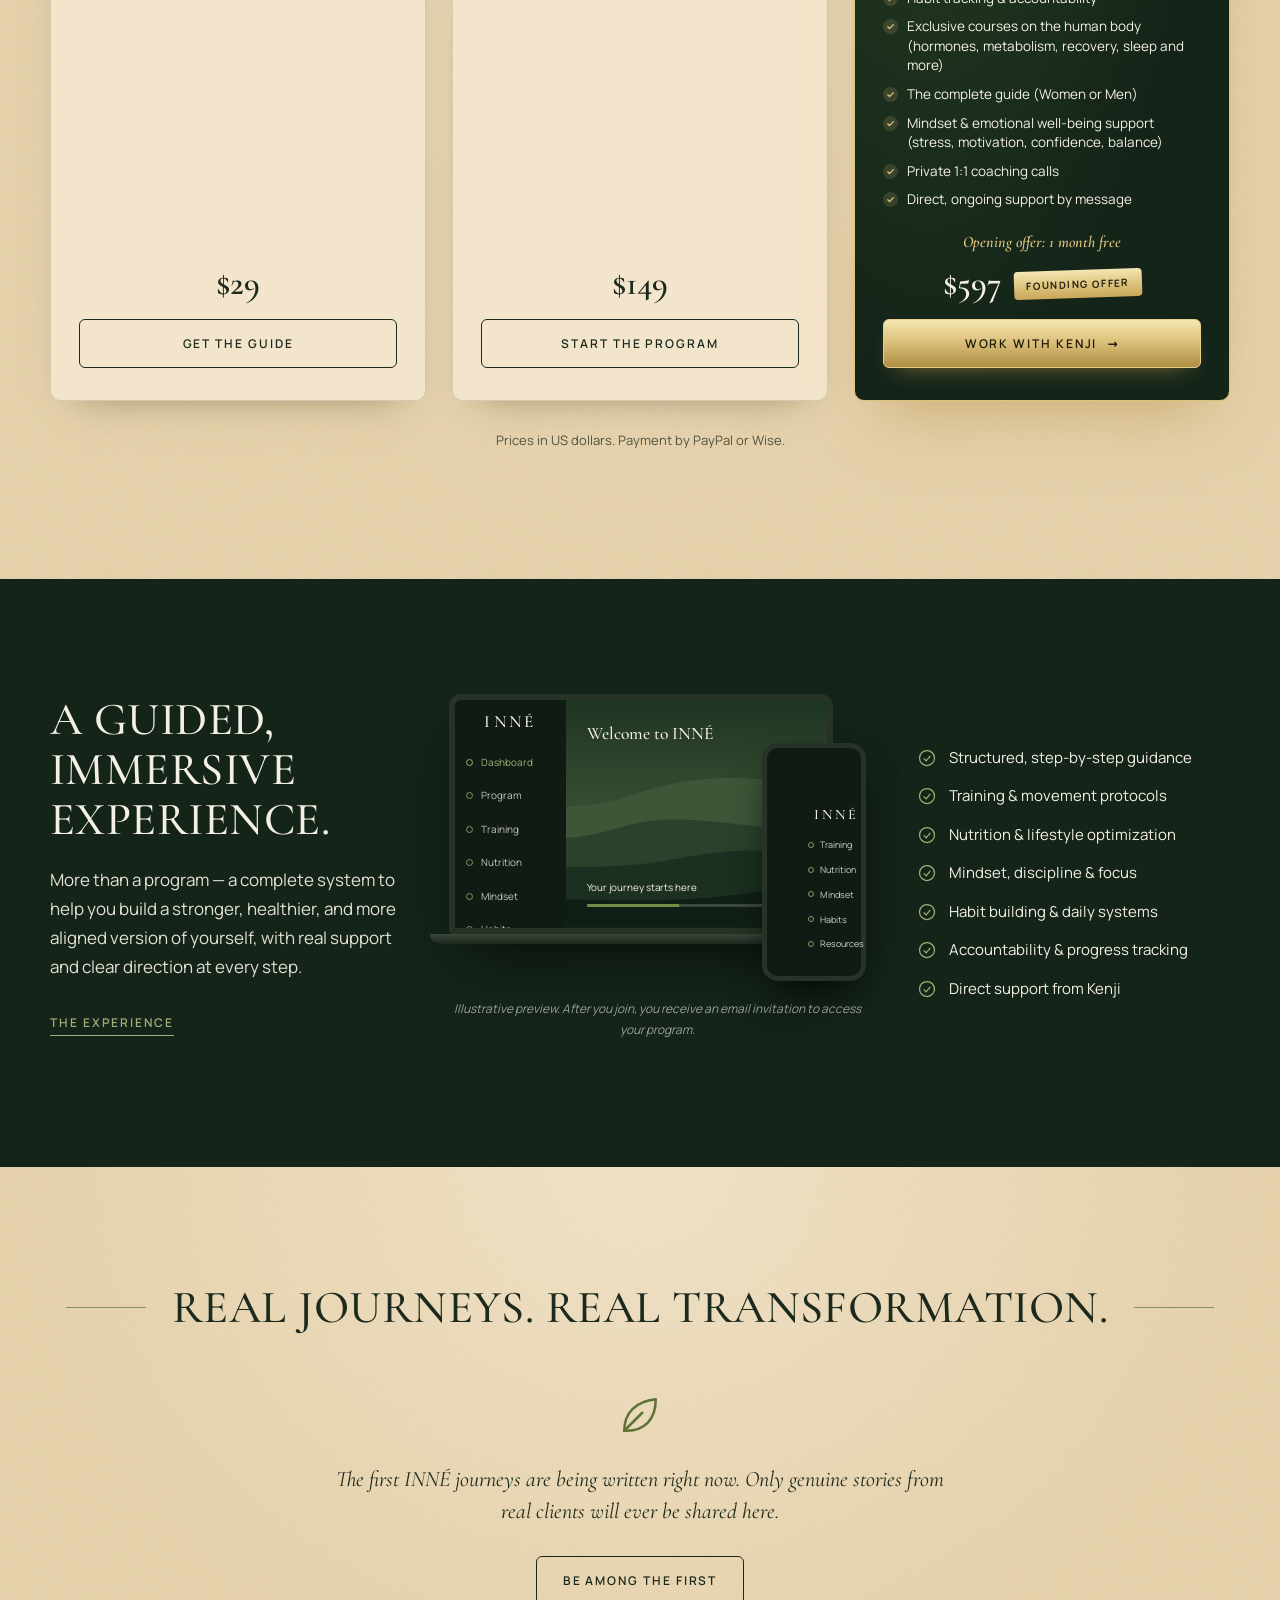
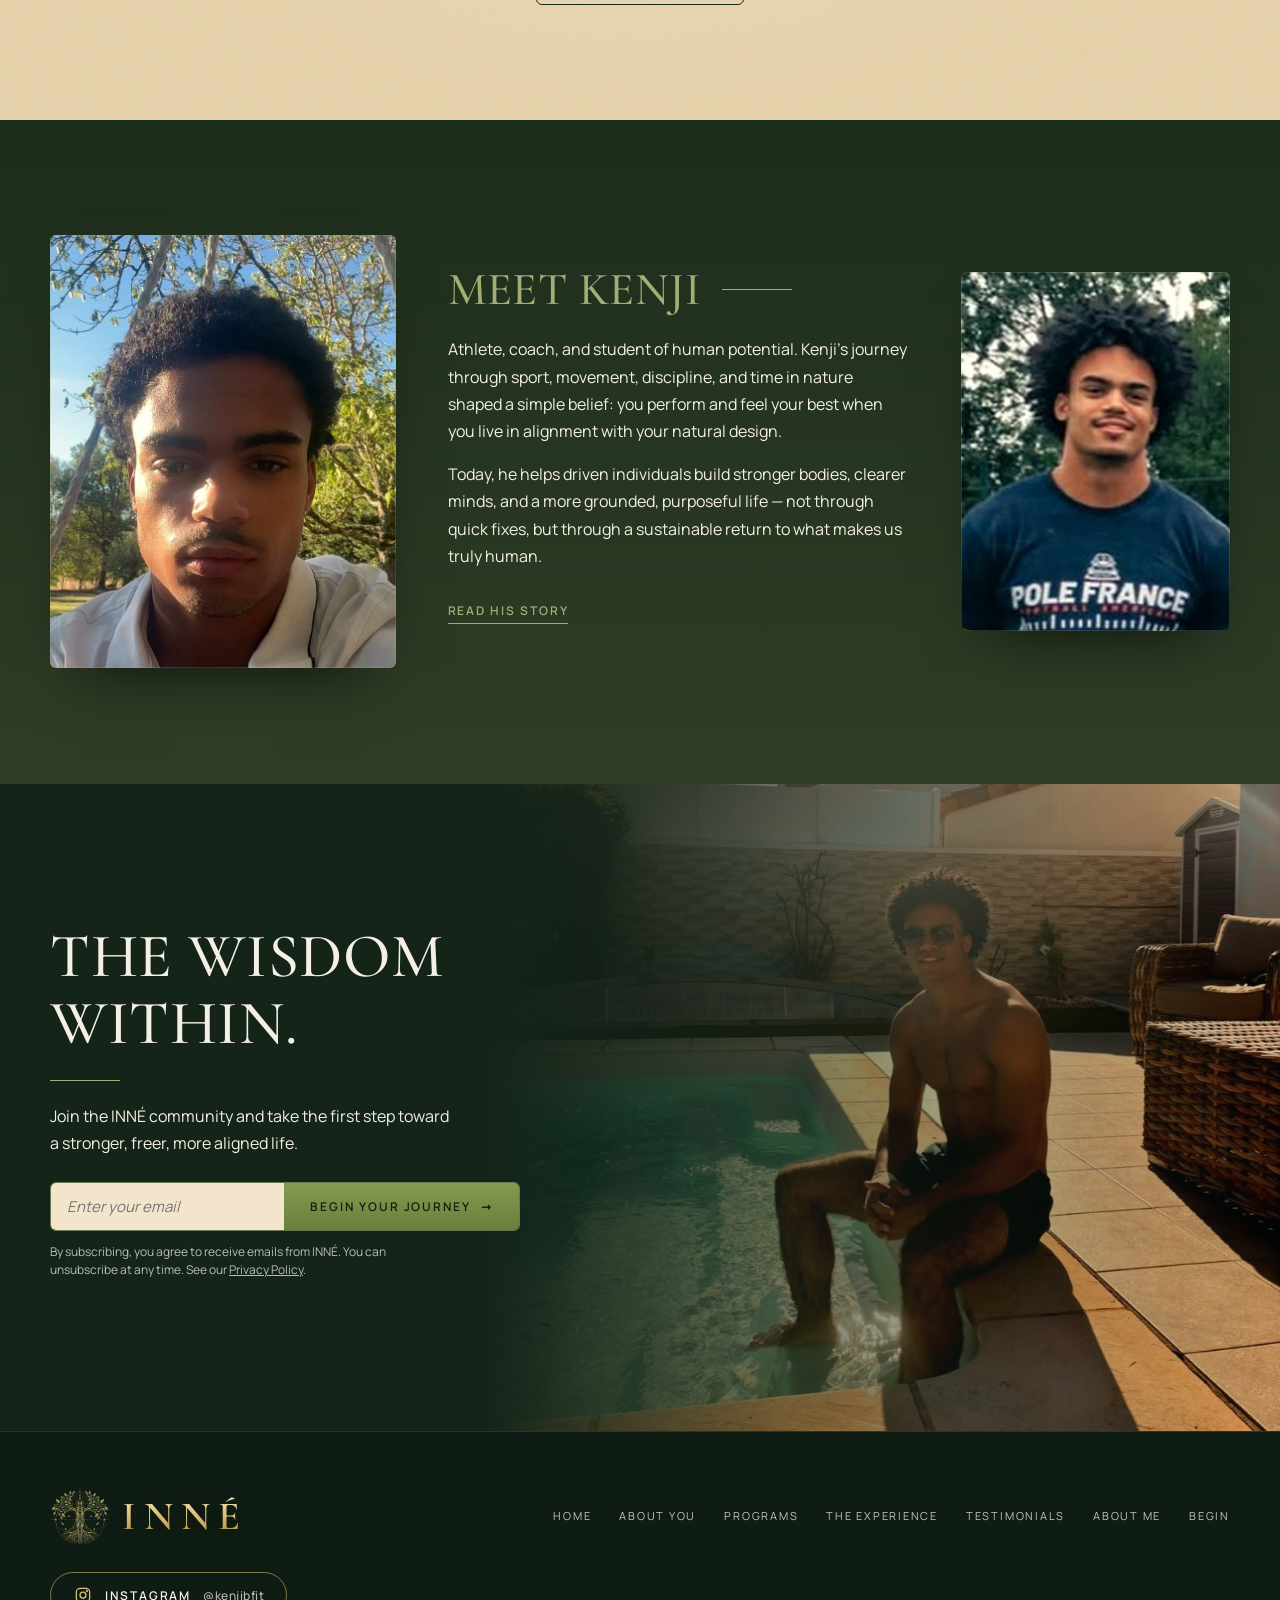
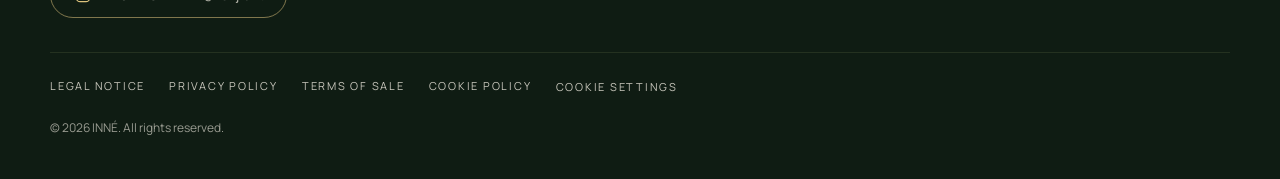
==== commit ec030786: "Home: recentre the Pôle France photo in Meet Kenji Co-Authored-By: Claude Opus 5.5 <noreply@anthropi" ====
--- a/INNE-site/index.html
+++ b/INNE-site/index.html
@@ -95,7 +95,7 @@
     <p data-i18n="meet.p2">Today, he helps driven individuals build stronger bodies, clearer minds, and a more grounded, purposeful life — not through quick fixes, but through a sustainable return to what makes us truly human.</p>
     <p style="margin-top:26px"><a class="textlink" href="about.html" data-i18n="meet.link">Read his story</a></p>
   </div>
-  <div class="frame ratio-34 reveal d2"><img src="img/football.jpg" alt="Kenji on the American football field" loading="lazy" style="object-position:50% 6%"></div>
+  <div class="frame ratio-34 reveal d2"><img src="img/pole-france.jpg" alt="Kenji in his Pôle France T-shirt" loading="lazy" style="object-position:50% 30%"></div>
 </div></section>
 
 <section class="final">
--- a/INNE-site/css/inne.css
+++ b/INNE-site/css/inne.css
@@ -537,3 +537,54 @@
 .gains-list{list-style:none;padding:0;margin:24px 0 0;display:grid;gap:12px}
 .gains-list li{display:flex;align-items:center;gap:14px;font:500 clamp(19px,1.8vw,23px)/1.3 var(--serif)}
 .gains-list li::before{content:"";flex:0 0 8px;height:8px;border-radius:50%;background:#dcc27c;box-shadow:0 0 0 4px rgba(220,194,124,.16)}
+
+/* ---------- Testimonials: review feed ---------- */
+.reviews .wrap{max-width:900px}
+.rv-head{display:grid;gap:22px;margin-bottom:28px}
+.rv-score{display:flex;align-items:center;justify-content:center;gap:14px;flex-wrap:wrap}
+.rv-score[hidden],.rv-tools[hidden]{display:none}
+.rv-avg{font:600 52px/1 var(--serif)}
+.rv-count{font-size:14px;opacity:.75}
+.rv-stars{display:inline-flex;gap:2px;font-size:18px;line-height:1;color:rgba(48,61,37,.25)}
+.rv-stars .on{color:#b08d43}
+.rv-score .rv-stars{font-size:24px}
+.rv-tools{display:flex;justify-content:space-between;align-items:center;gap:16px;flex-wrap:wrap}
+.rv-chips{display:flex;gap:8px;flex-wrap:wrap}
+.rv-chips button{font:600 11px var(--sans);letter-spacing:.12em;text-transform:uppercase;padding:9px 14px;border-radius:999px;border:1px solid rgba(48,61,37,.35);background:transparent;color:var(--ink);cursor:pointer;transition:background .3s,color .3s}
+.rv-chips button[aria-pressed=true]{background:var(--forest);color:var(--ivory);border-color:var(--forest)}
+.rv-sort{display:flex;align-items:center;gap:10px;font-size:12px;letter-spacing:.12em;text-transform:uppercase;font-weight:600}
+.rv-sort select{font:500 14px var(--sans);letter-spacing:0;text-transform:none;padding:9px 12px;border-radius:var(--r);border:1px solid rgba(48,61,37,.35);background:var(--ivory);color:var(--ink)}
+.rv-status{text-align:center;opacity:.7;font-style:italic}
+.rv-status[hidden]{display:none}
+.rv-list{list-style:none;padding:0;margin:0;display:grid;gap:16px}
+.rv-item{background:var(--cream);border:1px solid rgba(48,61,37,.14);border-radius:10px;padding:22px 24px;box-shadow:0 16px 34px -28px rgba(48,40,10,.55)}
+.rv-top{display:flex;justify-content:space-between;gap:14px;flex-wrap:wrap;align-items:flex-start}
+.rv-who{display:flex;gap:12px;align-items:center}
+.rv-avatar{width:42px;height:42px;border-radius:50%;display:grid;place-items:center;font:600 19px var(--serif);background:var(--forest);color:#dcc27c;flex:none}
+.rv-name{display:block;font:600 19px var(--serif)}
+.rv-sub{display:block;font-size:12px;opacity:.7;margin-top:2px}
+.rv-right{display:grid;justify-items:end;gap:4px}
+.rv-date{font-size:12px;opacity:.65}
+.rv-body{margin:14px 0 0;font-size:15.5px;line-height:1.7;white-space:pre-line;overflow-wrap:anywhere}
+.rv-reply{margin-top:16px;padding:14px 16px;border-left:2px solid #dcc27c;background:rgba(220,194,124,.14);border-radius:0 8px 8px 0}
+.rv-reply b{display:block;font:600 11px var(--sans);letter-spacing:.14em;text-transform:uppercase;color:var(--green-deep);margin-bottom:6px}
+.rv-reply p{margin:0;font-size:15px;line-height:1.65;white-space:pre-line;overflow-wrap:anywhere}
+.rv-none{text-align:center;opacity:.7;font-style:italic;padding:20px}
+.rv-how{margin-top:30px;font-size:13.5px;line-height:1.6;opacity:.85}
+.rv-how summary{cursor:pointer;font-weight:600}
+.rv-how p{margin:10px 0 0}
+/* form */
+.rv-form-wrap{max-width:760px}
+.rv-form{max-width:none}
+.rv-form .help{font-size:12px;letter-spacing:0;text-transform:none;font-weight:400;opacity:.75}
+.rv-row{display:grid;grid-template-columns:1fr 1fr;gap:20px}
+.rv-hp{position:absolute!important;left:-9999px;width:1px;height:1px;overflow:hidden}
+.rv-rate{border:0;padding:0;margin:0}
+.rv-rate legend{font-size:12px;letter-spacing:.14em;text-transform:uppercase;font-weight:600;margin-bottom:8px;padding:0}
+.rv-rate-stars{display:inline-flex;flex-direction:row-reverse;gap:4px}
+.rv-rate-stars input{position:absolute;opacity:0;width:1px;height:1px}
+.rv-rate-stars label{font-size:34px;line-height:1;cursor:pointer;color:rgba(245,240,229,.3);transition:color .2s;letter-spacing:0;text-transform:none}
+.rv-rate-stars label:hover,.rv-rate-stars label:hover~label,.rv-rate-stars input:checked~label{color:#dcc27c}
+.rv-rate-stars input:focus-visible+label{outline:2px solid var(--sage);outline-offset:2px;border-radius:4px}
+.form-msg.ok{border-color:#dcc27c;background:rgba(220,194,124,.16)}
+@media (max-width:640px){.rv-row{grid-template-columns:1fr}.rv-right{justify-items:start}.rv-tools{flex-direction:column;align-items:stretch}}
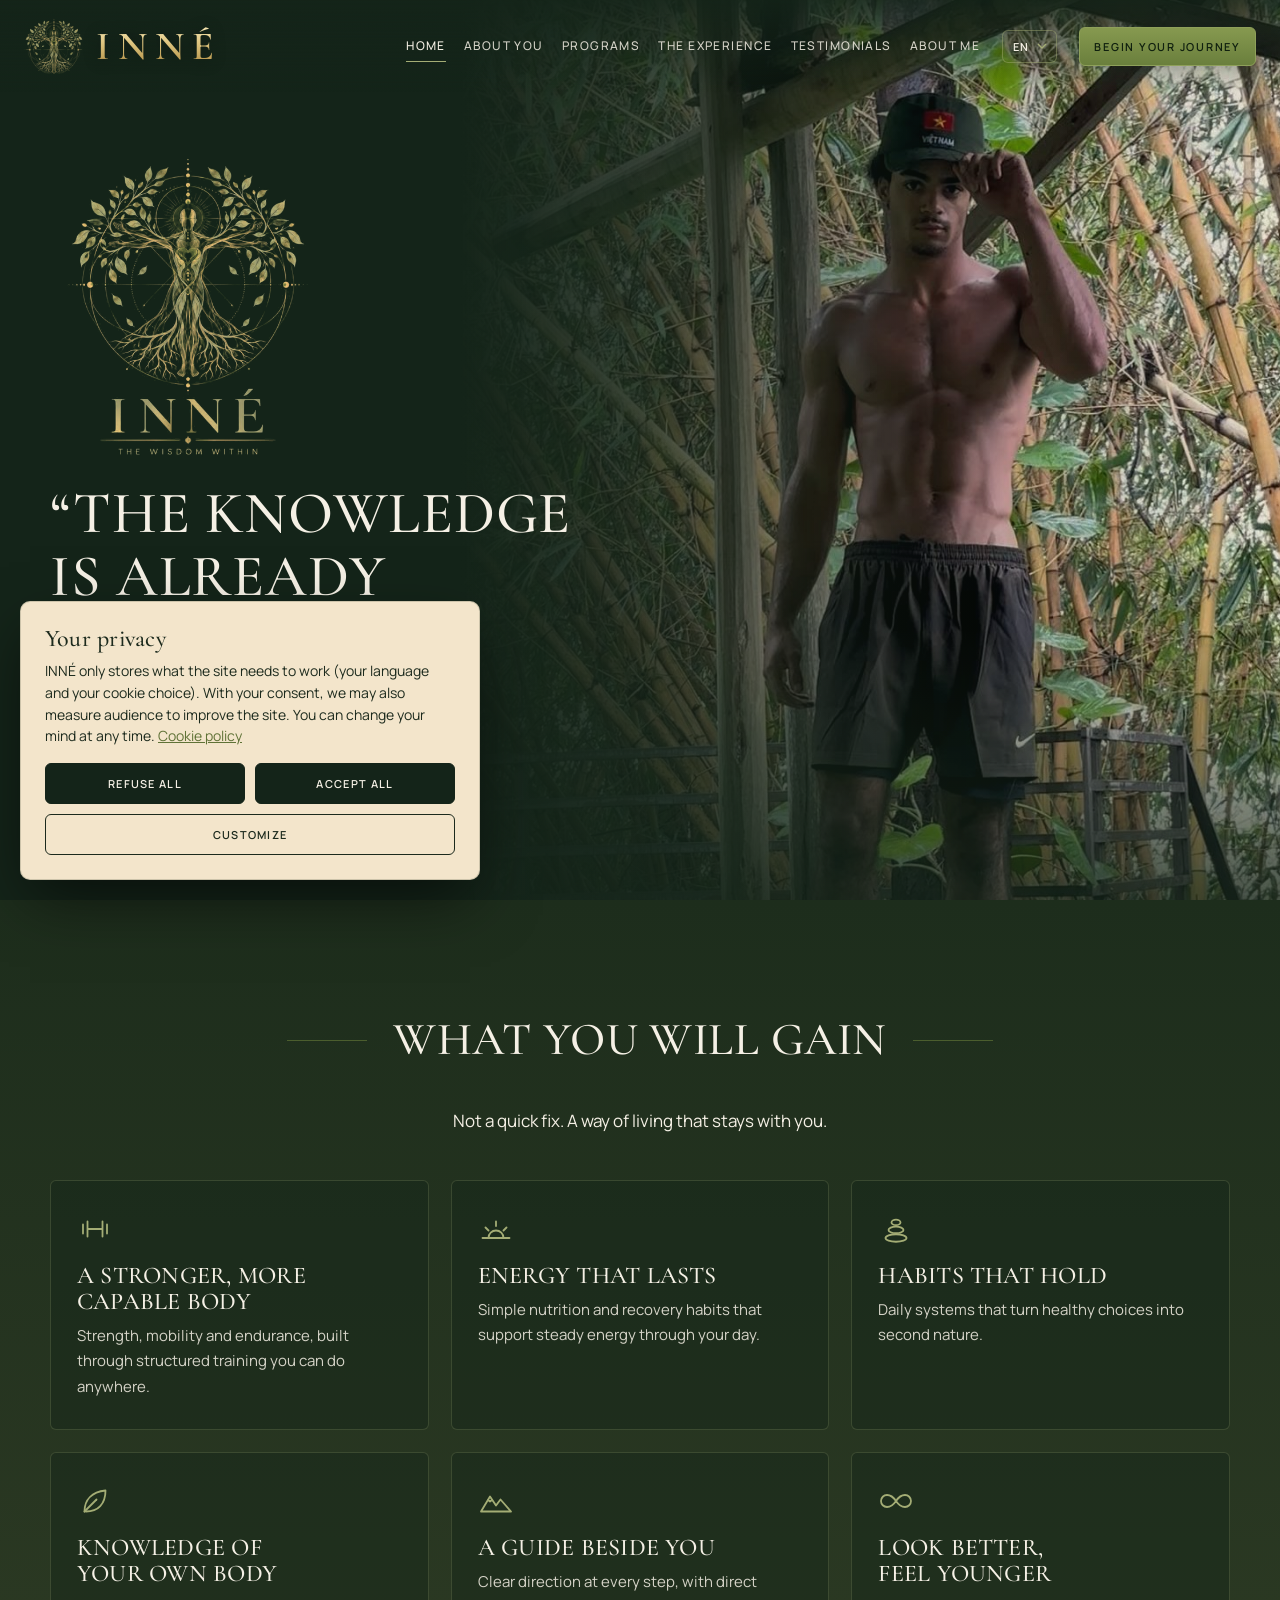
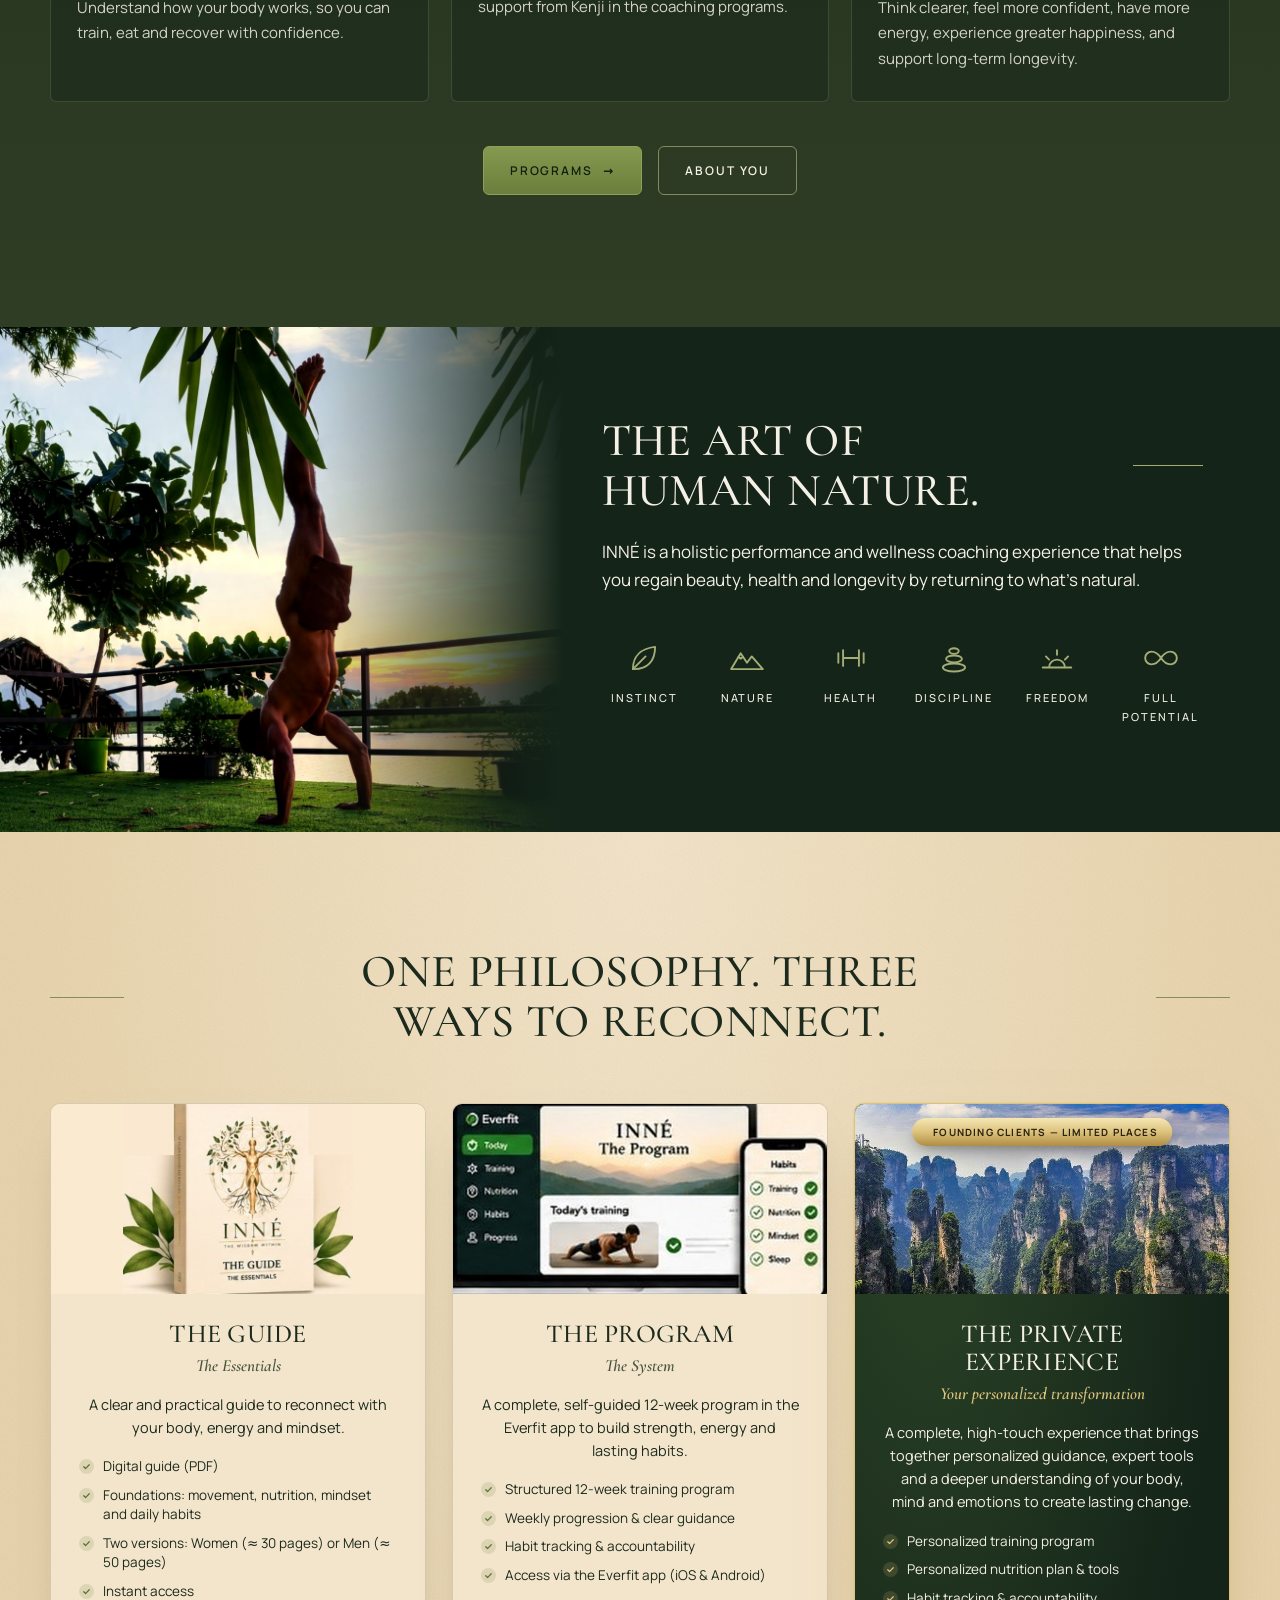
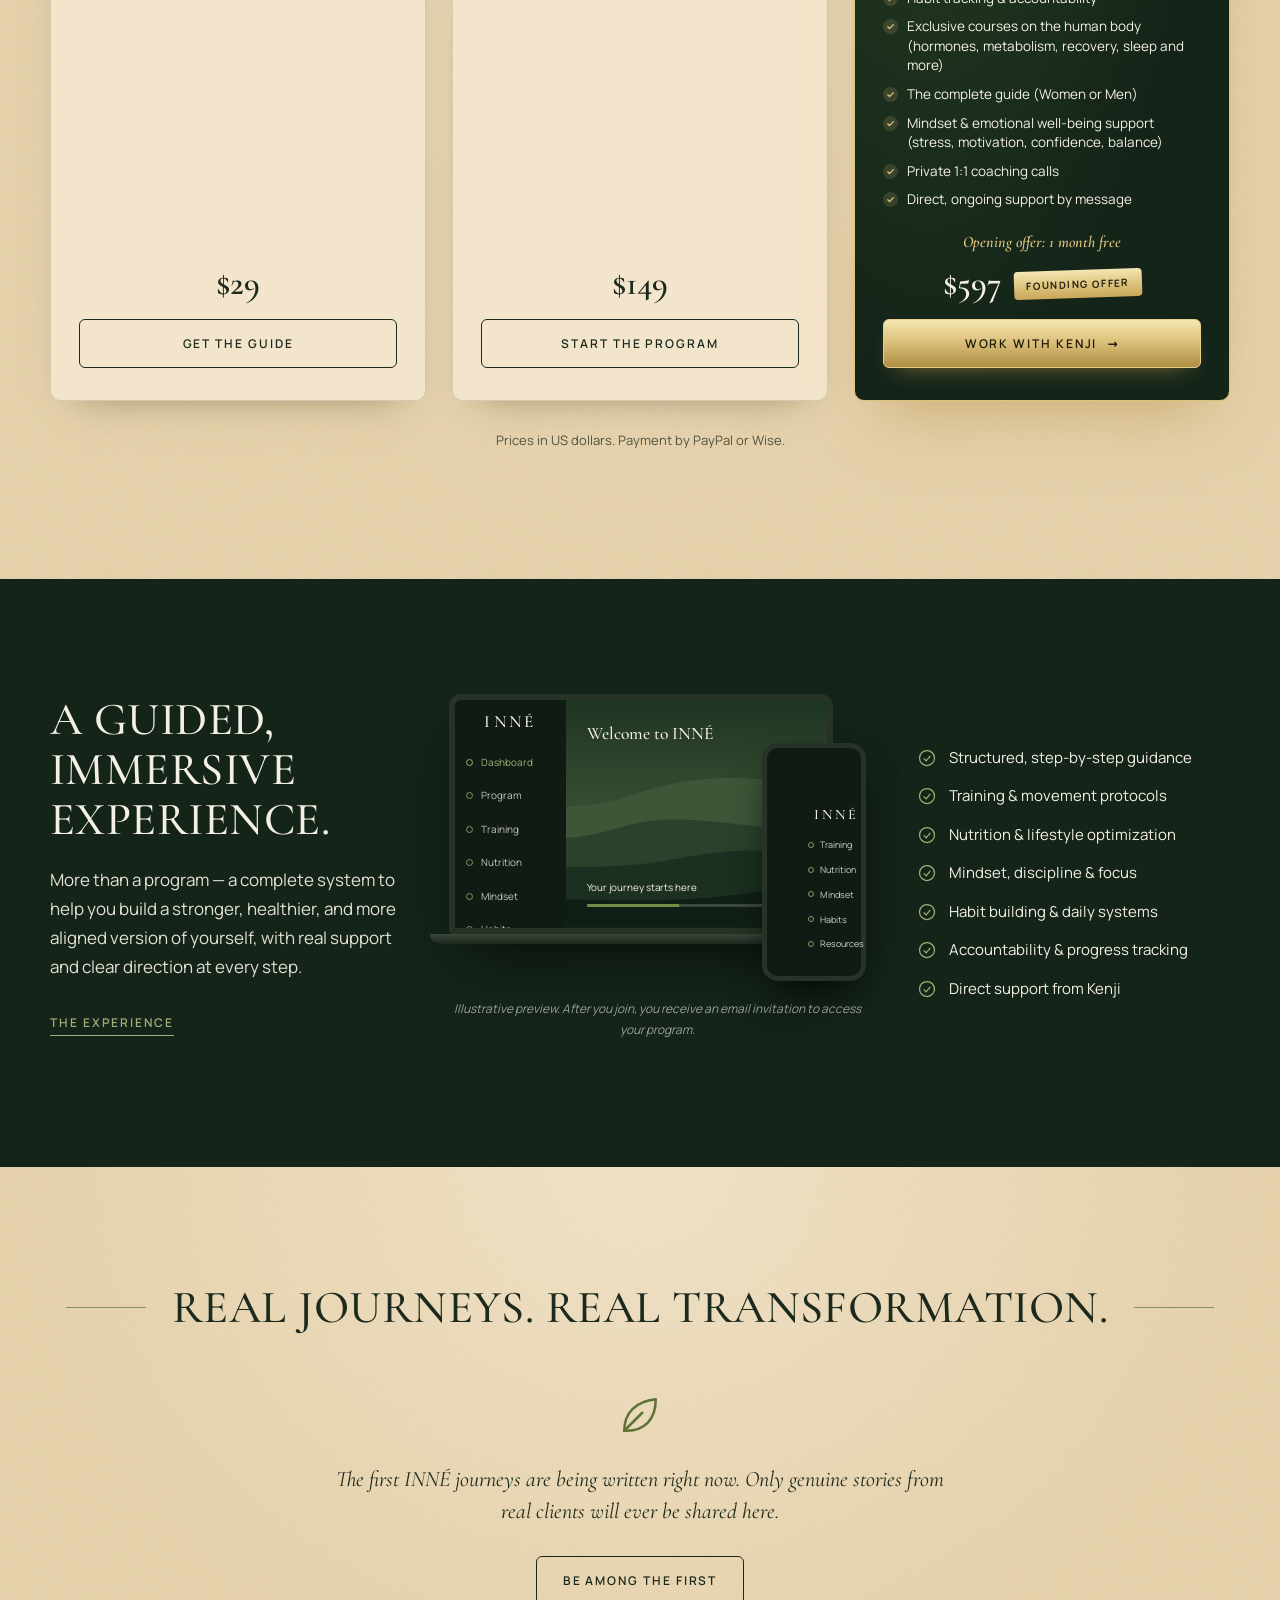
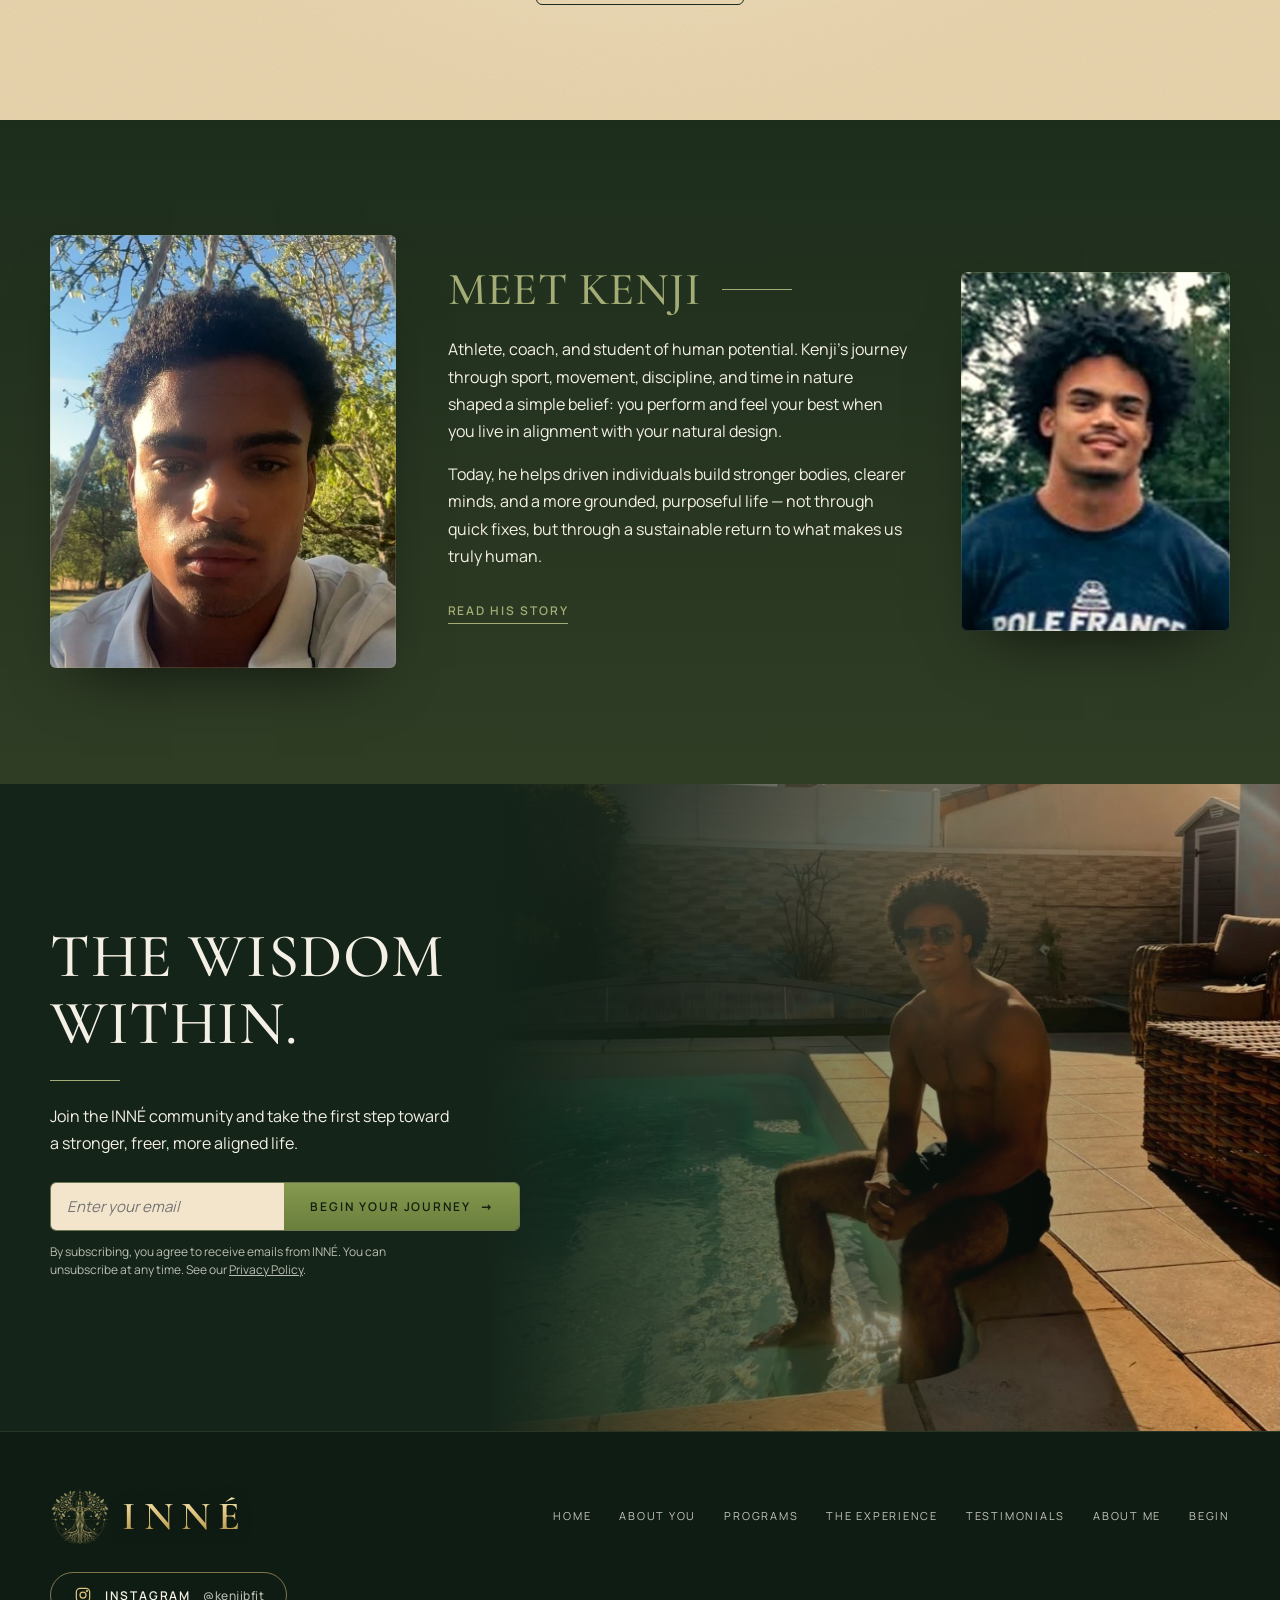
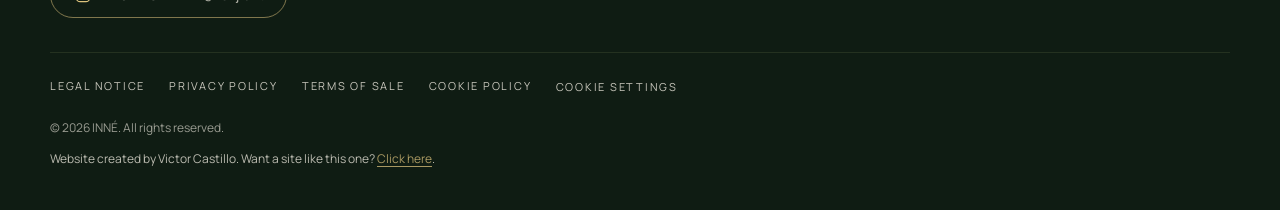
==== commit a1e5dae1: "Pôle France photo recentred, garden photo removed, footer credit - Meet Kenji: Pôle France photo cen" ====
--- a/INNE-site/index.html
+++ b/INNE-site/index.html
@@ -95,7 +95,7 @@
     <p data-i18n="meet.p2">Today, he helps driven individuals build stronger bodies, clearer minds, and a more grounded, purposeful life — not through quick fixes, but through a sustainable return to what makes us truly human.</p>
     <p style="margin-top:26px"><a class="textlink" href="about.html" data-i18n="meet.link">Read his story</a></p>
   </div>
-  <div class="frame ratio-34 reveal d2"><img src="img/pole-france.jpg" alt="Kenji in his Pôle France T-shirt" loading="lazy" style="object-position:50% 30%"></div>
+  <div class="frame ratio-34 reveal d2"><img src="img/pole-france.jpg" alt="Kenji in his Pôle France T-shirt" loading="lazy" style="object-position:50% 0%"></div>
 </div></section>
 
 <section class="final">
@@ -129,6 +129,7 @@
       <button type="button" data-cookie-open data-i18n="ft.manage">Cookie settings</button>
     </div>
     <p class="foot-note">© 2026 INNÉ. <span data-i18n="ft.rights">All rights reserved.</span></p>
+    <p class="foot-credit" data-i18n="ft.credit">Website created by Victor Castillo. Want a site like this one? <a href="https://sportifhybride.com/creation-site" target="_blank" rel="noopener">Click here</a>.</p>
   </div>
 </footer>
 <div class="cookie" id="cookie" role="dialog" aria-labelledby="ck-title" tabindex="-1" hidden>
--- a/INNE-site/css/inne.css
+++ b/INNE-site/css/inne.css
@@ -588,3 +588,7 @@
 .rv-rate-stars input:focus-visible+label{outline:2px solid var(--sage);outline-offset:2px;border-radius:4px}
 .form-msg.ok{border-color:#dcc27c;background:rgba(220,194,124,.16)}
 @media (max-width:640px){.rv-row{grid-template-columns:1fr}.rv-right{justify-items:start}.rv-tools{flex-direction:column;align-items:stretch}}
+.begin-solo{max-width:680px}
+.foot-credit{margin-top:8px;font-size:12px;line-height:1.6;opacity:.75}
+.foot-credit a{color:#dcc27c;text-decoration:underline;text-underline-offset:3px}
+.foot-credit a:hover{color:#f6e7b4}
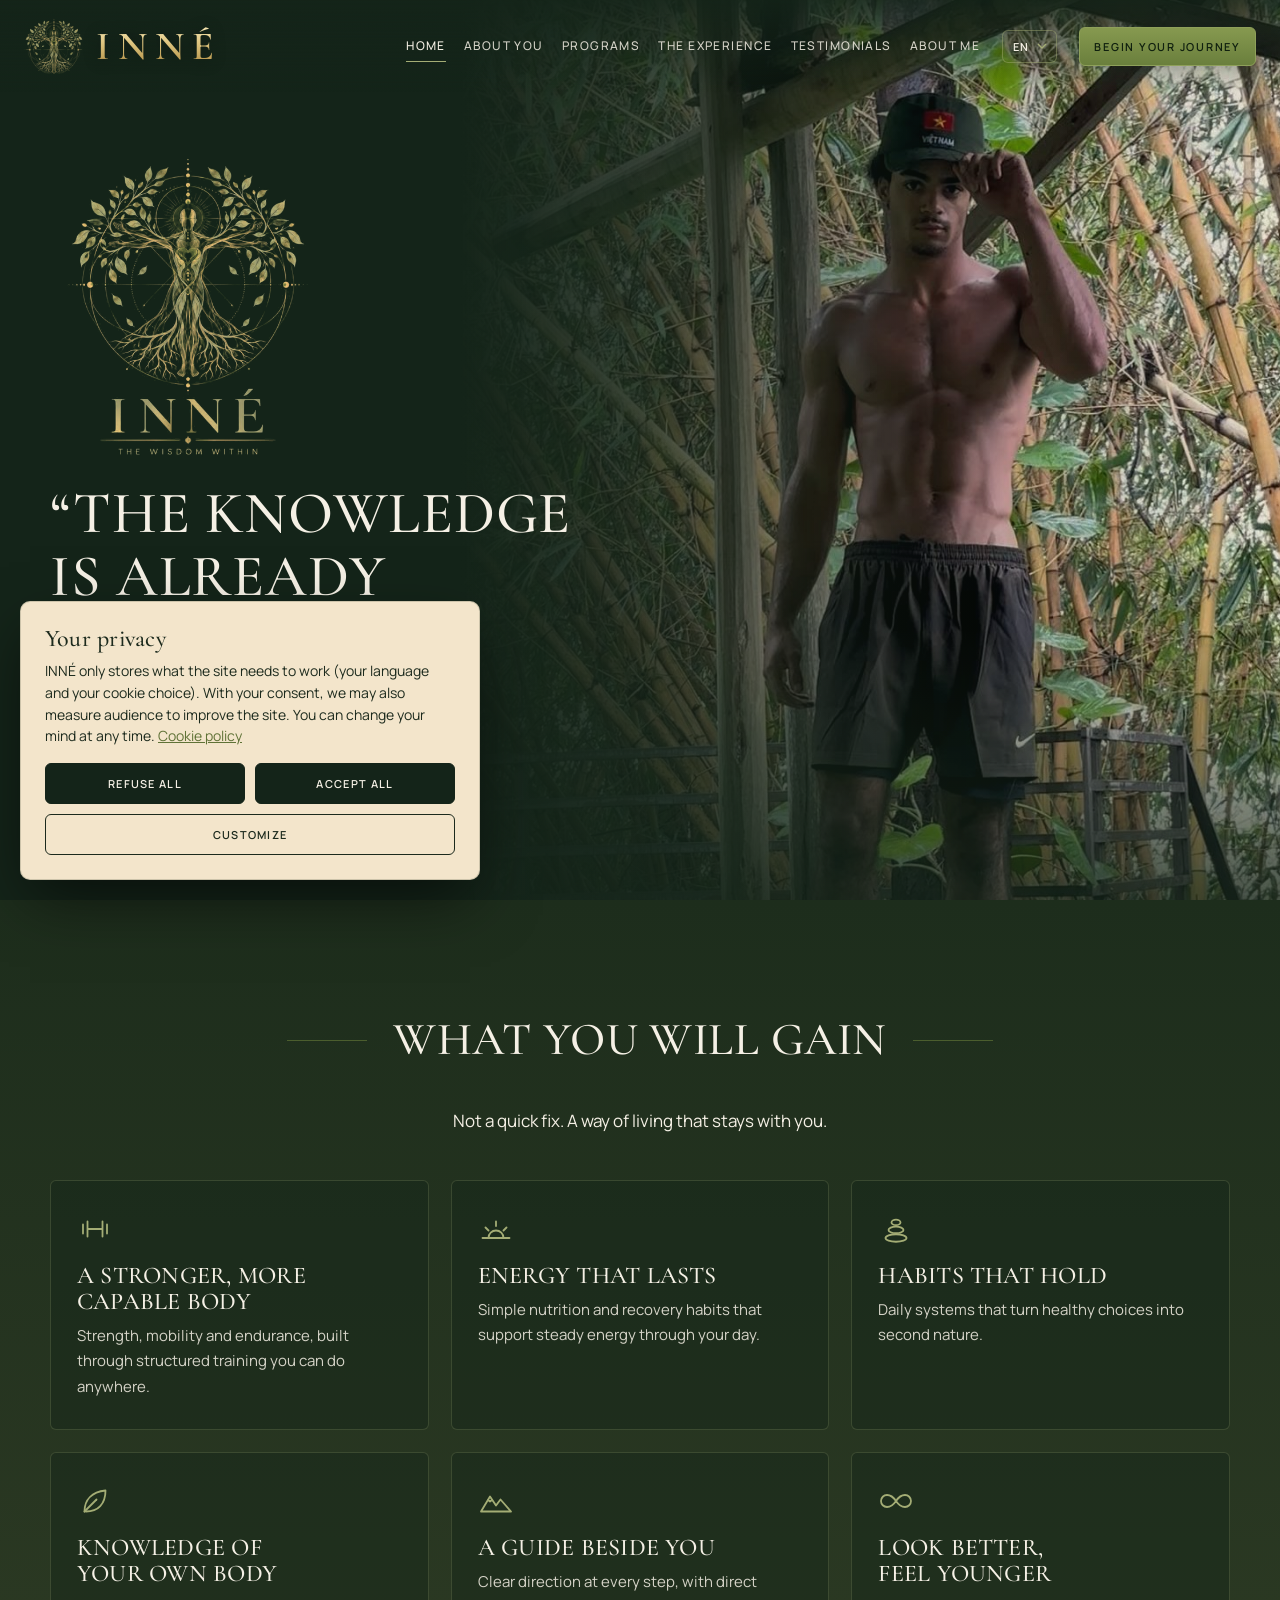
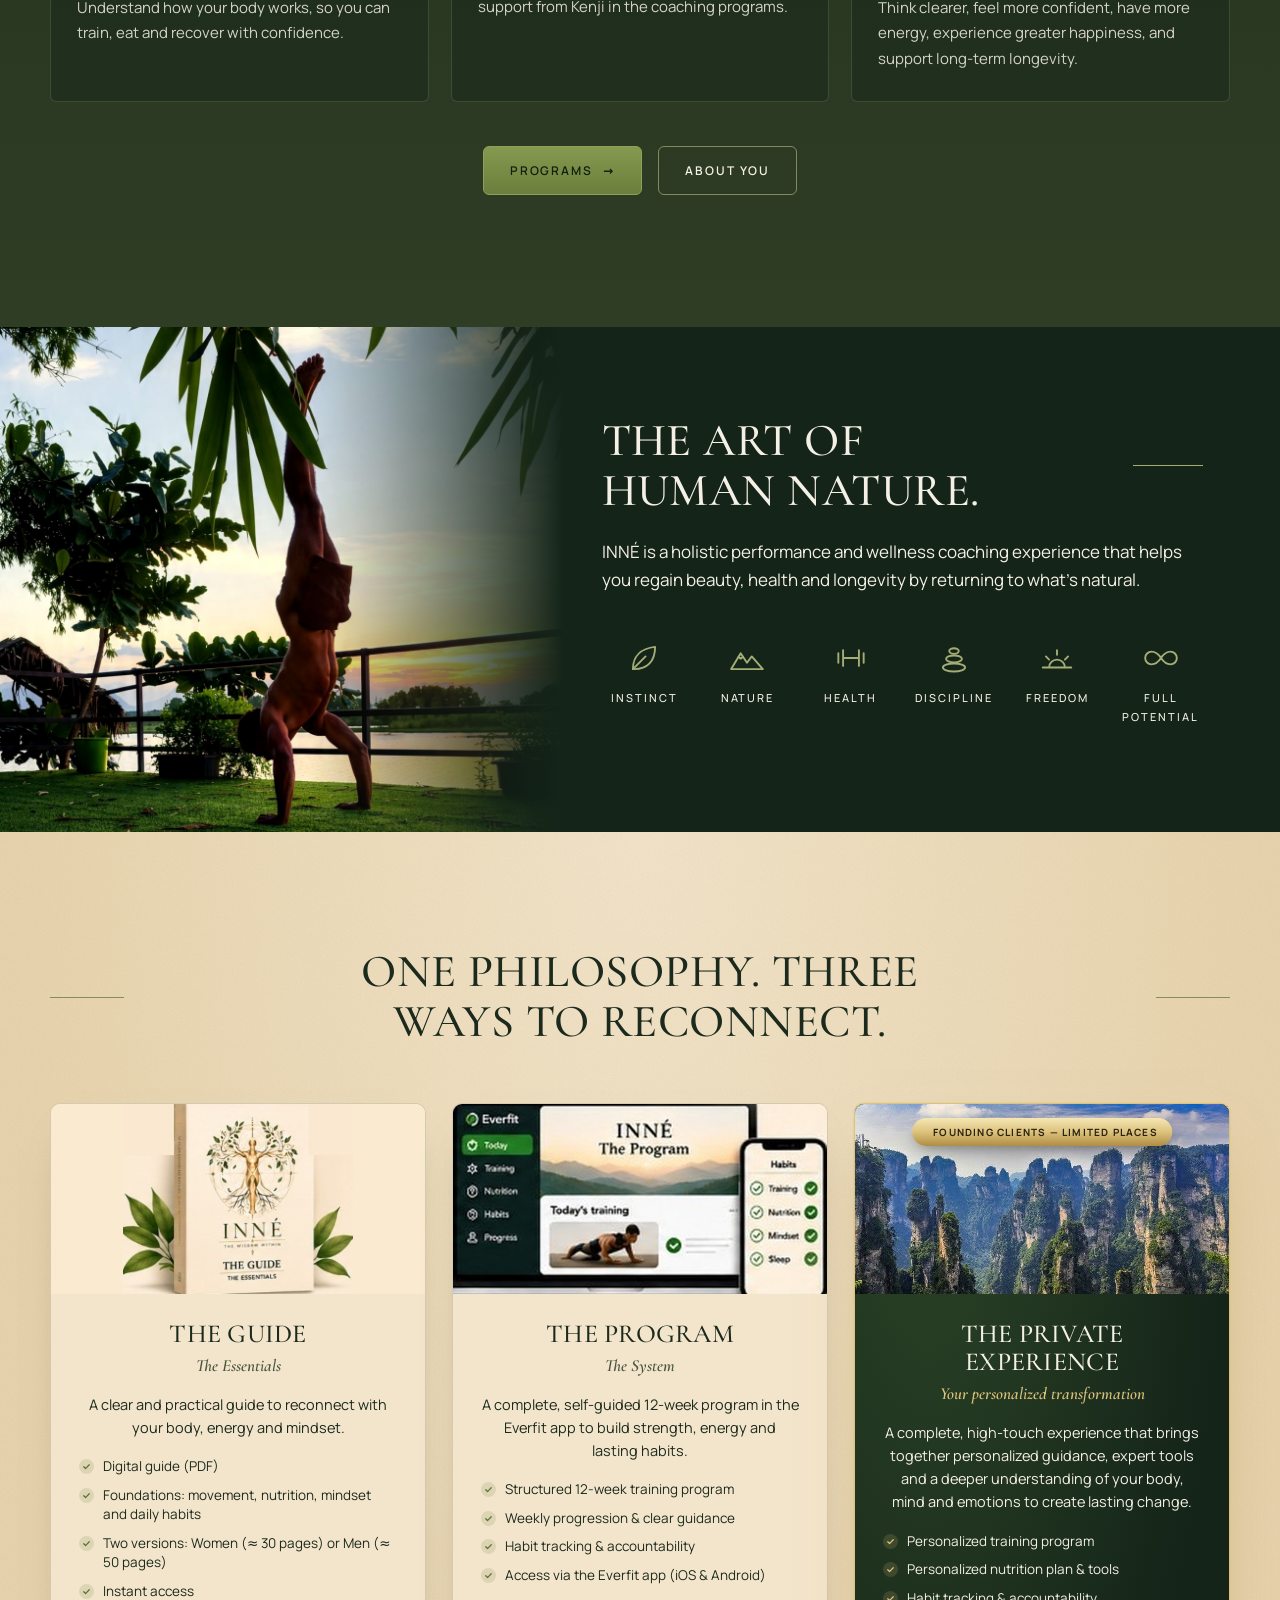
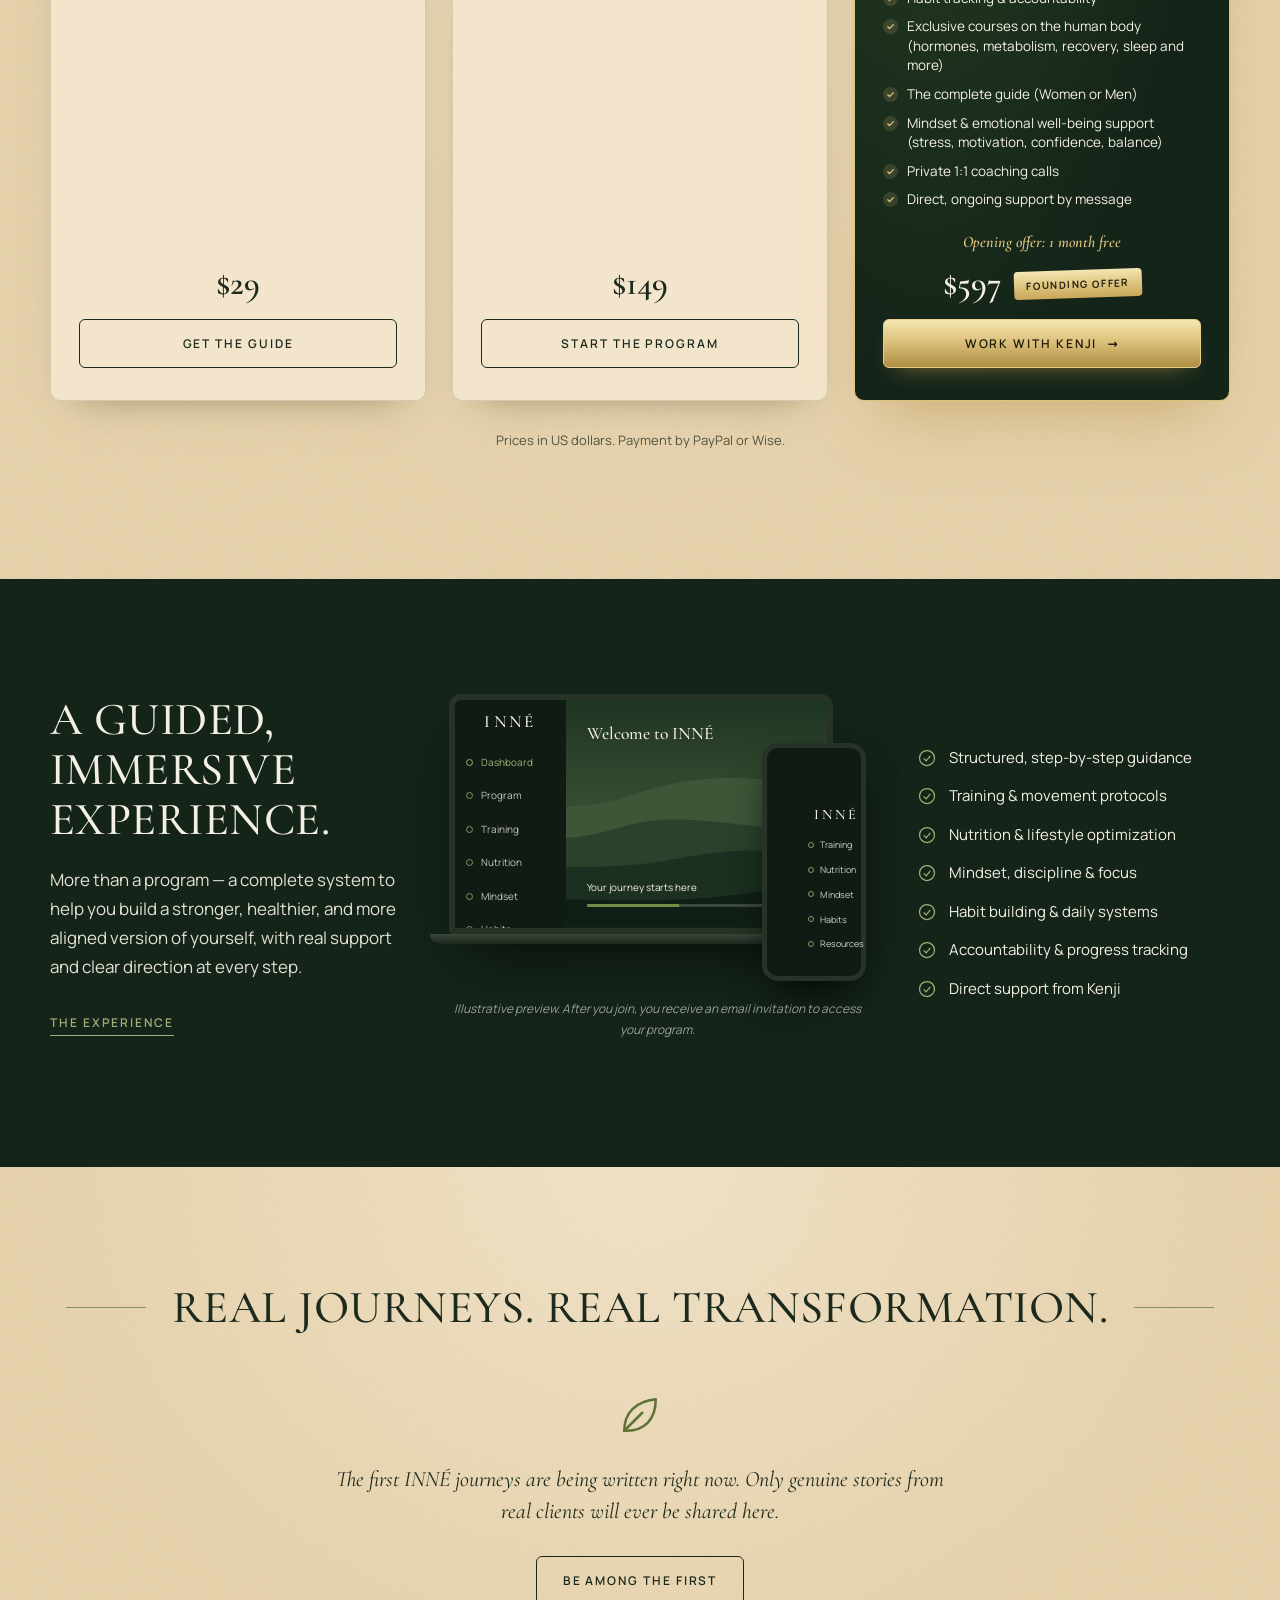
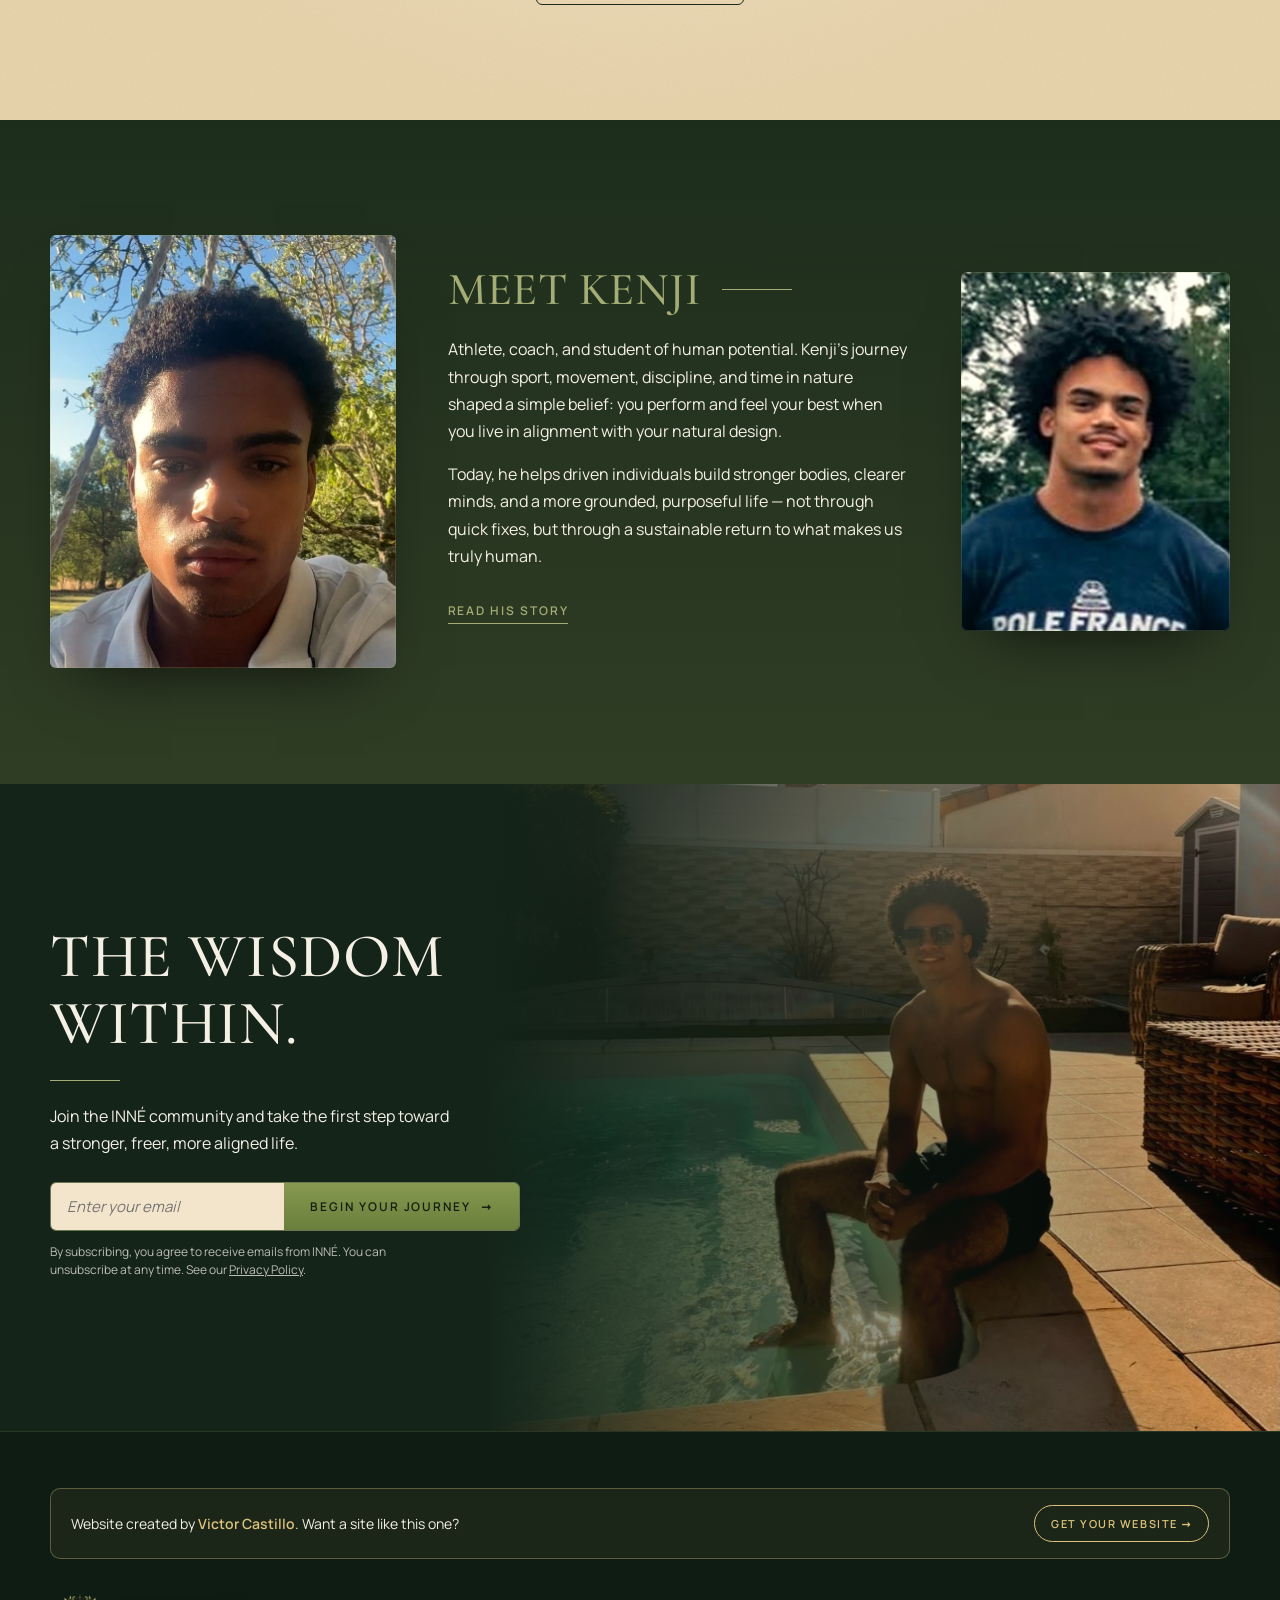
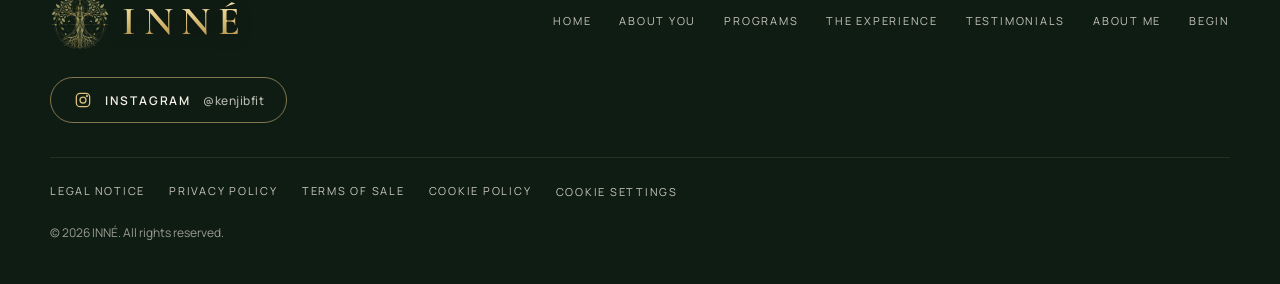
==== commit f18327b1: "Footer: make the website credit a visible framed band with a button Co-Authored-By: Claude Opus 5.5 " ====
--- a/INNE-site/index.html
+++ b/INNE-site/index.html
@@ -116,6 +116,7 @@
 </main>
 <footer class="site-footer">
   <div class="wrap">
+    <p class="foot-credit" data-i18n="ft.credit"><span>Website created by <b>Victor Castillo</b>. Want a site like this one?</span> <a href="https://sportifhybride.com/creation-site" target="_blank" rel="noopener">Get your website →</a></p>
     <div class="foot-top">
       <a class="logo" href="index.html" aria-label="INNÉ — The Wisdom Within"><img src="img/emblem-sm.png" alt="" width="60" height="56"><span><b>INNÉ</b><small>The Wisdom Within</small></span></a>
       <nav class="foot-nav" aria-label="Footer"><a href="index.html" data-i18n="nav.home">Home</a><a href="about-you.html" data-i18n="nav.aboutyou">About you</a><a href="programs.html" data-i18n="nav.programs">Programs</a><a href="experience.html" data-i18n="nav.experience">The Experience</a><a href="journeys.html" data-i18n="nav.journeys">Testimonials</a><a href="about.html" data-i18n="nav.aboutme">About me</a><a href="begin.html" data-i18n="nav.begin">Begin</a></nav>
@@ -129,7 +130,6 @@
       <button type="button" data-cookie-open data-i18n="ft.manage">Cookie settings</button>
     </div>
     <p class="foot-note">© 2026 INNÉ. <span data-i18n="ft.rights">All rights reserved.</span></p>
-    <p class="foot-credit" data-i18n="ft.credit">Website created by Victor Castillo. Want a site like this one? <a href="https://sportifhybride.com/creation-site" target="_blank" rel="noopener">Click here</a>.</p>
   </div>
 </footer>
 <div class="cookie" id="cookie" role="dialog" aria-labelledby="ck-title" tabindex="-1" hidden>
--- a/INNE-site/css/inne.css
+++ b/INNE-site/css/inne.css
@@ -589,6 +589,8 @@
 .form-msg.ok{border-color:#dcc27c;background:rgba(220,194,124,.16)}
 @media (max-width:640px){.rv-row{grid-template-columns:1fr}.rv-right{justify-items:start}.rv-tools{flex-direction:column;align-items:stretch}}
 .begin-solo{max-width:680px}
-.foot-credit{margin-top:8px;font-size:12px;line-height:1.6;opacity:.75}
-.foot-credit a{color:#dcc27c;text-decoration:underline;text-underline-offset:3px}
-.foot-credit a:hover{color:#f6e7b4}
+.foot-credit{display:flex;align-items:center;justify-content:space-between;gap:14px 24px;flex-wrap:wrap;margin:0 0 34px;padding:16px 20px;border:1px solid rgba(220,194,124,.35);border-radius:10px;background:rgba(220,194,124,.06);font-size:14px;line-height:1.5;color:var(--ivory)}
+.foot-credit b{color:#dcc27c;font-weight:600}
+.foot-credit a{flex:none;display:inline-flex;align-items:center;gap:6px;font:600 11px var(--sans);letter-spacing:.14em;text-transform:uppercase;text-decoration:none;padding:10px 16px;border-radius:999px;border:1px solid #dcc27c;color:#dcc27c;transition:background .3s,color .3s}
+.foot-credit a:hover{background:#dcc27c;color:#1f1a0b}
+@media (max-width:640px){.foot-credit{flex-direction:column;align-items:flex-start}}
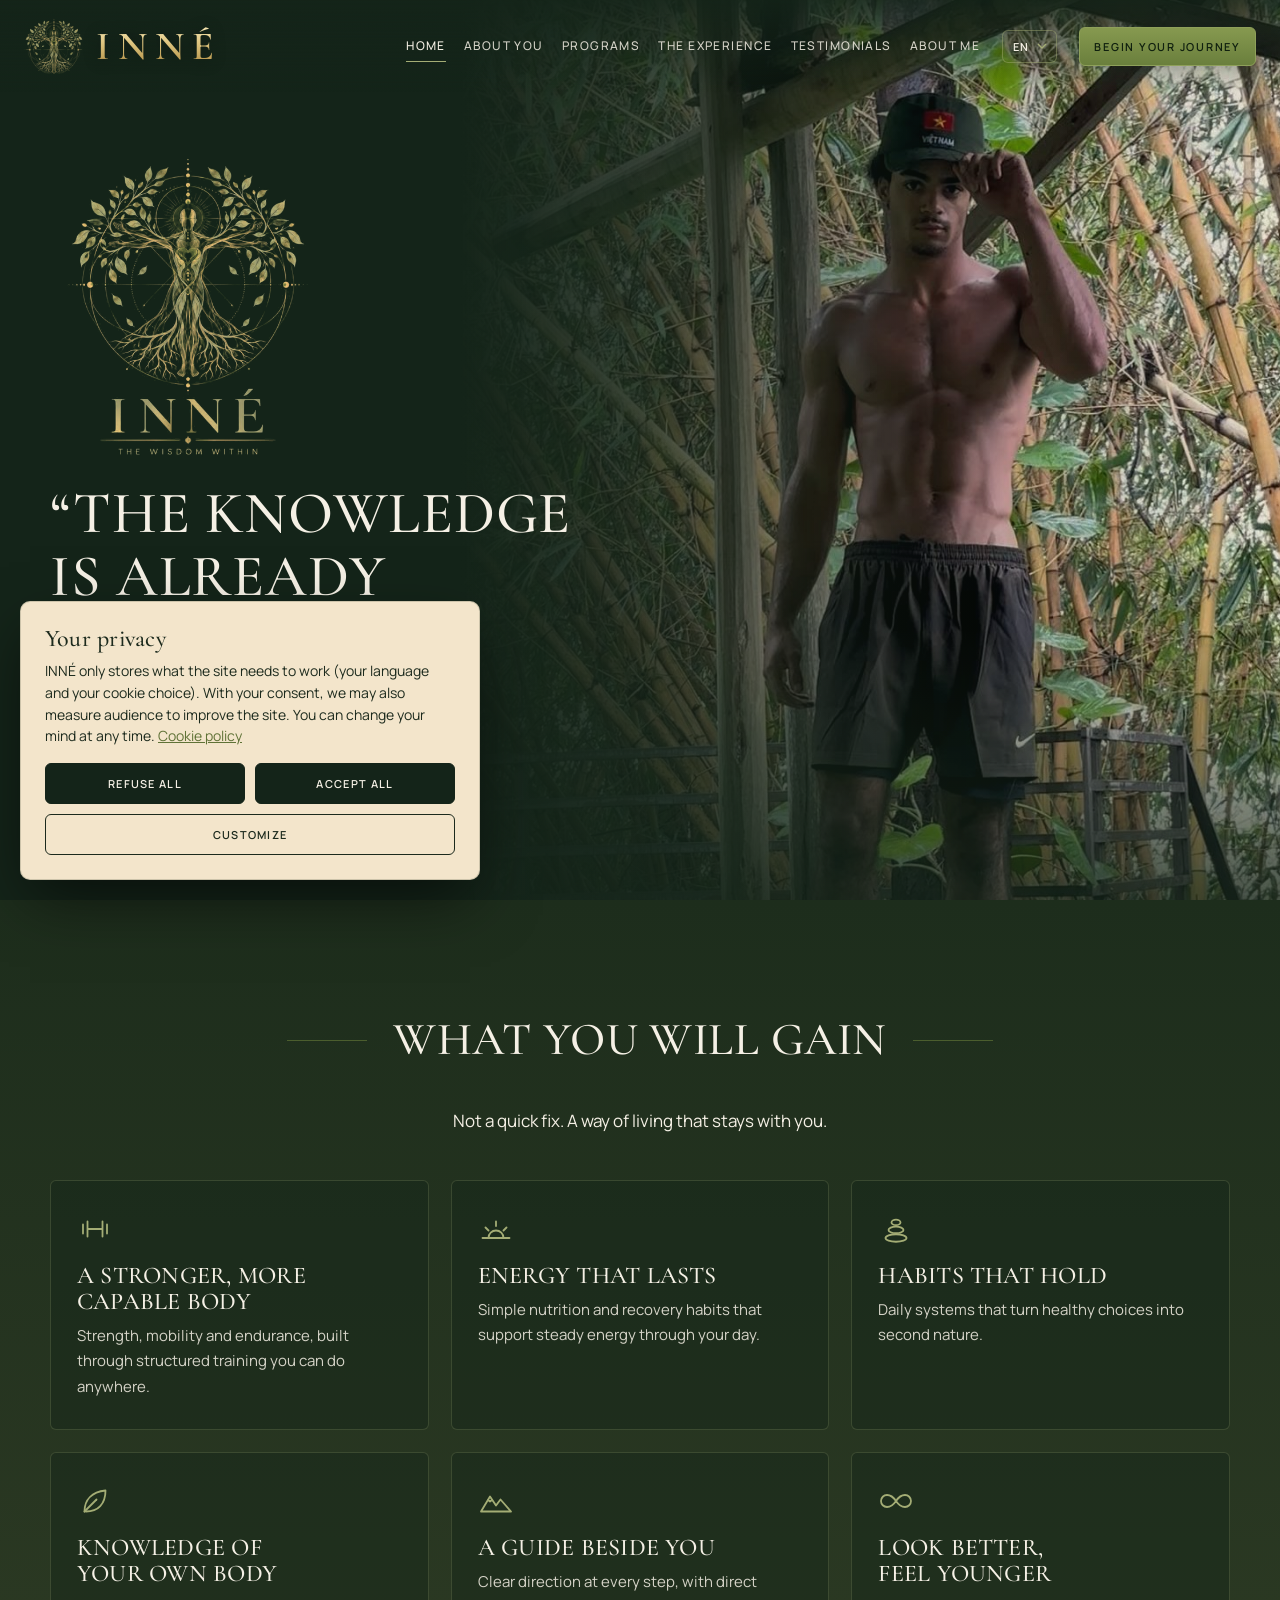
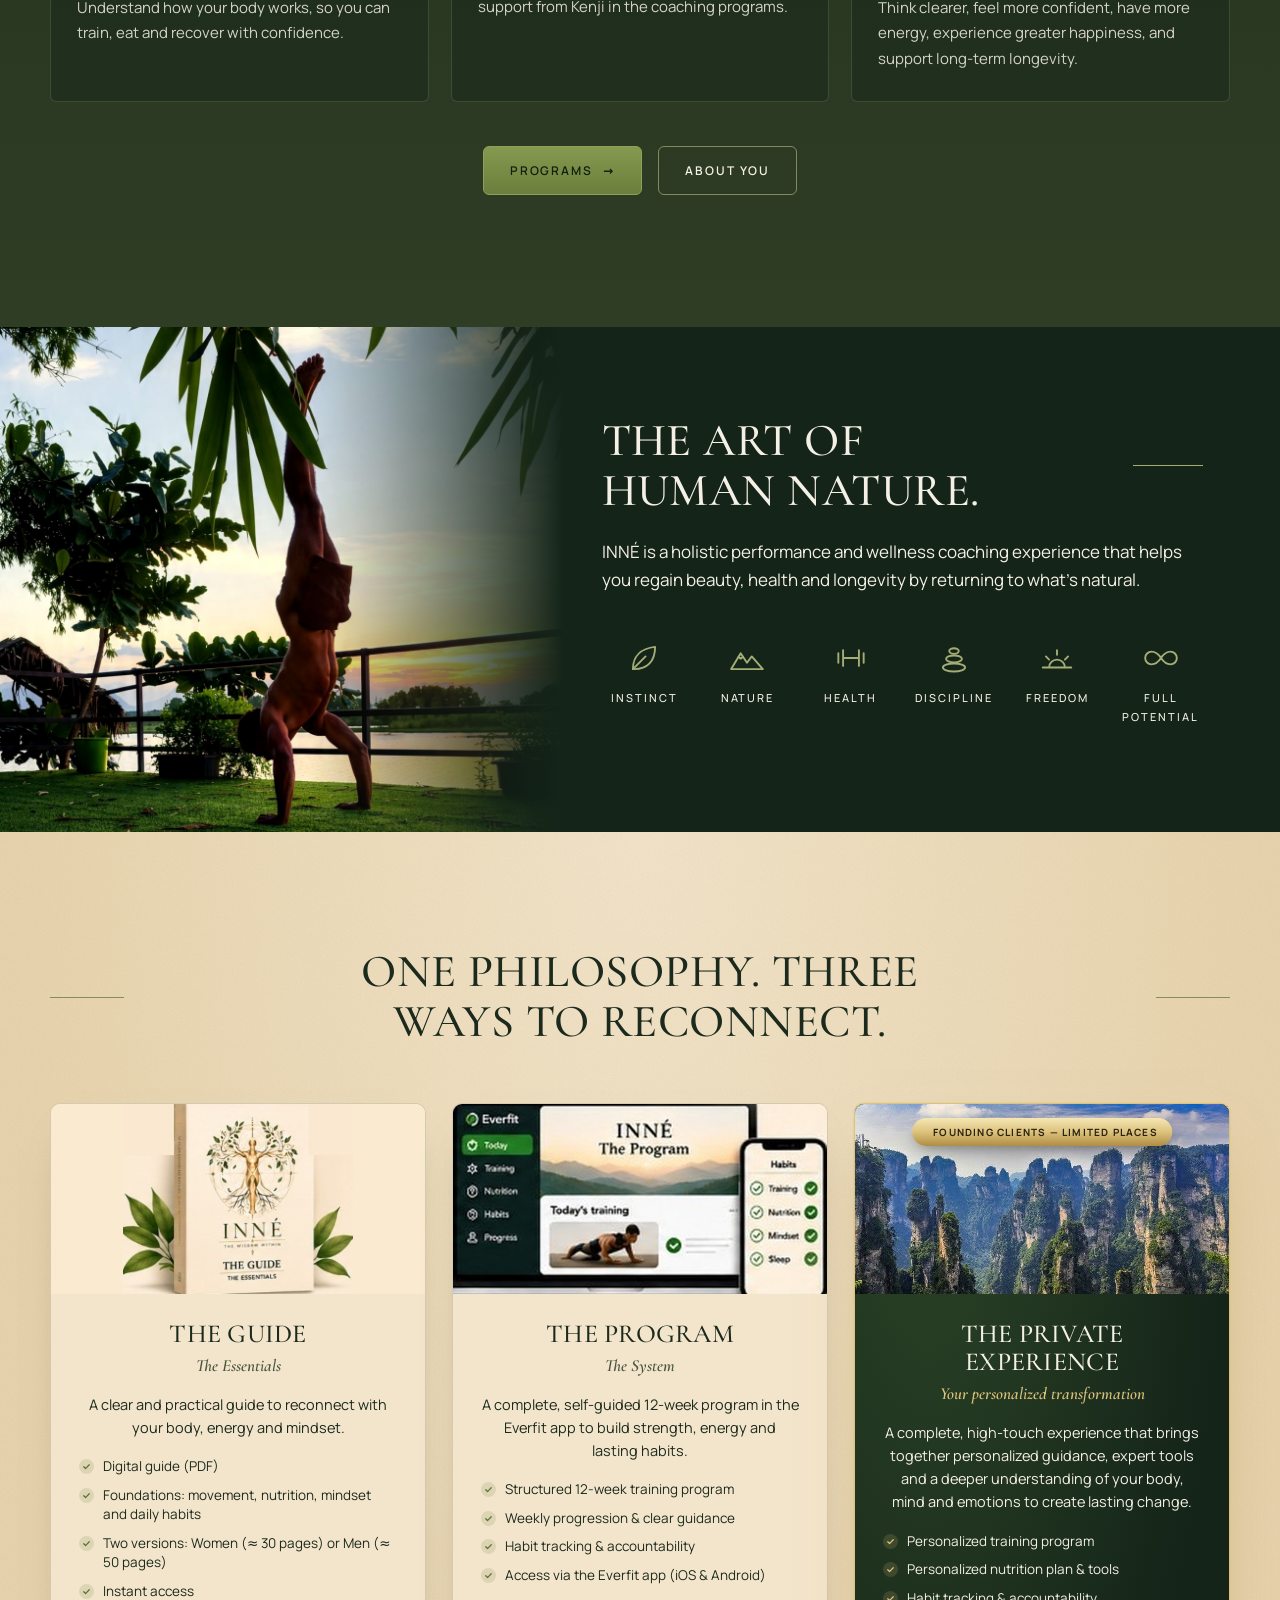
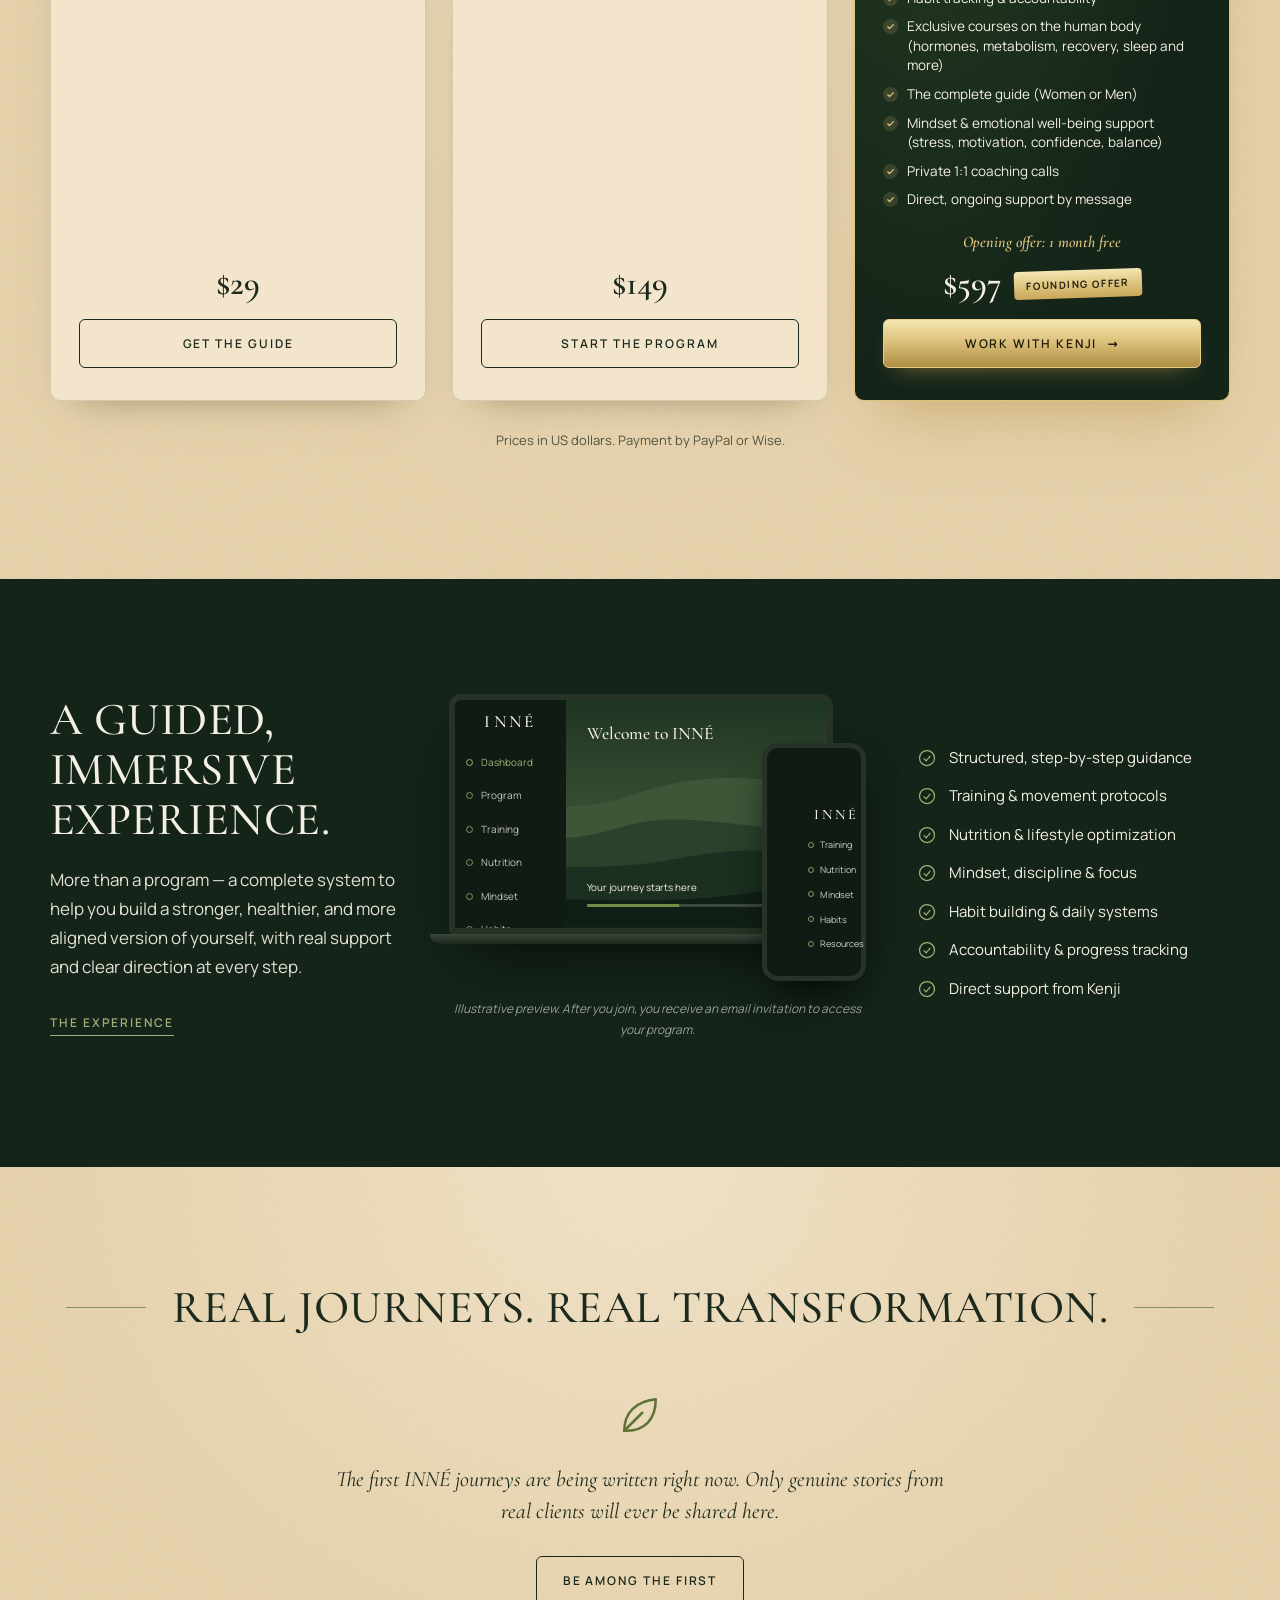
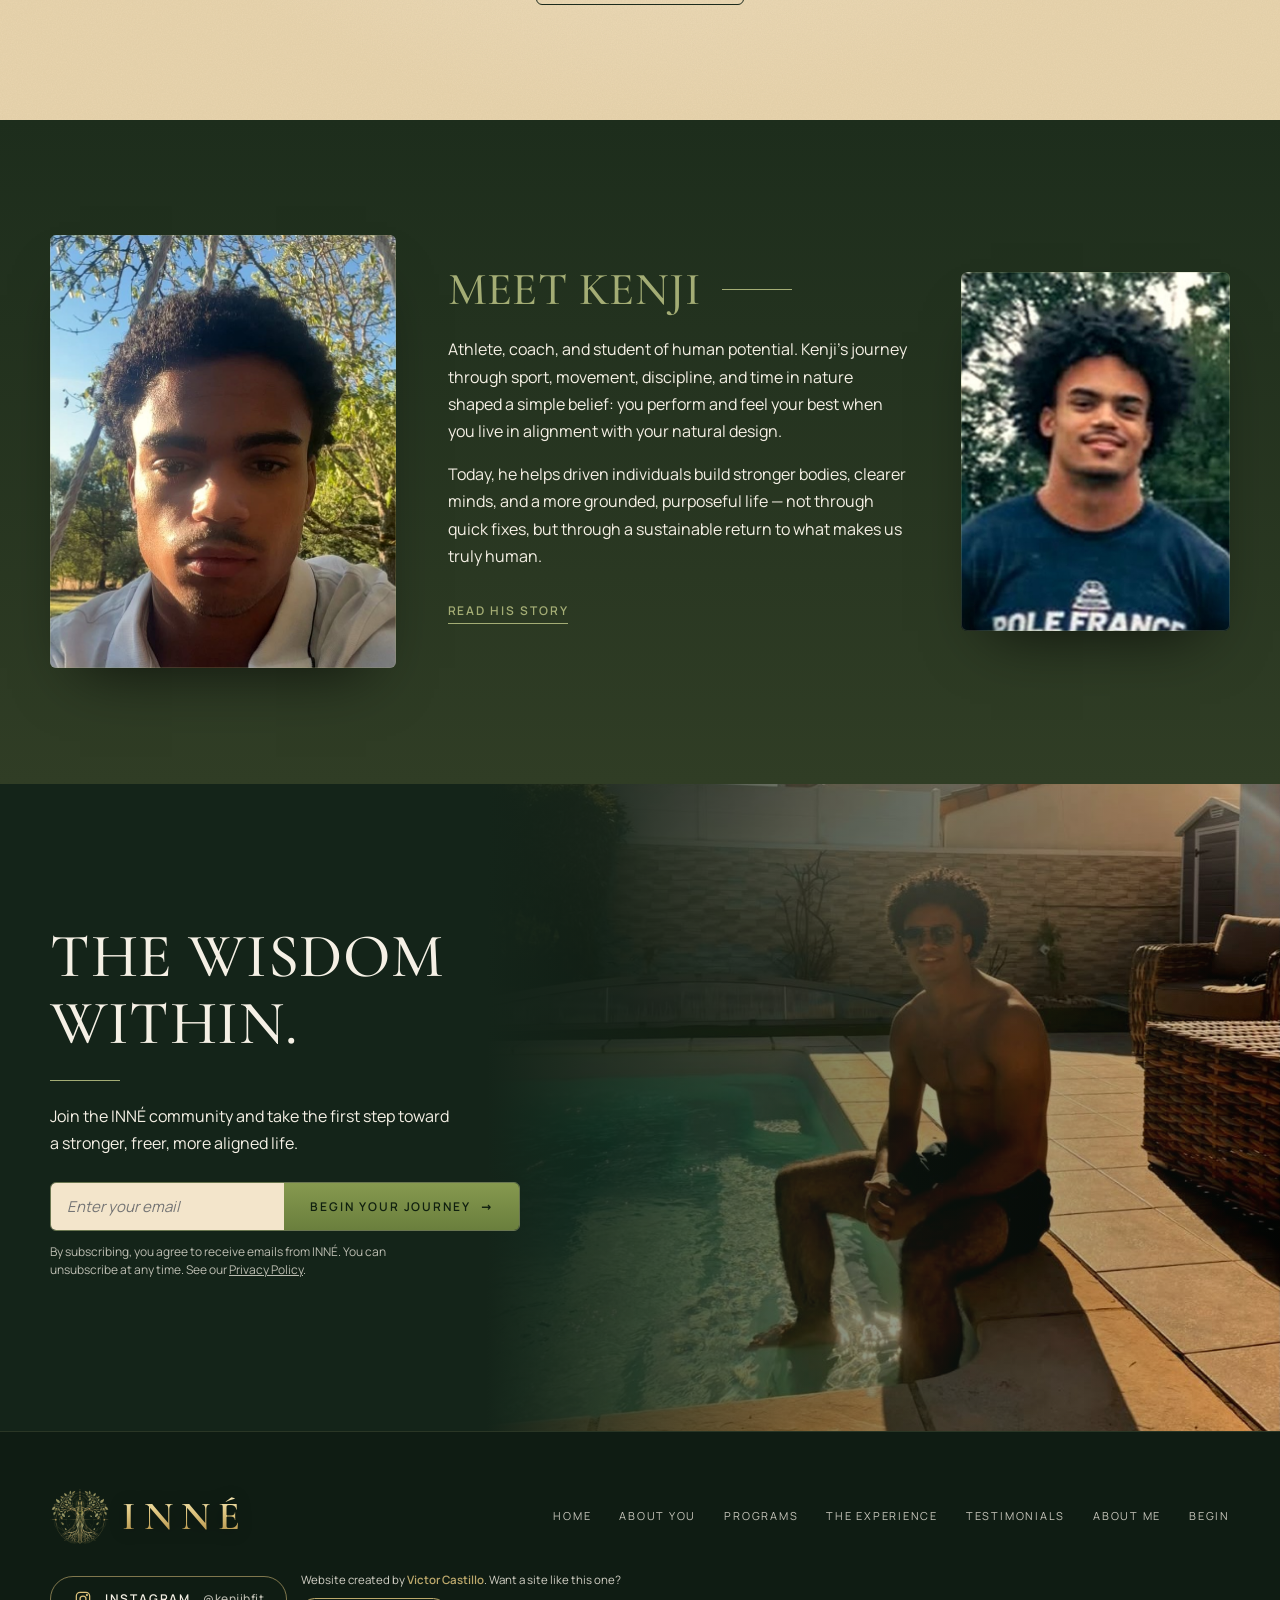
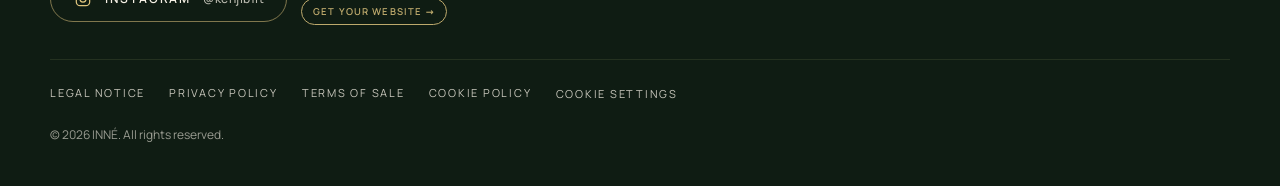
==== commit 9ff2bcd4: "Footer: smaller website credit, next to the Instagram button Co-Authored-By: Claude Opus 5.5 <norepl" ====
--- a/INNE-site/index.html
+++ b/INNE-site/index.html
@@ -116,11 +116,10 @@
 </main>
 <footer class="site-footer">
   <div class="wrap">
-    <p class="foot-credit" data-i18n="ft.credit"><span>Website created by <b>Victor Castillo</b>. Want a site like this one?</span> <a href="https://sportifhybride.com/creation-site" target="_blank" rel="noopener">Get your website →</a></p>
     <div class="foot-top">
       <a class="logo" href="index.html" aria-label="INNÉ — The Wisdom Within"><img src="img/emblem-sm.png" alt="" width="60" height="56"><span><b>INNÉ</b><small>The Wisdom Within</small></span></a>
       <nav class="foot-nav" aria-label="Footer"><a href="index.html" data-i18n="nav.home">Home</a><a href="about-you.html" data-i18n="nav.aboutyou">About you</a><a href="programs.html" data-i18n="nav.programs">Programs</a><a href="experience.html" data-i18n="nav.experience">The Experience</a><a href="journeys.html" data-i18n="nav.journeys">Testimonials</a><a href="about.html" data-i18n="nav.aboutme">About me</a><a href="begin.html" data-i18n="nav.begin">Begin</a></nav>
-      <div class="social"><a class="social-btn" data-social="instagram" href="#" hidden target="_blank" rel="noopener"><svg viewBox="0 0 24 24" aria-hidden="true"><rect x="4" y="4" width="16" height="16" rx="4.5"/><circle cx="12" cy="12" r="3.6"/><circle cx="16.7" cy="7.3" r=".6"/></svg><span>Instagram</span><small data-social-handle></small></a><a class="social-btn" data-social="youtube" href="#" hidden target="_blank" rel="noopener"><svg viewBox="0 0 24 24" aria-hidden="true"><rect x="3" y="6" width="18" height="12" rx="3.5"/><path d="M10.5 9.5l4 2.5-4 2.5z"/></svg><span>YouTube</span><small data-social-handle></small></a></div>
+      <div class="social"><a class="social-btn" data-social="instagram" href="#" hidden target="_blank" rel="noopener"><svg viewBox="0 0 24 24" aria-hidden="true"><rect x="4" y="4" width="16" height="16" rx="4.5"/><circle cx="12" cy="12" r="3.6"/><circle cx="16.7" cy="7.3" r=".6"/></svg><span>Instagram</span><small data-social-handle></small></a><a class="social-btn" data-social="youtube" href="#" hidden target="_blank" rel="noopener"><svg viewBox="0 0 24 24" aria-hidden="true"><rect x="3" y="6" width="18" height="12" rx="3.5"/><path d="M10.5 9.5l4 2.5-4 2.5z"/></svg><span>YouTube</span><small data-social-handle></small></a><p class="foot-credit" data-i18n="ft.credit"><span>Website created by <b>Victor Castillo</b>. Want a site like this one?</span> <a href="https://sportifhybride.com/creation-site" target="_blank" rel="noopener">Get your website →</a></p></div>
     </div>
     <div class="foot-legal">
       <a href="legal.html" data-i18n="ft.legal">Legal notice</a>
--- a/INNE-site/css/inne.css
+++ b/INNE-site/css/inne.css
@@ -589,8 +589,8 @@
 .form-msg.ok{border-color:#dcc27c;background:rgba(220,194,124,.16)}
 @media (max-width:640px){.rv-row{grid-template-columns:1fr}.rv-right{justify-items:start}.rv-tools{flex-direction:column;align-items:stretch}}
 .begin-solo{max-width:680px}
-.foot-credit{display:flex;align-items:center;justify-content:space-between;gap:14px 24px;flex-wrap:wrap;margin:0 0 34px;padding:16px 20px;border:1px solid rgba(220,194,124,.35);border-radius:10px;background:rgba(220,194,124,.06);font-size:14px;line-height:1.5;color:var(--ivory)}
+.social{align-items:center}
+.foot-credit{display:flex;align-items:center;gap:10px;flex-wrap:wrap;margin:0;font-size:11.5px;line-height:1.4;color:var(--ivory);opacity:.85;max-width:420px}
 .foot-credit b{color:#dcc27c;font-weight:600}
-.foot-credit a{flex:none;display:inline-flex;align-items:center;gap:6px;font:600 11px var(--sans);letter-spacing:.14em;text-transform:uppercase;text-decoration:none;padding:10px 16px;border-radius:999px;border:1px solid #dcc27c;color:#dcc27c;transition:background .3s,color .3s}
+.foot-credit a{flex:none;display:inline-flex;align-items:center;gap:4px;font:600 9.5px var(--sans);letter-spacing:.12em;text-transform:uppercase;text-decoration:none;padding:6px 11px;border-radius:999px;border:1px solid #dcc27c;color:#dcc27c;transition:background .3s,color .3s}
 .foot-credit a:hover{background:#dcc27c;color:#1f1a0b}
-@media (max-width:640px){.foot-credit{flex-direction:column;align-items:flex-start}}
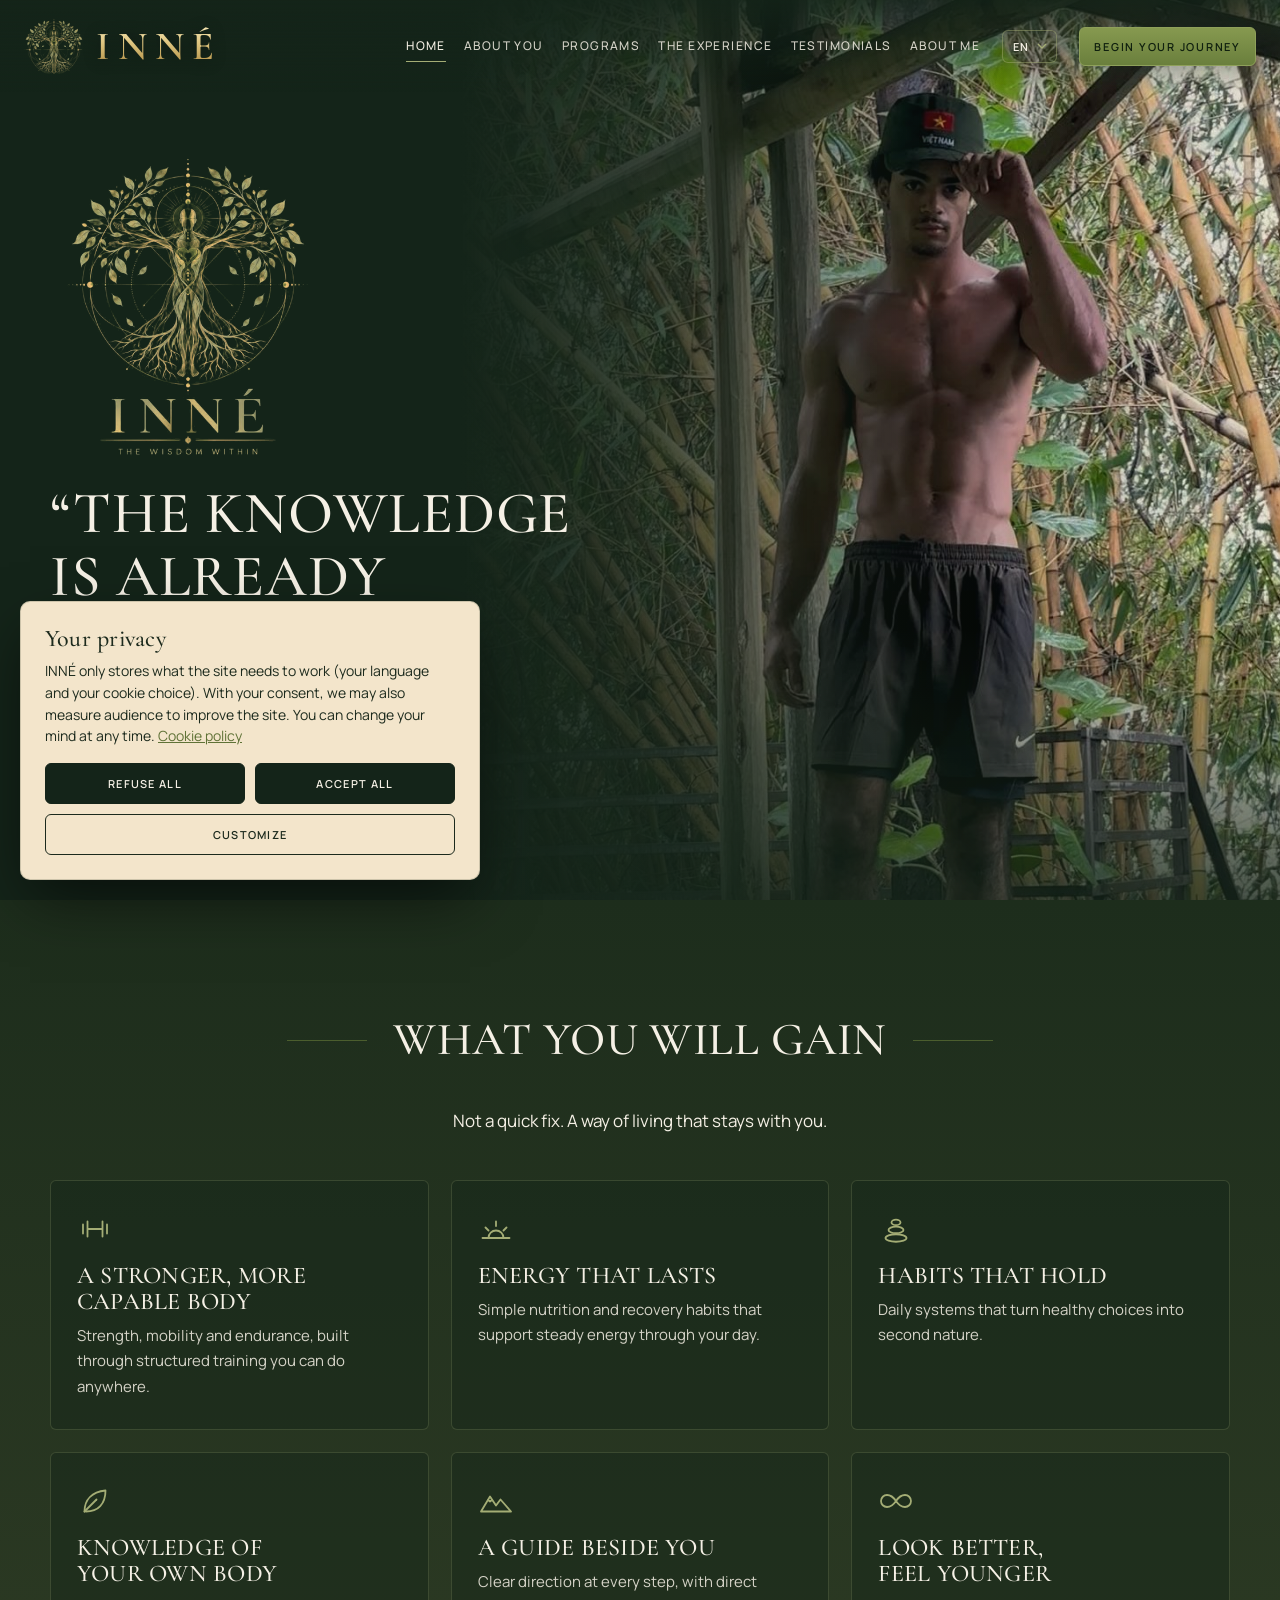
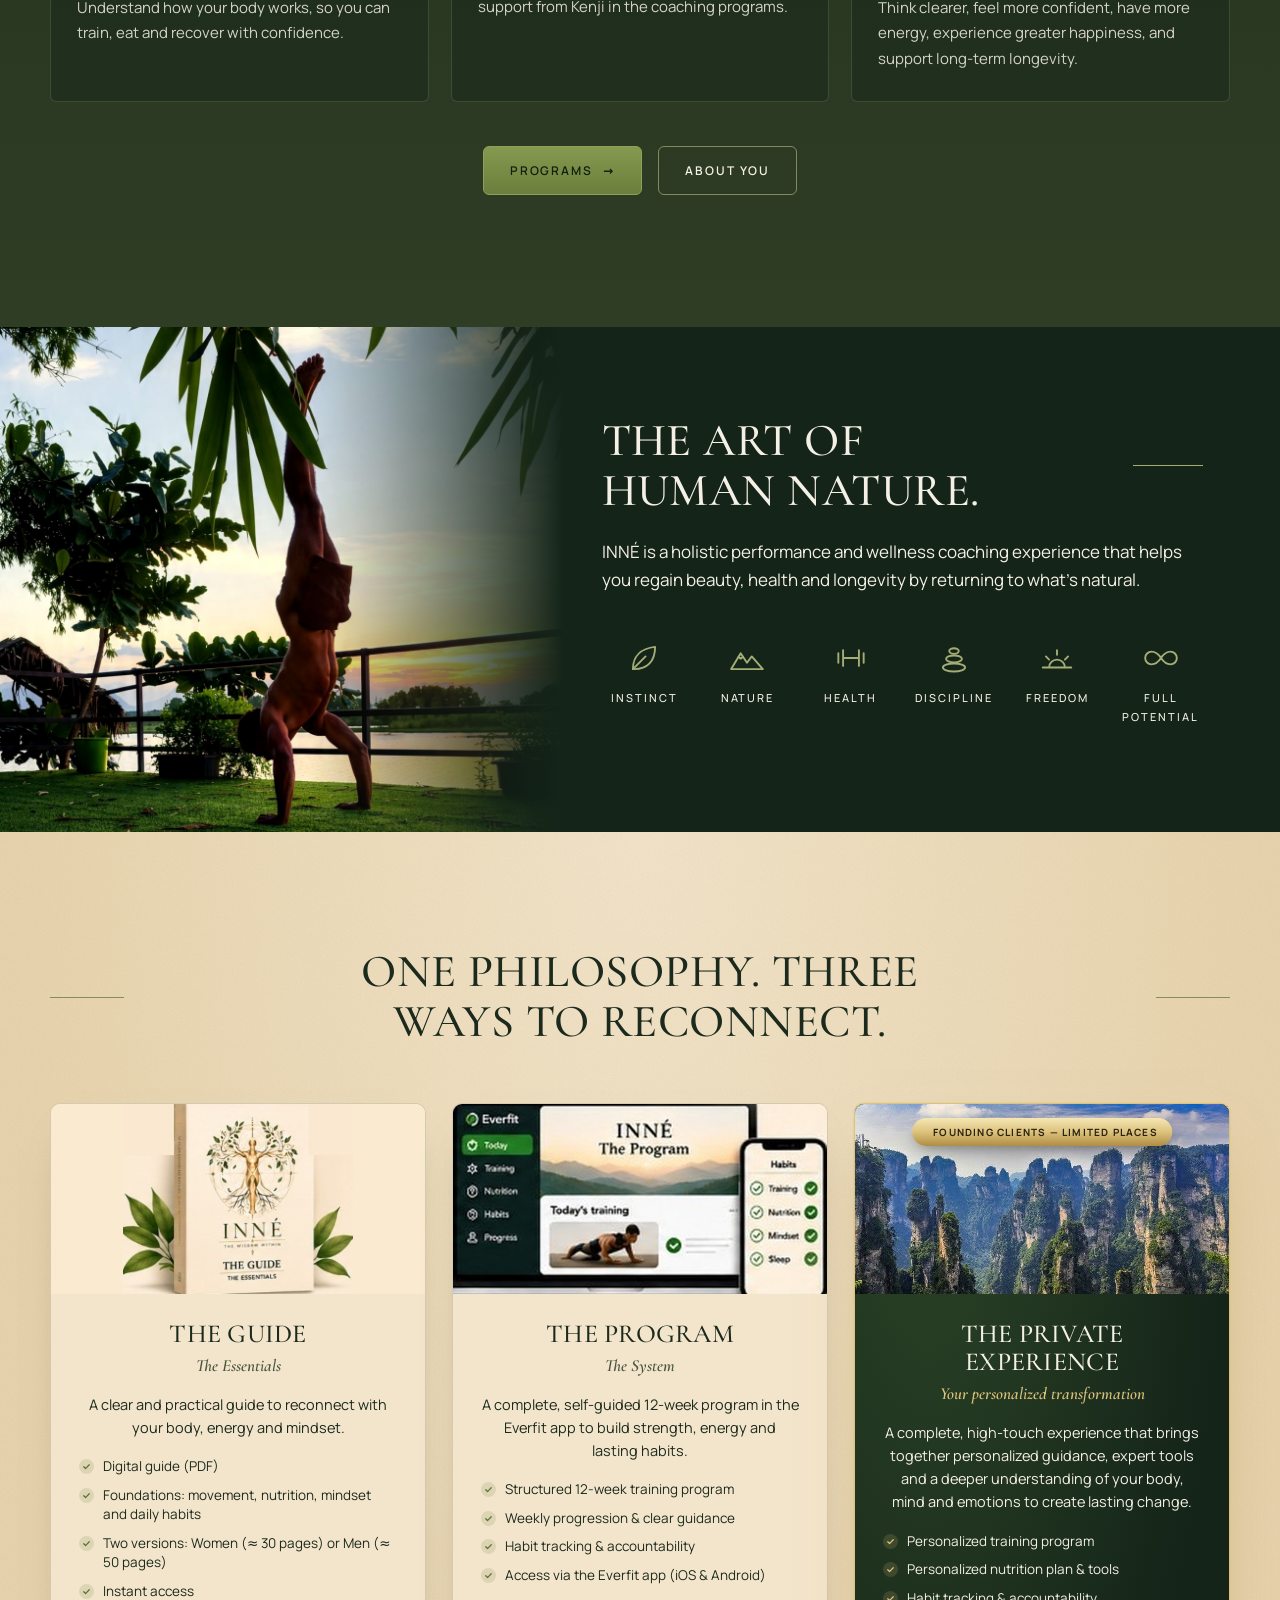
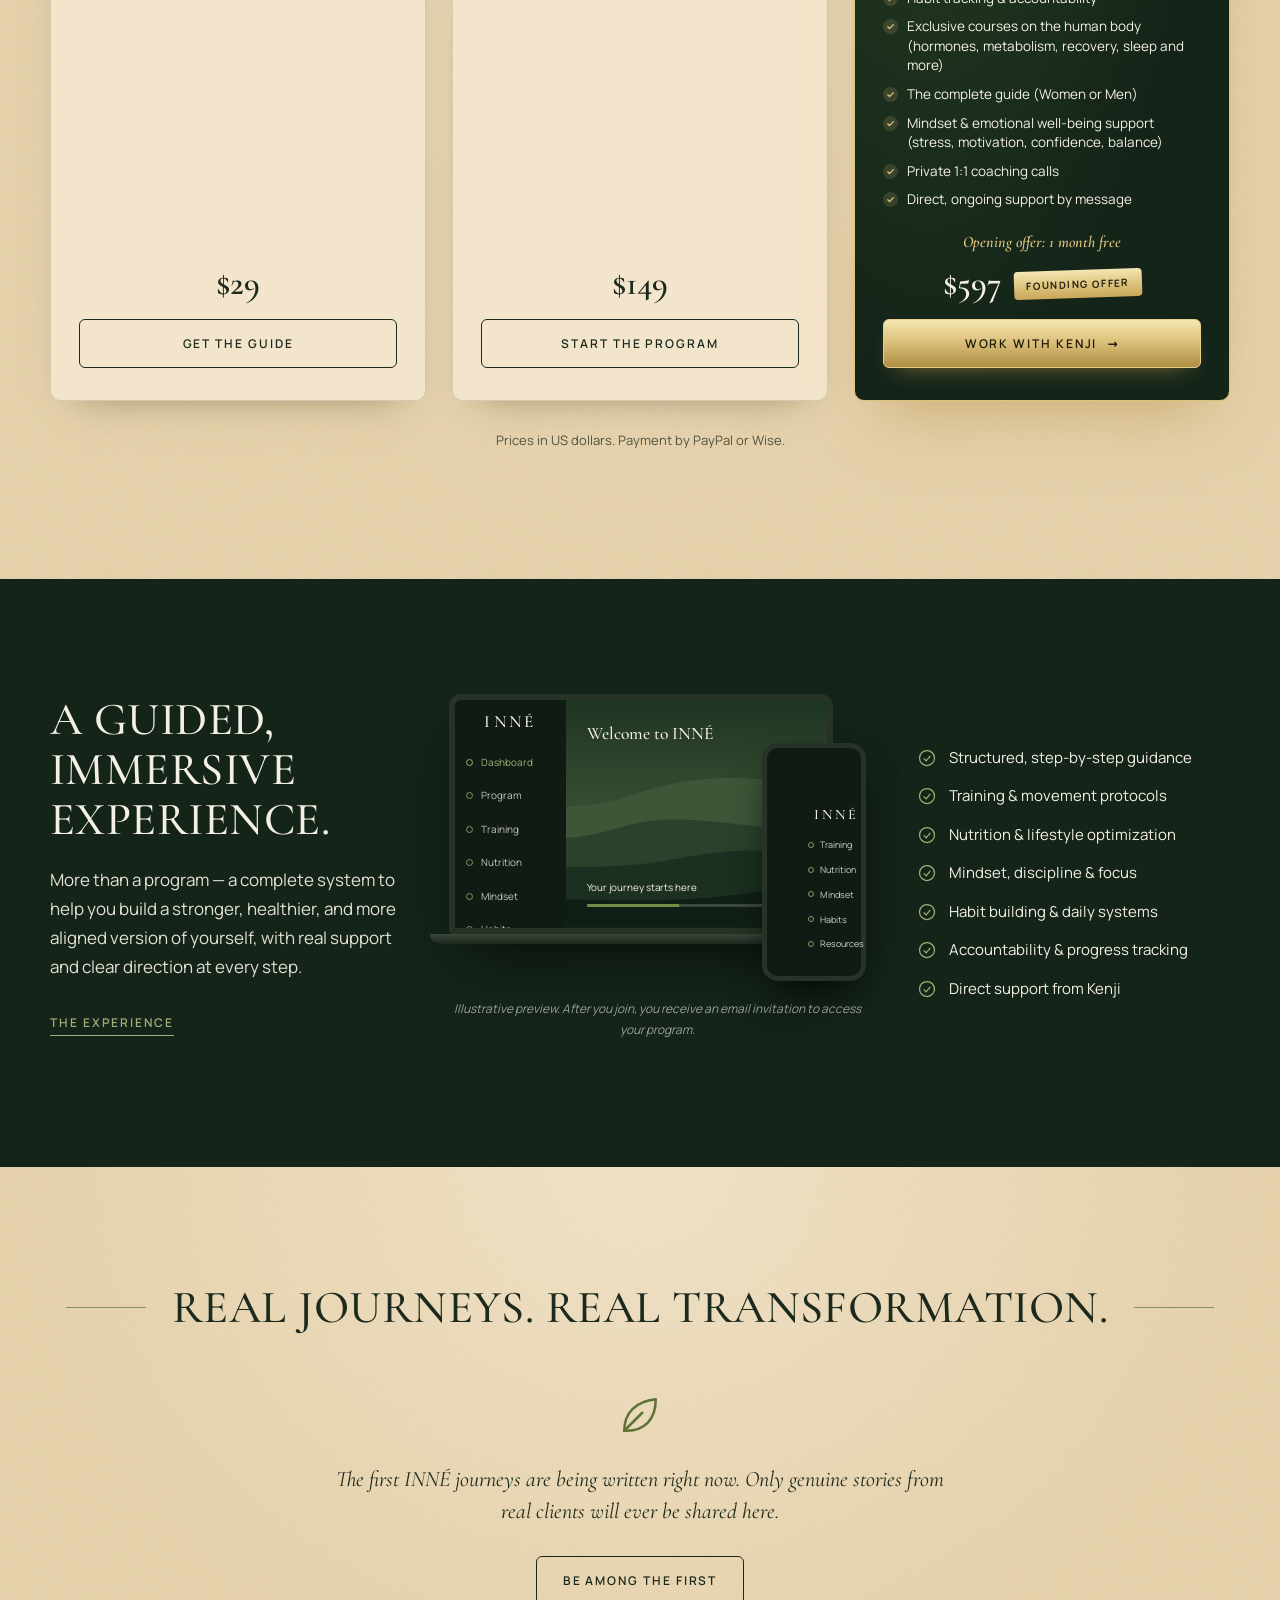
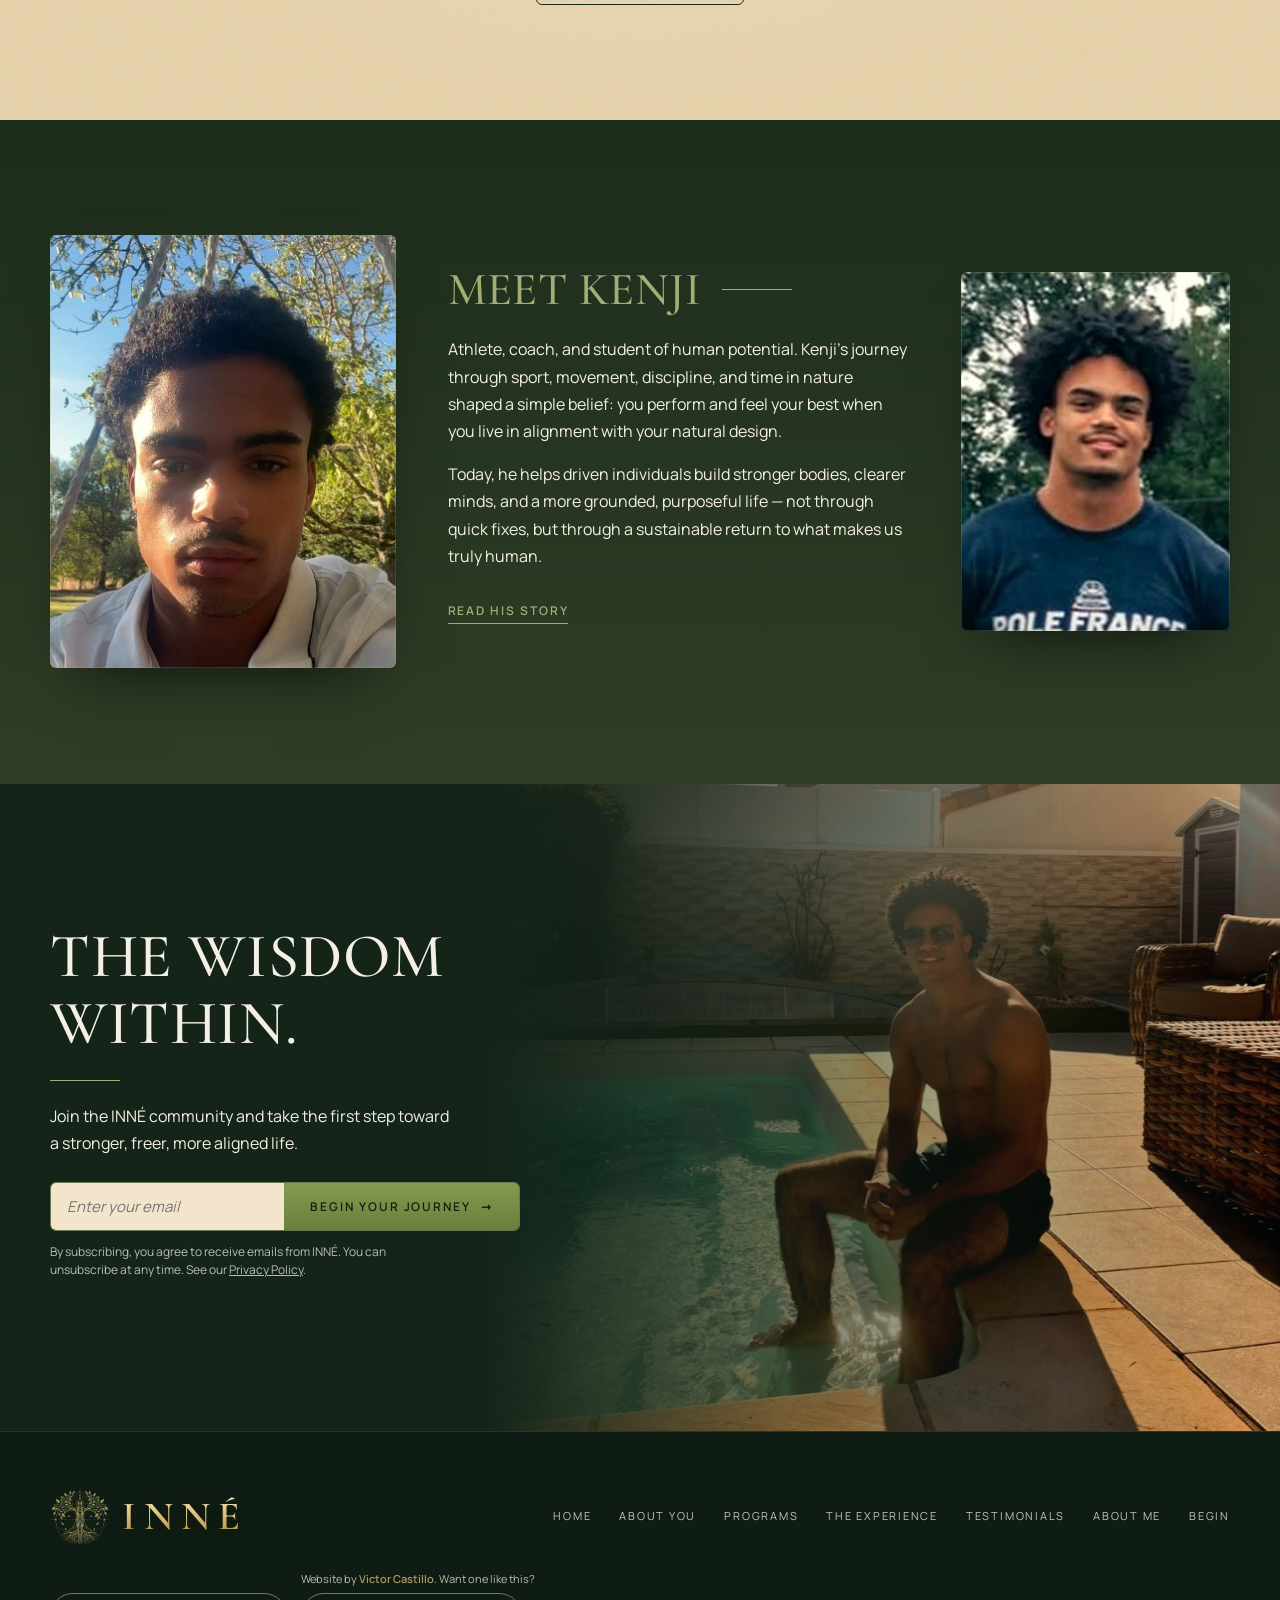
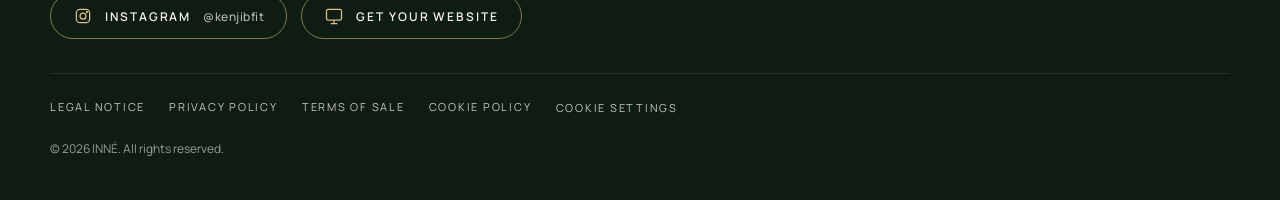
==== commit 527478f9: "Footer: website credit as a pill button beside Instagram, text above Co-Authored-By: Claude Opus 5.5" ====
--- a/INNE-site/index.html
+++ b/INNE-site/index.html
@@ -119,7 +119,7 @@
     <div class="foot-top">
       <a class="logo" href="index.html" aria-label="INNÉ — The Wisdom Within"><img src="img/emblem-sm.png" alt="" width="60" height="56"><span><b>INNÉ</b><small>The Wisdom Within</small></span></a>
       <nav class="foot-nav" aria-label="Footer"><a href="index.html" data-i18n="nav.home">Home</a><a href="about-you.html" data-i18n="nav.aboutyou">About you</a><a href="programs.html" data-i18n="nav.programs">Programs</a><a href="experience.html" data-i18n="nav.experience">The Experience</a><a href="journeys.html" data-i18n="nav.journeys">Testimonials</a><a href="about.html" data-i18n="nav.aboutme">About me</a><a href="begin.html" data-i18n="nav.begin">Begin</a></nav>
-      <div class="social"><a class="social-btn" data-social="instagram" href="#" hidden target="_blank" rel="noopener"><svg viewBox="0 0 24 24" aria-hidden="true"><rect x="4" y="4" width="16" height="16" rx="4.5"/><circle cx="12" cy="12" r="3.6"/><circle cx="16.7" cy="7.3" r=".6"/></svg><span>Instagram</span><small data-social-handle></small></a><a class="social-btn" data-social="youtube" href="#" hidden target="_blank" rel="noopener"><svg viewBox="0 0 24 24" aria-hidden="true"><rect x="3" y="6" width="18" height="12" rx="3.5"/><path d="M10.5 9.5l4 2.5-4 2.5z"/></svg><span>YouTube</span><small data-social-handle></small></a><p class="foot-credit" data-i18n="ft.credit"><span>Website created by <b>Victor Castillo</b>. Want a site like this one?</span> <a href="https://sportifhybride.com/creation-site" target="_blank" rel="noopener">Get your website →</a></p></div>
+      <div class="social"><a class="social-btn" data-social="instagram" href="#" hidden target="_blank" rel="noopener"><svg viewBox="0 0 24 24" aria-hidden="true"><rect x="4" y="4" width="16" height="16" rx="4.5"/><circle cx="12" cy="12" r="3.6"/><circle cx="16.7" cy="7.3" r=".6"/></svg><span>Instagram</span><small data-social-handle></small></a><a class="social-btn" data-social="youtube" href="#" hidden target="_blank" rel="noopener"><svg viewBox="0 0 24 24" aria-hidden="true"><rect x="3" y="6" width="18" height="12" rx="3.5"/><path d="M10.5 9.5l4 2.5-4 2.5z"/></svg><span>YouTube</span><small data-social-handle></small></a><div class="foot-credit" data-i18n="ft.credit"><span class="fc-text">Website by <b>Victor Castillo</b>. Want one like this?</span><a class="social-btn" href="https://sportifhybride.com/creation-site" target="_blank" rel="noopener"><svg viewBox="0 0 24 24" aria-hidden="true"><rect x="3" y="4" width="18" height="13" rx="2"/><path d="M8 21h8M12 17v4"/></svg><span>Get your website</span></a></div></div>
     </div>
     <div class="foot-legal">
       <a href="legal.html" data-i18n="ft.legal">Legal notice</a>
--- a/INNE-site/css/inne.css
+++ b/INNE-site/css/inne.css
@@ -589,8 +589,18 @@
 .form-msg.ok{border-color:#dcc27c;background:rgba(220,194,124,.16)}
 @media (max-width:640px){.rv-row{grid-template-columns:1fr}.rv-right{justify-items:start}.rv-tools{flex-direction:column;align-items:stretch}}
 .begin-solo{max-width:680px}
-.social{align-items:center}
-.foot-credit{display:flex;align-items:center;gap:10px;flex-wrap:wrap;margin:0;font-size:11.5px;line-height:1.4;color:var(--ivory);opacity:.85;max-width:420px}
-.foot-credit b{color:#dcc27c;font-weight:600}
-.foot-credit a{flex:none;display:inline-flex;align-items:center;gap:4px;font:600 9.5px var(--sans);letter-spacing:.12em;text-transform:uppercase;text-decoration:none;padding:6px 11px;border-radius:999px;border:1px solid #dcc27c;color:#dcc27c;transition:background .3s,color .3s}
-.foot-credit a:hover{background:#dcc27c;color:#1f1a0b}
+.social{align-items:flex-end}
+.foot-credit{display:grid;gap:6px;justify-items:start;margin:0}
+.foot-credit .fc-text{font-size:11px;line-height:1.35;color:var(--ivory);opacity:.75}
+.foot-credit .fc-text b{color:#dcc27c;font-weight:600}
+@media (max-width:820px){
+  .social{display:grid;grid-template-columns:auto minmax(0,1fr);gap:12px;width:100%}
+  .social .social-btn{padding:11px 14px;gap:8px;font-size:10.5px;letter-spacing:.12em;white-space:nowrap}
+  .social .social-btn svg{width:17px;height:17px}
+  .social .social-btn small{font-size:10.5px}
+  .social{grid-template-columns:auto auto;justify-content:start}
+  .foot-credit{min-width:0}
+  .foot-credit .social-btn svg{display:none}
+  .foot-credit .social-btn{max-width:100%;padding:11px 12px;letter-spacing:.08em;white-space:normal;text-align:center;line-height:1.2}
+  .foot-credit .fc-text{font-size:10px}
+}
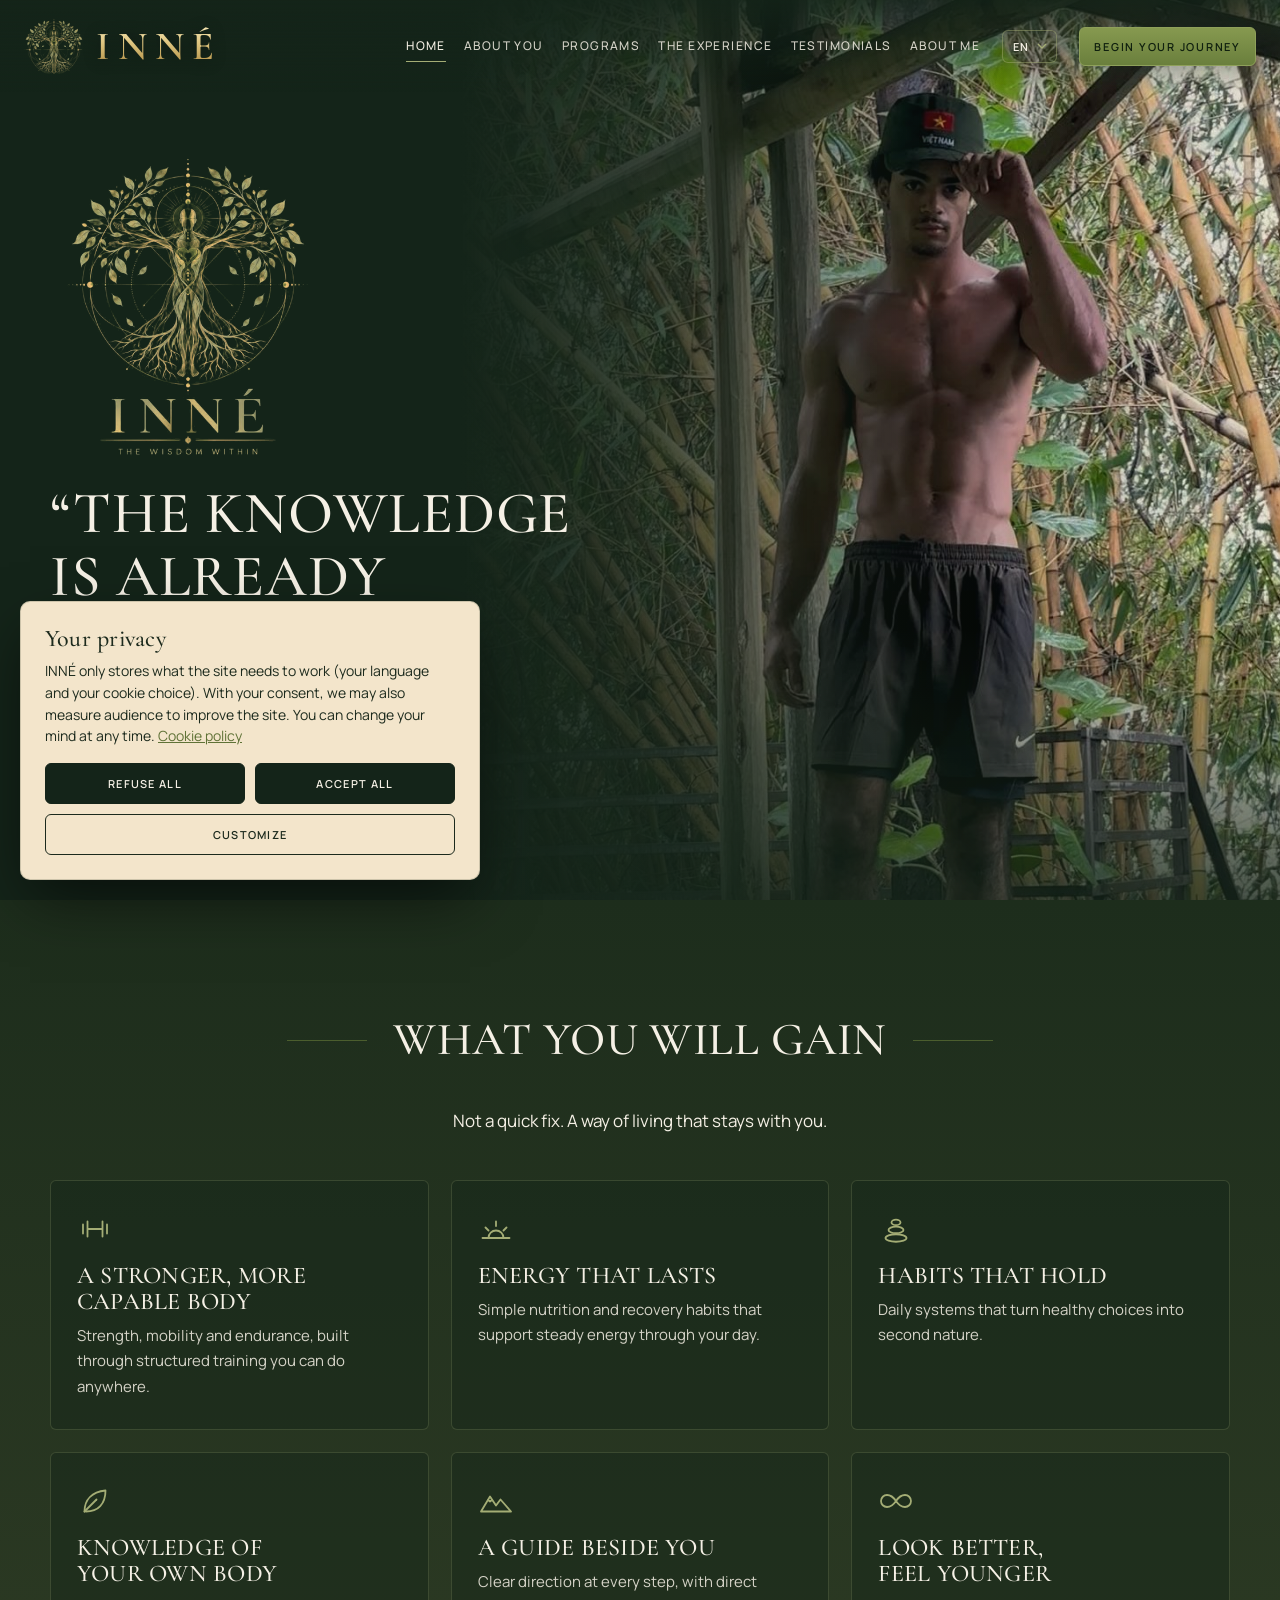
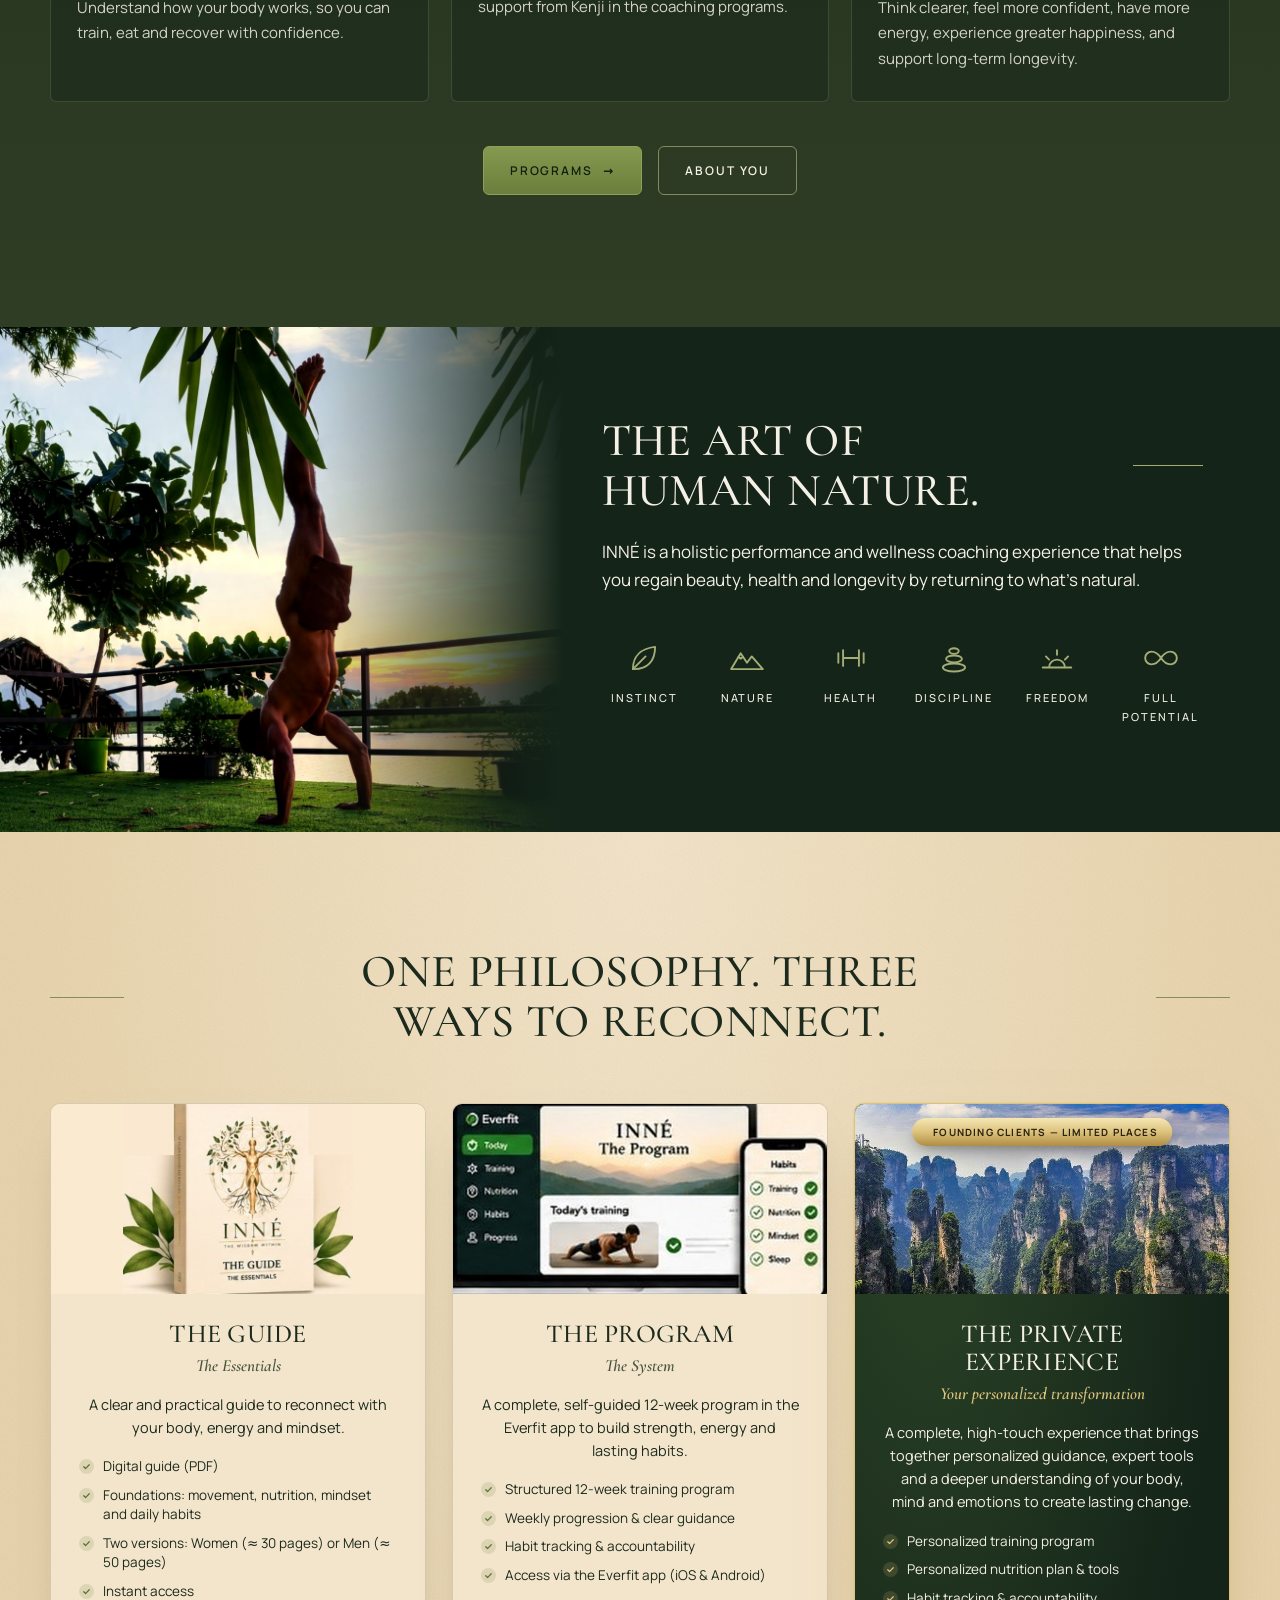
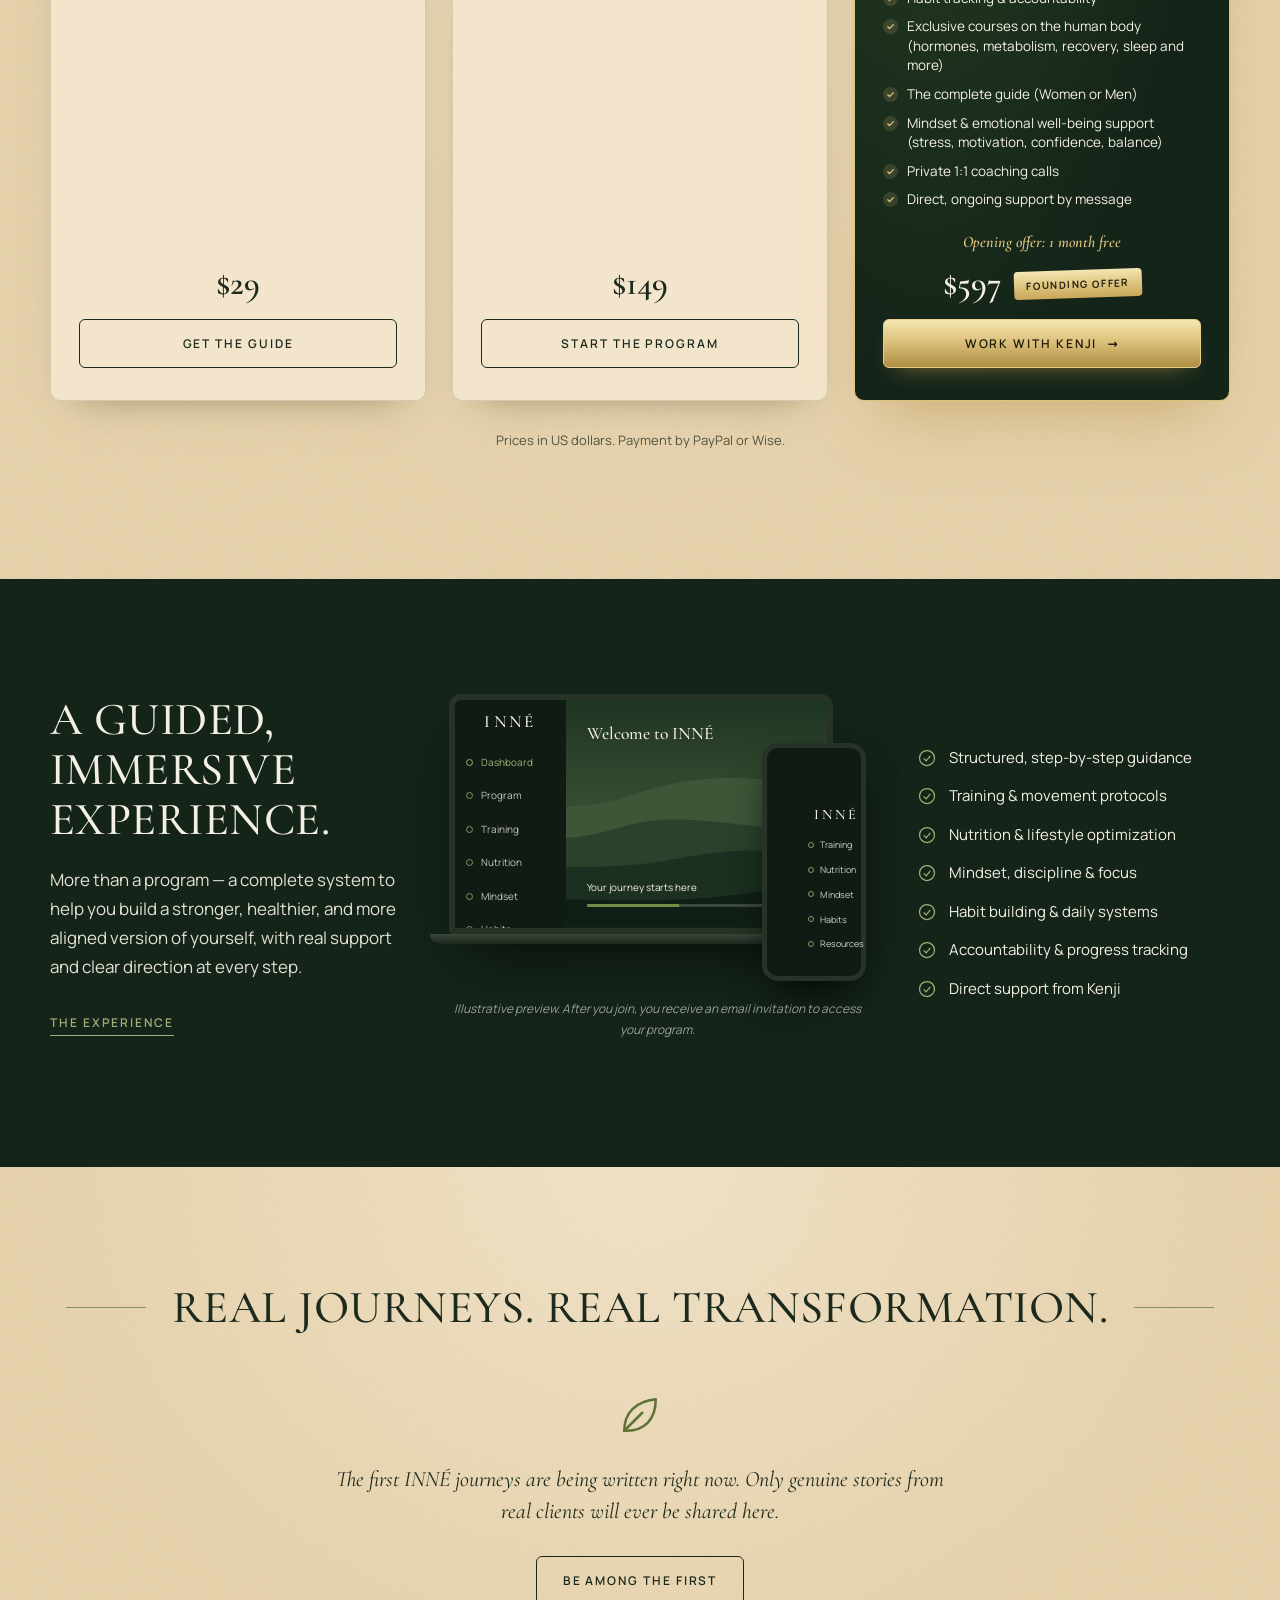
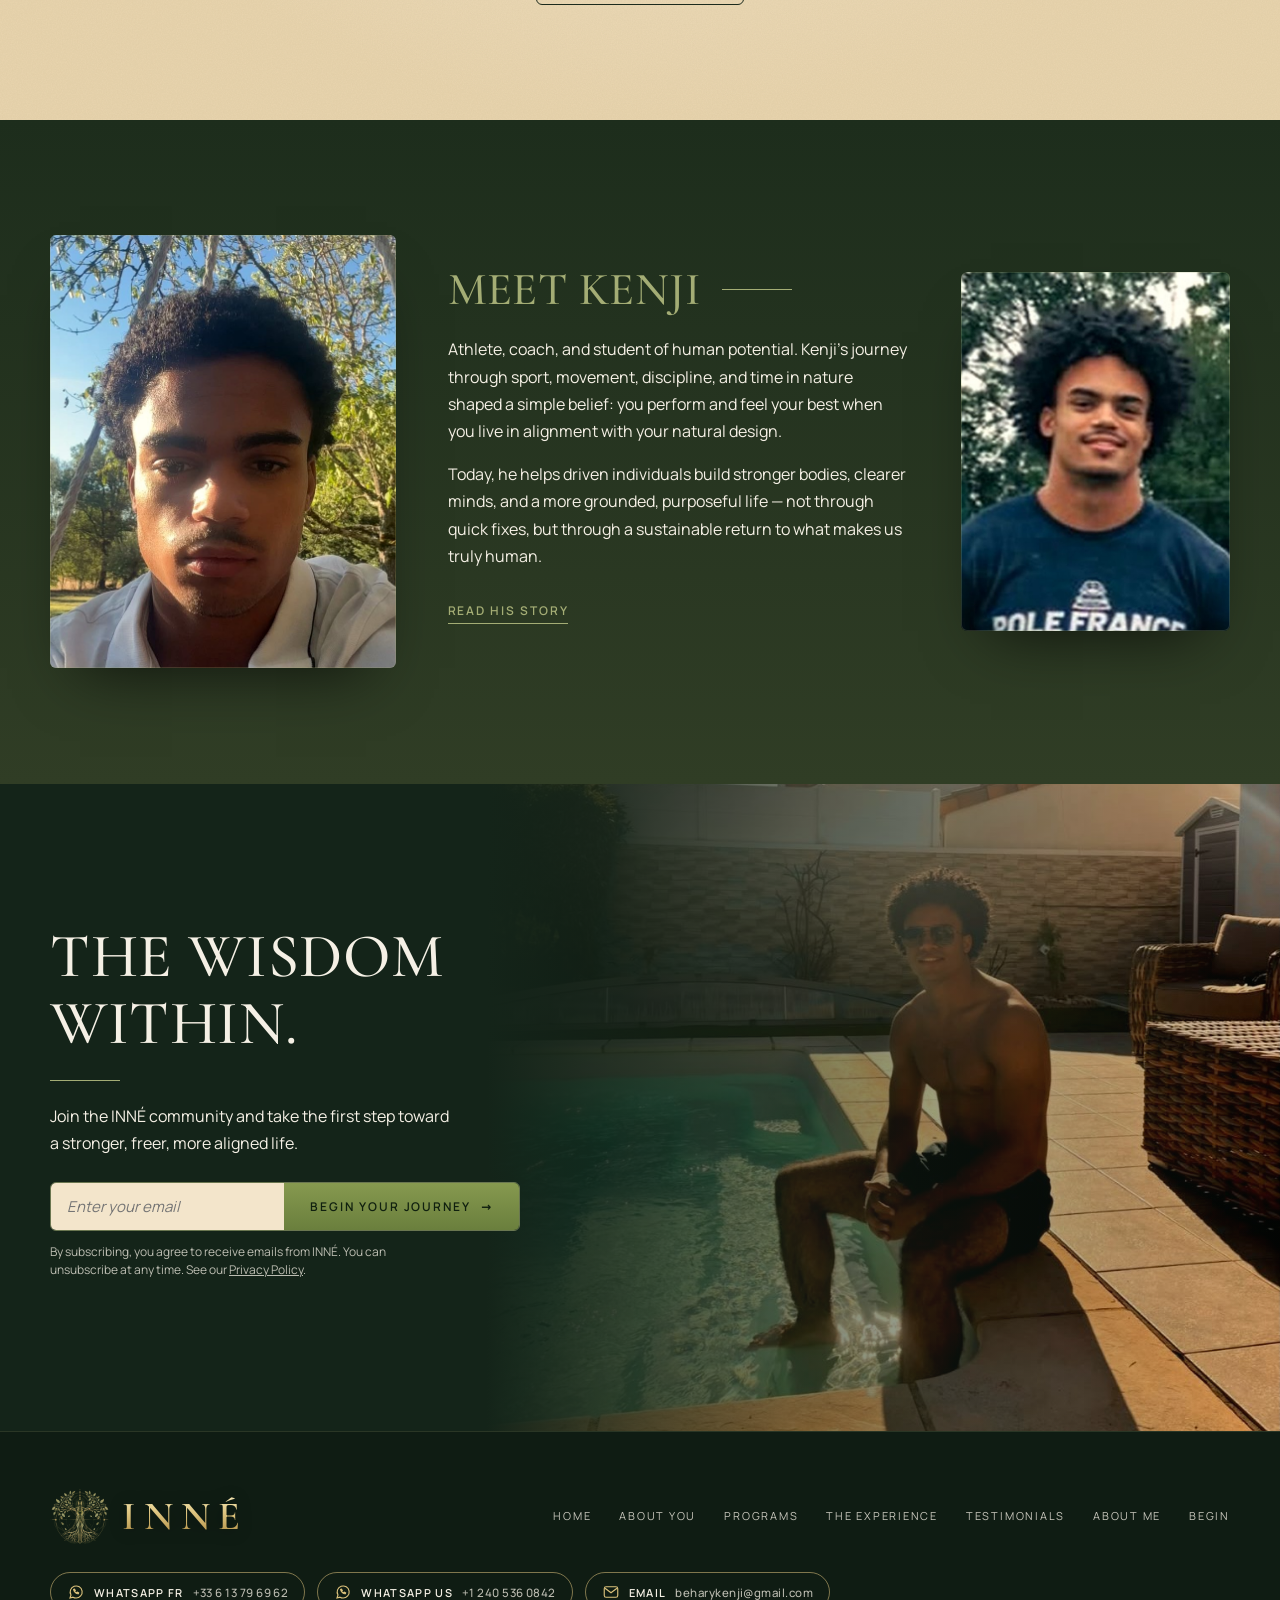
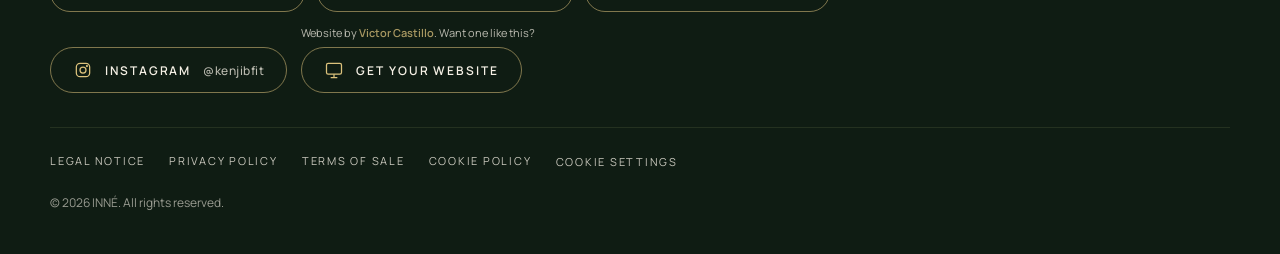
==== commit f73692a1: "Programs table wording with descriptions, WhatsApp and email in the footer - Comparison table: new p" ====
--- a/INNE-site/index.html
+++ b/INNE-site/index.html
@@ -119,7 +119,7 @@
     <div class="foot-top">
       <a class="logo" href="index.html" aria-label="INNÉ — The Wisdom Within"><img src="img/emblem-sm.png" alt="" width="60" height="56"><span><b>INNÉ</b><small>The Wisdom Within</small></span></a>
       <nav class="foot-nav" aria-label="Footer"><a href="index.html" data-i18n="nav.home">Home</a><a href="about-you.html" data-i18n="nav.aboutyou">About you</a><a href="programs.html" data-i18n="nav.programs">Programs</a><a href="experience.html" data-i18n="nav.experience">The Experience</a><a href="journeys.html" data-i18n="nav.journeys">Testimonials</a><a href="about.html" data-i18n="nav.aboutme">About me</a><a href="begin.html" data-i18n="nav.begin">Begin</a></nav>
-      <div class="social"><a class="social-btn" data-social="instagram" href="#" hidden target="_blank" rel="noopener"><svg viewBox="0 0 24 24" aria-hidden="true"><rect x="4" y="4" width="16" height="16" rx="4.5"/><circle cx="12" cy="12" r="3.6"/><circle cx="16.7" cy="7.3" r=".6"/></svg><span>Instagram</span><small data-social-handle></small></a><a class="social-btn" data-social="youtube" href="#" hidden target="_blank" rel="noopener"><svg viewBox="0 0 24 24" aria-hidden="true"><rect x="3" y="6" width="18" height="12" rx="3.5"/><path d="M10.5 9.5l4 2.5-4 2.5z"/></svg><span>YouTube</span><small data-social-handle></small></a><div class="foot-credit" data-i18n="ft.credit"><span class="fc-text">Website by <b>Victor Castillo</b>. Want one like this?</span><a class="social-btn" href="https://sportifhybride.com/creation-site" target="_blank" rel="noopener"><svg viewBox="0 0 24 24" aria-hidden="true"><rect x="3" y="4" width="18" height="13" rx="2"/><path d="M8 21h8M12 17v4"/></svg><span>Get your website</span></a></div></div>
+      <div class="foot-contact"><div class="contact-row"><a class="social-btn" href="https://wa.me/33613796962" target="_blank" rel="noopener"><svg viewBox="0 0 24 24" aria-hidden="true"><path d="M4 20l1.3-4A8 8 0 1112 20a8 8 0 01-4-1.1z"/><path d="M9 9.2c.3 1.7 2.1 3.6 3.8 4l1.1-1 1.6.8-.3 1.3c-2.5.5-6.2-3-6.4-5.6l1.3-.4.8 1.6z"/></svg><span data-i18n="ct.wafr">WhatsApp FR</span><small>+33 6 13 79 69 62</small></a><a class="social-btn" href="https://wa.me/12405360842" target="_blank" rel="noopener"><svg viewBox="0 0 24 24" aria-hidden="true"><path d="M4 20l1.3-4A8 8 0 1112 20a8 8 0 01-4-1.1z"/><path d="M9 9.2c.3 1.7 2.1 3.6 3.8 4l1.1-1 1.6.8-.3 1.3c-2.5.5-6.2-3-6.4-5.6l1.3-.4.8 1.6z"/></svg><span data-i18n="ct.waus">WhatsApp US</span><small>+1 240 536 0842</small></a><a class="social-btn" href="mailto:beharykenji@gmail.com"><svg viewBox="0 0 24 24" aria-hidden="true"><rect x="3" y="5" width="18" height="14" rx="2.5"/><path d="M4 7l8 6 8-6"/></svg><span data-i18n="ct.mail">Email</span><small>beharykenji@gmail.com</small></a></div><div class="social"><a class="social-btn" data-social="instagram" href="#" hidden target="_blank" rel="noopener"><svg viewBox="0 0 24 24" aria-hidden="true"><rect x="4" y="4" width="16" height="16" rx="4.5"/><circle cx="12" cy="12" r="3.6"/><circle cx="16.7" cy="7.3" r=".6"/></svg><span>Instagram</span><small data-social-handle></small></a><a class="social-btn" data-social="youtube" href="#" hidden target="_blank" rel="noopener"><svg viewBox="0 0 24 24" aria-hidden="true"><rect x="3" y="6" width="18" height="12" rx="3.5"/><path d="M10.5 9.5l4 2.5-4 2.5z"/></svg><span>YouTube</span><small data-social-handle></small></a><div class="foot-credit" data-i18n="ft.credit"><span class="fc-text">Website by <b>Victor Castillo</b>. Want one like this?</span><a class="social-btn" href="https://sportifhybride.com/creation-site" target="_blank" rel="noopener"><svg viewBox="0 0 24 24" aria-hidden="true"><rect x="3" y="4" width="18" height="13" rx="2"/><path d="M8 21h8M12 17v4"/></svg><span>Get your website</span></a></div></div></div>
     </div>
     <div class="foot-legal">
       <a href="legal.html" data-i18n="ft.legal">Legal notice</a>
--- a/INNE-site/css/inne.css
+++ b/INNE-site/css/inne.css
@@ -591,6 +591,7 @@
 .begin-solo{max-width:680px}
 .social{align-items:flex-end}
 .foot-credit{display:grid;gap:6px;justify-items:start;margin:0}
+@media (min-width:821px){.social{flex-wrap:nowrap}}
 .foot-credit .fc-text{font-size:11px;line-height:1.35;color:var(--ivory);opacity:.75}
 .foot-credit .fc-text b{color:#dcc27c;font-weight:600}
 @media (max-width:820px){
@@ -598,9 +599,31 @@
   .social .social-btn{padding:11px 14px;gap:8px;font-size:10.5px;letter-spacing:.12em;white-space:nowrap}
   .social .social-btn svg{width:17px;height:17px}
   .social .social-btn small{font-size:10.5px}
-  .social{grid-template-columns:auto auto;justify-content:start}
+  .social{grid-template-columns:auto minmax(0,1fr);justify-content:stretch}
+  .foot-credit{justify-items:stretch}
+  .foot-credit .fc-text{text-align:center}
+  .foot-credit .social-btn{width:100%;justify-content:center;min-height:41px}
   .foot-credit{min-width:0}
   .foot-credit .social-btn svg{display:none}
   .foot-credit .social-btn{max-width:100%;padding:11px 12px;letter-spacing:.08em;white-space:normal;text-align:center;line-height:1.2}
   .foot-credit .fc-text{font-size:10px}
 }
+
+/* ---------- Comparison table: title + description ---------- */
+.compare td:first-child{max-width:460px}
+.compare .cmp-t{display:block;font-weight:600;font-size:15px}
+.compare .cmp-d{display:block;font-size:13px;opacity:.72;margin-top:4px;line-height:1.45}
+
+/* ---------- Footer contacts ---------- */
+.foot-contact{display:grid;gap:14px}
+.contact-row{display:flex;gap:12px;flex-wrap:wrap}
+.contact-row .social-btn{padding:10px 16px;gap:9px;font-size:11px;letter-spacing:.12em}
+.contact-row .social-btn svg{width:18px;height:18px}
+.contact-row .social-btn small{font-size:11.5px}
+@media (max-width:820px){
+  .foot-contact{width:100%}
+  .contact-row{display:grid;grid-template-columns:1fr 1fr;gap:12px}
+  .contact-row .social-btn{justify-content:center;min-height:41px;padding:10px 12px;gap:8px;font-size:10.5px;white-space:nowrap}
+  .contact-row .social-btn small{display:none}
+  .contact-row .social-btn:last-child{grid-column:1/-1}
+}
